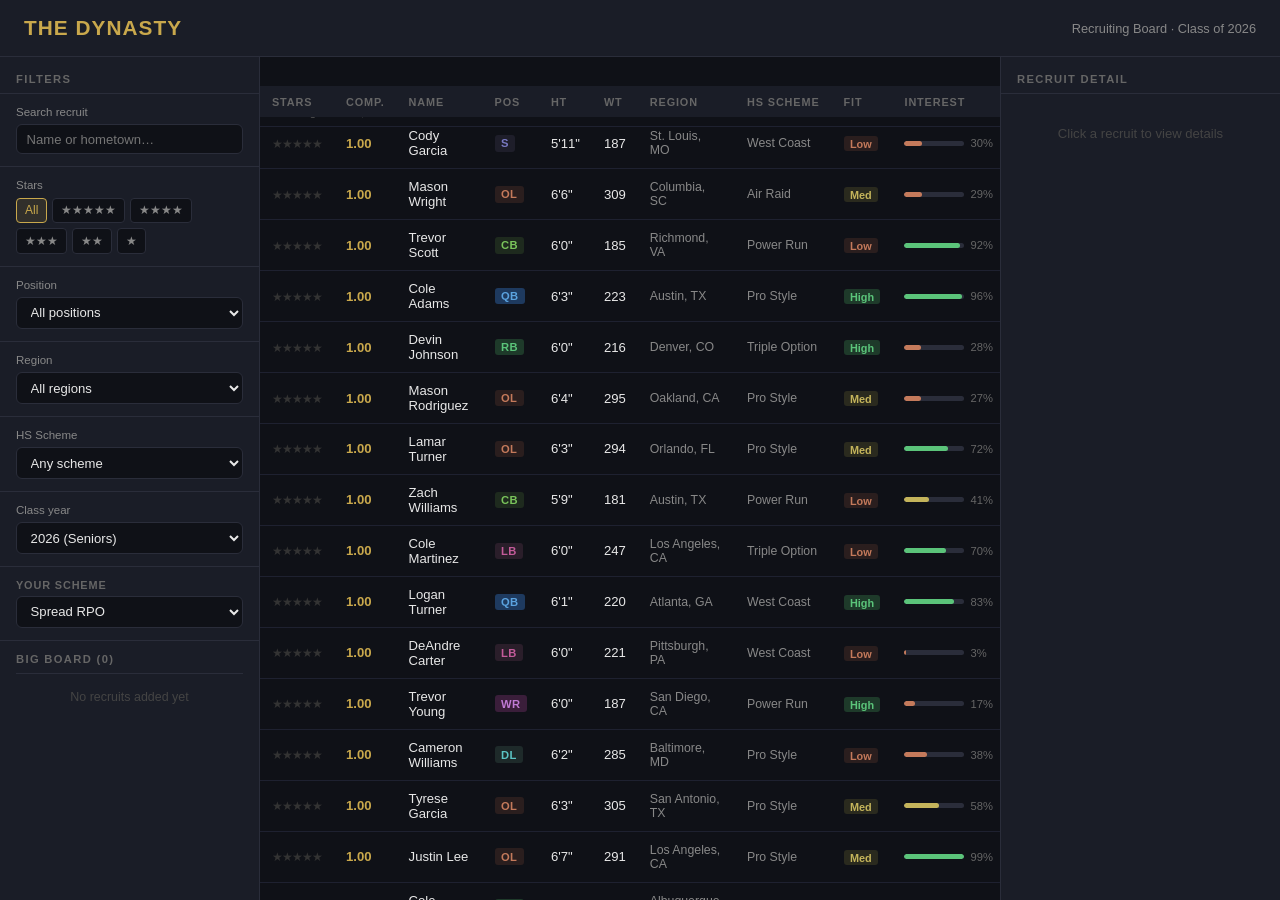
==== index.html @ 183350ba "Create index.html" ====
<!DOCTYPE html>
<html lang="en">
<head>
<meta charset="UTF-8">
<meta name="viewport" content="width=device-width, initial-scale=1.0">
<title>The Dynasty – Recruiting Board</title>
<style>
  * { box-sizing: border-box; margin: 0; padding: 0; }

  body {
    font-family: -apple-system, BlinkMacSystemFont, 'Segoe UI', sans-serif;
    background: #0f1117;
    color: #e8e8e8;
    min-height: 100vh;
  }

  header {
    background: #1a1d27;
    border-bottom: 1px solid #2a2d3a;
    padding: 1rem 1.5rem;
    display: flex;
    align-items: center;
    justify-content: space-between;
  }

  header h1 {
    font-size: 1.3rem;
    font-weight: 700;
    letter-spacing: 0.05em;
    color: #c9a84c;
  }

  header span {
    font-size: 0.8rem;
    color: #888;
  }

  .layout {
    display: grid;
    grid-template-columns: 260px 1fr 280px;
    gap: 0;
    height: calc(100vh - 57px);
  }

  .panel {
    background: #1a1d27;
    border-right: 1px solid #2a2d3a;
    overflow-y: auto;
  }

  .panel-title {
    font-size: 0.7rem;
    font-weight: 700;
    letter-spacing: 0.12em;
    text-transform: uppercase;
    color: #666;
    padding: 1rem 1rem 0.5rem;
    border-bottom: 1px solid #2a2d3a;
  }

  .filter-section {
    padding: 0.75rem 1rem;
    border-bottom: 1px solid #2a2d3a;
  }

  .filter-label {
    font-size: 0.72rem;
    color: #888;
    margin-bottom: 0.4rem;
    font-weight: 500;
  }

  select, input[type="text"] {
    width: 100%;
    background: #0f1117;
    border: 1px solid #2a2d3a;
    border-radius: 6px;
    color: #e8e8e8;
    padding: 0.4rem 0.6rem;
    font-size: 0.82rem;
    outline: none;
  }

  select:focus, input[type="text"]:focus {
    border-color: #c9a84c;
  }

  .star-filter {
    display: flex;
    gap: 0.3rem;
    flex-wrap: wrap;
  }

  .star-btn {
    background: #0f1117;
    border: 1px solid #2a2d3a;
    border-radius: 4px;
    color: #888;
    padding: 0.3rem 0.5rem;
    font-size: 0.75rem;
    cursor: pointer;
    transition: all 0.15s;
  }

  .star-btn.active {
    background: #c9a84c22;
    border-color: #c9a84c;
    color: #c9a84c;
  }

  .main {
    overflow-y: auto;
    background: #0f1117;
  }

  .recruit-table {
    width: 100%;
    border-collapse: collapse;
    font-size: 0.82rem;
  }

  .recruit-table thead th {
    background: #1a1d27;
    color: #666;
    font-size: 0.68rem;
    font-weight: 700;
    letter-spacing: 0.08em;
    text-transform: uppercase;
    padding: 0.6rem 0.75rem;
    text-align: left;
    border-bottom: 1px solid #2a2d3a;
    position: sticky;
    top: 0;
    z-index: 1;
    cursor: pointer;
    user-select: none;
    white-space: nowrap;
  }

  .recruit-table thead th:hover { color: #c9a84c; }

  .recruit-table tbody tr {
    border-bottom: 1px solid #1e2130;
    cursor: pointer;
    transition: background 0.1s;
  }

  .recruit-table tbody tr:hover { background: #1a1d2788; }
  .recruit-table tbody tr.selected { background: #c9a84c11; }

  .recruit-table td {
    padding: 0.55rem 0.75rem;
    vertical-align: middle;
  }

  .stars {
    color: #c9a84c;
    font-size: 0.75rem;
    letter-spacing: -1px;
  }

  .pos-badge {
    display: inline-block;
    padding: 0.15rem 0.4rem;
    border-radius: 3px;
    font-size: 0.7rem;
    font-weight: 700;
    letter-spacing: 0.04em;
  }

  .pos-QB { background: #1e3a5f; color: #5ba3e0; }
  .pos-RB { background: #1e3a2a; color: #5bc47a; }
  .pos-WR { background: #3a1e3a; color: #c07ad4; }
  .pos-TE { background: #2a2a1e; color: #c4b45b; }
  .pos-OL { background: #2a1e1e; color: #c47a5b; }
  .pos-DL { background: #1e2a2a; color: #5bc4c4; }
  .pos-LB { background: #2a1e2a; color: #c45b9a; }
  .pos-CB { background: #1e2a1e; color: #7ac45b; }
  .pos-S  { background: #1e1e2a; color: #7a7ac4; }
  .pos-K  { background: #2a2a2a; color: #aaa; }
  .pos-P  { background: #2a2a2a; color: #aaa; }

  .interest-bar {
    width: 60px;
    height: 5px;
    background: #2a2d3a;
    border-radius: 3px;
    overflow: hidden;
    display: inline-block;
    vertical-align: middle;
  }

  .interest-fill {
    height: 100%;
    border-radius: 3px;
    transition: width 0.3s;
  }

  .fit-chip {
    font-size: 0.68rem;
    padding: 0.1rem 0.4rem;
    border-radius: 3px;
    font-weight: 600;
  }

  .fit-high { background: #1e3a2a; color: #5bc47a; }
  .fit-med  { background: #2a2a1e; color: #c4b45b; }
  .fit-low  { background: #2a1e1e; color: #c47a5b; }

  .add-btn {
    background: none;
    border: 1px solid #2a2d3a;
    border-radius: 4px;
    color: #666;
    padding: 0.2rem 0.5rem;
    font-size: 0.72rem;
    cursor: pointer;
    transition: all 0.15s;
  }

  .add-btn:hover { border-color: #c9a84c; color: #c9a84c; }
  .add-btn.added { border-color: #5bc47a; color: #5bc47a; }

  .right-panel {
    background: #1a1d27;
    border-left: 1px solid #2a2d3a;
    overflow-y: auto;
  }

  .detail-empty {
    padding: 2rem 1rem;
    color: #444;
    font-size: 0.82rem;
    text-align: center;
  }

  .detail-header {
    padding: 1rem;
    border-bottom: 1px solid #2a2d3a;
  }

  .detail-name {
    font-size: 1rem;
    font-weight: 700;
    color: #e8e8e8;
    margin-bottom: 0.25rem;
  }

  .detail-sub {
    font-size: 0.78rem;
    color: #888;
  }

  .detail-section {
    padding: 0.75rem 1rem;
    border-bottom: 1px solid #2a2d3a;
  }

  .detail-section-title {
    font-size: 0.65rem;
    font-weight: 700;
    letter-spacing: 0.1em;
    text-transform: uppercase;
    color: #555;
    margin-bottom: 0.6rem;
  }

  .detail-row {
    display: flex;
    justify-content: space-between;
    align-items: center;
    padding: 0.25rem 0;
    font-size: 0.8rem;
  }

  .detail-row-label { color: #888; }
  .detail-row-val { color: #e8e8e8; font-weight: 500; }

  .service-row {
    display: flex;
    align-items: center;
    justify-content: space-between;
    padding: 0.3rem 0;
    font-size: 0.8rem;
  }

  .service-name { color: #888; font-size: 0.75rem; }

  .composite-score {
    font-size: 1.4rem;
    font-weight: 700;
    color: #c9a84c;
    margin-top: 0.25rem;
  }

  .bigboard-section {
    padding: 0.75rem 1rem;
  }

  .bigboard-item {
    display: flex;
    align-items: center;
    gap: 0.5rem;
    padding: 0.4rem 0;
    border-bottom: 1px solid #1e2130;
    font-size: 0.78rem;
  }

  .bigboard-rank {
    color: #555;
    font-size: 0.7rem;
    width: 16px;
    text-align: right;
    flex-shrink: 0;
  }

  .bigboard-name { color: #e8e8e8; flex: 1; }

  .remove-btn {
    background: none;
    border: none;
    color: #444;
    cursor: pointer;
    font-size: 0.9rem;
    line-height: 1;
    padding: 0 0.2rem;
    transition: color 0.1s;
  }

  .remove-btn:hover { color: #c45b5b; }

  .results-count {
    padding: 0.5rem 0.75rem;
    font-size: 0.72rem;
    color: #555;
    border-bottom: 1px solid #1e2130;
    background: #0f1117;
    position: sticky;
    top: 41px;
    z-index: 1;
  }

  .scheme-display {
    padding: 0.75rem 1rem;
    border-bottom: 1px solid #2a2d3a;
  }

  .scheme-select-label {
    font-size: 0.68rem;
    color: #666;
    margin-bottom: 0.3rem;
    font-weight: 600;
    letter-spacing: 0.08em;
    text-transform: uppercase;
  }

  .trait-tag {
    display: inline-block;
    background: #0f1117;
    border: 1px solid #2a2d3a;
    border-radius: 3px;
    font-size: 0.68rem;
    padding: 0.15rem 0.4rem;
    color: #888;
    margin: 0.15rem 0.15rem 0 0;
  }

  .trait-tag.positive { border-color: #1e4a2a; color: #5bc47a; }
  .trait-tag.negative { border-color: #4a1e1e; color: #c45b5b; }

  .empty-board {
    padding: 1rem;
    font-size: 0.78rem;
    color: #444;
    text-align: center;
  }

  ::-webkit-scrollbar { width: 4px; }
  ::-webkit-scrollbar-track { background: transparent; }
  ::-webkit-scrollbar-thumb { background: #2a2d3a; border-radius: 2px; }
</style>
</head>
<body>

<header>
  <h1>THE DYNASTY</h1>
  <span id="header-info">Recruiting Board · Class of 2026</span>
</header>

<div class="layout">

  <!-- LEFT PANEL: Filters -->
  <div class="panel">
    <div class="panel-title">Filters</div>

    <div class="filter-section">
      <div class="filter-label">Search recruit</div>
      <input type="text" id="search-input" placeholder="Name or hometown…">
    </div>

    <div class="filter-section">
      <div class="filter-label">Stars</div>
      <div class="star-filter" id="star-filter">
        <button class="star-btn active" data-star="0">All</button>
        <button class="star-btn" data-star="5">★★★★★</button>
        <button class="star-btn" data-star="4">★★★★</button>
        <button class="star-btn" data-star="3">★★★</button>
        <button class="star-btn" data-star="2">★★</button>
        <button class="star-btn" data-star="1">★</button>
      </div>
    </div>

    <div class="filter-section">
      <div class="filter-label">Position</div>
      <select id="pos-filter">
        <option value="">All positions</option>
        <option>QB</option><option>RB</option><option>WR</option>
        <option>TE</option><option>OL</option><option>DL</option>
        <option>LB</option><option>CB</option><option>S</option>
        <option>K</option><option>P</option>
      </select>
    </div>

    <div class="filter-section">
      <div class="filter-label">Region</div>
      <select id="region-filter">
        <option value="">All regions</option>
        <option>Southeast</option><option>Texas</option>
        <option>California</option><option>Midwest</option>
        <option>Northeast</option><option>Florida</option>
        <option>Mid-Atlantic</option><option>Mountain West</option>
      </select>
    </div>

    <div class="filter-section">
      <div class="filter-label">HS Scheme</div>
      <select id="scheme-filter">
        <option value="">Any scheme</option>
        <option>Air Raid</option><option>Spread RPO</option>
        <option>Pro Style</option><option>Power Run</option>
        <option>Triple Option</option><option>West Coast</option>
      </select>
    </div>

    <div class="filter-section">
      <div class="filter-label">Class year</div>
      <select id="year-filter">
        <option value="2026">2026 (Seniors)</option>
        <option value="2027">2027 (Juniors)</option>
      </select>
    </div>

    <div class="scheme-display">
      <div class="scheme-select-label">Your scheme</div>
      <select id="my-scheme">
        <option>Spread RPO</option>
        <option>Air Raid</option>
        <option>Pro Style</option>
        <option>Power Run</option>
        <option>Triple Option</option>
        <option>West Coast</option>
        <option>Run-and-Shoot</option>
      </select>
    </div>

    <div class="bigboard-section">
      <div class="panel-title" style="padding: 0 0 0.5rem;">Big Board (<span id="bb-count">0</span>)</div>
      <div id="bigboard-list"><div class="empty-board">No recruits added yet</div></div>
    </div>
  </div>

  <!-- MAIN: Recruit table -->
  <div class="main">
    <div class="results-count" id="results-count">Loading recruits…</div>
    <table class="recruit-table">
      <thead>
        <tr>
          <th data-sort="stars">Stars</th>
          <th data-sort="composite">Comp.</th>
          <th data-sort="name">Name</th>
          <th data-sort="pos">Pos</th>
          <th data-sort="height">Ht</th>
          <th data-sort="weight">Wt</th>
          <th data-sort="region">Region</th>
          <th data-sort="hsScheme">HS Scheme</th>
          <th data-sort="fit">Fit</th>
          <th data-sort="interest">Interest</th>
          <th></th>
        </tr>
      </thead>
      <tbody id="recruit-tbody"></tbody>
    </table>
  </div>

  <!-- RIGHT PANEL: Detail + Big Board -->
  <div class="right-panel">
    <div class="panel-title">Recruit Detail</div>
    <div id="detail-panel"><div class="detail-empty">Click a recruit to view details</div></div>
  </div>

</div>

<script>
const POSITIONS = ['QB','RB','WR','WR','WR','TE','OL','OL','OL','DL','DL','LB','LB','CB','CB','S','K','P'];
const REGIONS = ['Southeast','Texas','California','Midwest','Northeast','Florida','Mid-Atlantic','Mountain West'];
const HS_SCHEMES = ['Air Raid','Spread RPO','Pro Style','Power Run','Triple Option','West Coast'];
const SERVICES = ['GridironNow','ProspectHub','EliteGrid'];
const EXTRA_SPORTS = ['Basketball','Baseball','Track','Wrestling','Soccer','None','None','None'];
const TRAITS = [
  {t:'High Motor',p:true},{t:'Explosive',p:true},{t:'Natural Leader',p:true},
  {t:'Tech Savvy',p:true},{t:'Film Junkie',p:true},{t:'Dual Sport',p:true},
  {t:'Injury History',p:false},{t:'Academic Risk',p:false},{t:'Slow Starter',p:false},{t:'Homesick',p:false}
];
const OFFSCHEMES = ['Spread RPO','Air Raid','Pro Style','Power Run','Triple Option','West Coast','Run-and-Shoot'];
const FIRST_NAMES = ['Malik','Darius','Jordan','Marcus','Tyrese','Cameron','Isaiah','Elijah','Jaylen','Andre',
  'Devin','Caleb','Trevor','Mason','Hunter','Bryce','Cole','Logan','Tyler','Nathan','Zach','Justin',
  'Damien','Xavier','Kendall','Jalen','Quinton','Lamar','Terrell','DeAndre','Cody','Blake','Collin','Peyton'];
const LAST_NAMES = ['Williams','Johnson','Davis','Brown','Wilson','Moore','Taylor','Thomas','Jackson','White',
  'Harris','Martin','Thompson','Garcia','Martinez','Robinson','Clark','Rodriguez','Lewis','Lee',
  'Walker','Hall','Allen','Young','King','Wright','Scott','Green','Baker','Adams','Nelson','Carter',
  'Mitchell','Perez','Roberts','Turner','Phillips','Campbell','Parker','Evans'];
const CITIES = {
  Southeast:['Atlanta, GA','Birmingham, AL','Charlotte, NC','Nashville, TN','Columbia, SC'],
  Texas:['Houston, TX','Dallas, TX','San Antonio, TX','Austin, TX','Beaumont, TX'],
  California:['Los Angeles, CA','Fresno, CA','San Diego, CA','Oakland, CA','Riverside, CA'],
  Midwest:['Columbus, OH','Indianapolis, IN','Detroit, MI','Chicago, IL','St. Louis, MO'],
  Northeast:['Philadelphia, PA','Baltimore, MD','Boston, MA','Newark, NJ','Pittsburgh, PA'],
  Florida:['Miami, FL','Tampa, FL','Orlando, FL','Jacksonville, FL','Fort Lauderdale, FL'],
  'Mid-Atlantic':['Richmond, VA','Raleigh, NC','Norfolk, VA','Greensboro, NC','Washington, DC'],
  'Mountain West':['Las Vegas, NV','Phoenix, AZ','Denver, CO','Salt Lake City, UT','Albuquerque, NM']
};

function rng(seed) {
  let s = seed;
  return function() {
    s = (s * 1664525 + 1013904223) & 0xffffffff;
    return (s >>> 0) / 0xffffffff;
  };
}

function pickR(arr, r) { return arr[Math.floor(r() * arr.length)]; }

function heightStr(inches) {
  return Math.floor(inches/12) + "'" + (inches%12) + '"';
}

function generateRecruits(count, classYear) {
  const r = rng(classYear * 999 + 42);
  const recruits = [];
  const starDist = [0,0,0,1,1,1,1,1,1,1,1,1,2,2,2,2,2,2,2,2,2,2,2,2,2,2,2,3,3,3,3,3,3,3,3,3,3,3,3,3,3,3,3,3,3,3,3,3,3,4,4,4,4,4,4,4,4,5,5,5];

  for (let i = 0; i < count; i++) {
    const fn = pickR(FIRST_NAMES, r);
    const ln = pickR(LAST_NAMES, r);
    const pos = pickR(POSITIONS, r);
    const region = pickR(REGIONS, r);
    const city = pickR(CITIES[region], r);
    const hsScheme = pickR(HS_SCHEMES, r);
    const stars = starDist[Math.floor(r() * starDist.length)];
    const extraSport = pickR(EXTRA_SPORTS, r);

    const baseHeight = {QB:74,RB:70,WR:72,TE:76,OL:77,DL:75,LB:73,CB:70,S:71,K:69,P:70}[pos] || 72;
    const height = baseHeight + Math.round((r()-0.5)*4);
    const baseWeight = {QB:220,RB:210,WR:190,TE:245,OL:305,DL:285,LB:235,CB:185,S:200,K:185,P:195}[pos] || 215;
    const weight = baseWeight + Math.round((r()-0.5)*30);

    const svc = SERVICES.map(s => {
      const base = stars + (r()-0.5)*1.5;
      return { name: s, stars: Math.max(1, Math.min(5, Math.round(base))) };
    });
    const composite = (svc.reduce((a,b)=>a+b.stars,0)/svc.length);

    const traitPool = [...TRAITS].sort(()=>r()-0.5).slice(0, Math.floor(r()*3)+1);

    const parentAlma = r() > 0.85 ? pickR(['Alabama','Georgia','Ohio State','Texas','LSU','Oklahoma','Notre Dame','Michigan','Florida','Clemson'], r) : null;
    const nilPriority = r() > 0.6;
    const homePriority = r() > 0.7;
    const interest = Math.round(r() * 100);

    recruits.push({
      id: i,
      name: fn + ' ' + ln,
      pos, region, city, hsScheme, stars,
      height, weight, svc, composite,
      traits: traitPool,
      extraSport,
      parentAlma,
      nilPriority,
      homePriority,
      interest,
      classYear,
      onBigBoard: false
    });
  }
  return recruits;
}

const SCHEME_FIT = {
  'Spread RPO':  {QB:0.9,WR:0.9,RB:0.8,OL:0.6,TE:0.6,DL:0.5,LB:0.5,CB:0.5,S:0.5,K:0.5,P:0.5},
  'Air Raid':    {QB:0.95,WR:0.95,TE:0.7,RB:0.5,OL:0.55,DL:0.5,LB:0.5,CB:0.5,S:0.5,K:0.5,P:0.5},
  'Pro Style':   {QB:0.8,OL:0.85,RB:0.8,TE:0.85,WR:0.7,DL:0.7,LB:0.75,CB:0.65,S:0.65,K:0.6,P:0.6},
  'Power Run':   {OL:0.95,RB:0.95,TE:0.8,QB:0.6,WR:0.55,DL:0.8,LB:0.85,CB:0.55,S:0.6,K:0.5,P:0.5},
  'Triple Option':{QB:0.7,RB:0.95,OL:0.85,WR:0.4,TE:0.5,DL:0.6,LB:0.7,CB:0.5,S:0.55,K:0.5,P:0.5},
  'West Coast':  {QB:0.85,WR:0.85,RB:0.75,TE:0.8,OL:0.75,DL:0.6,LB:0.65,CB:0.6,S:0.65,K:0.55,P:0.55},
  'Run-and-Shoot':{QB:0.9,WR:0.95,RB:0.6,TE:0.5,OL:0.55,DL:0.5,LB:0.5,CB:0.5,S:0.5,K:0.5,P:0.5}
};

function getFit(pos, myScheme) {
  const val = (SCHEME_FIT[myScheme] || {})[pos] || 0.5;
  if (val >= 0.8) return {label:'High',cls:'fit-high'};
  if (val >= 0.6) return {label:'Med',cls:'fit-med'};
  return {label:'Low',cls:'fit-low'};
}

function interestColor(v) {
  if (v >= 70) return '#5bc47a';
  if (v >= 40) return '#c4b45b';
  return '#c47a5b';
}

function starsHtml(n) {
  return '<span class="stars">' + '★'.repeat(n) + '<span style="color:#333;">' + '★'.repeat(5-n) + '</span></span>';
}

let recruits2026 = generateRecruits(4500, 2026);
let recruits2027 = generateRecruits(4500, 2027);
let allRecruits = recruits2026;
let filtered = [];
let sortCol = 'stars';
let sortDir = -1;
let selectedId = null;
let bigBoard = [];

function getFiltered() {
  const search = document.getElementById('search-input').value.toLowerCase();
  const starF = parseInt(document.querySelector('.star-btn.active').dataset.star);
  const posF = document.getElementById('pos-filter').value;
  const regionF = document.getElementById('region-filter').value;
  const schemeF = document.getElementById('scheme-filter').value;
  const yearF = document.getElementById('year-filter').value;

  allRecruits = yearF === '2027' ? recruits2027 : recruits2026;

  return allRecruits.filter(r => {
    if (search && !r.name.toLowerCase().includes(search) && !r.city.toLowerCase().includes(search)) return false;
    if (starF > 0 && r.stars !== starF) return false;
    if (posF && r.pos !== posF) return false;
    if (regionF && r.region !== regionF) return false;
    if (schemeF && r.hsScheme !== schemeF) return false;
    return true;
  });
}

function sorted(arr) {
  return [...arr].sort((a,b) => {
    let av = a[sortCol], bv = b[sortCol];
    if (typeof av === 'string') return sortDir * av.localeCompare(bv);
    return sortDir * (bv - av);
  });
}

function renderTable() {
  filtered = sorted(getFiltered());
  const myScheme = document.getElementById('my-scheme').value;
  const tbody = document.getElementById('recruit-tbody');
  const MAX_ROWS = 200;
  const shown = filtered.slice(0, MAX_ROWS);

  document.getElementById('results-count').textContent =
    `Showing ${Math.min(MAX_ROWS, filtered.length).toLocaleString()} of ${filtered.length.toLocaleString()} recruits`;

  tbody.innerHTML = shown.map(r => {
    const fit = getFit(r.pos, myScheme);
    const onBB = bigBoard.some(b => b.id === r.id && b.classYear === r.classYear);
    return `<tr data-id="${r.id}" class="${selectedId === r.id ? 'selected' : ''}">
      <td>${starsHtml(r.stars)}</td>
      <td style="color:#c9a84c;font-weight:600;">${r.composite.toFixed(2)}</td>
      <td style="font-weight:500;">${r.name}</td>
      <td><span class="pos-badge pos-${r.pos}">${r.pos}</span></td>
      <td>${heightStr(r.height)}</td>
      <td>${r.weight}</td>
      <td style="color:#888;font-size:0.77rem;">${r.city}</td>
      <td style="color:#888;font-size:0.77rem;">${r.hsScheme}</td>
      <td><span class="fit-chip ${fit.cls}">${fit.label}</span></td>
      <td>
        <div style="display:flex;align-items:center;gap:6px;">
          <div class="interest-bar"><div class="interest-fill" style="width:${r.interest}%;background:${interestColor(r.interest)};"></div></div>
          <span style="font-size:0.7rem;color:#666;">${r.interest}%</span>
        </div>
      </td>
      <td>
        <button class="add-btn ${onBB?'added':''}" data-id="${r.id}" onclick="toggleBigBoard(${r.id}, event)">
          ${onBB ? '✓ Board' : '+ Board'}
        </button>
      </td>
    </tr>`;
  }).join('');

  tbody.querySelectorAll('tr').forEach(row => {
    row.addEventListener('click', (e) => {
      if (e.target.classList.contains('add-btn')) return;
      const id = parseInt(row.dataset.id);
      selectedId = id;
      renderDetail(id);
      renderTable();
    });
  });
}

function toggleBigBoard(id, e) {
  e.stopPropagation();
  const r = allRecruits.find(x => x.id === id);
  if (!r) return;
  const idx = bigBoard.findIndex(b => b.id === id && b.classYear === r.classYear);
  if (idx > -1) {
    bigBoard.splice(idx, 1);
  } else {
    if (bigBoard.length >= 30) { alert('Big board limited to 30 recruits.'); return; }
    bigBoard.push(r);
  }
  renderBigBoard();
  renderTable();
}

function renderBigBoard() {
  const el = document.getElementById('bigboard-list');
  document.getElementById('bb-count').textContent = bigBoard.length;
  if (!bigBoard.length) { el.innerHTML = '<div class="empty-board">No recruits added yet</div>'; return; }
  el.innerHTML = bigBoard.map((r,i) => `
    <div class="bigboard-item">
      <span class="bigboard-rank">${i+1}</span>
      <span class="pos-badge pos-${r.pos}" style="font-size:0.62rem;padding:0.1rem 0.3rem;">${r.pos}</span>
      <span class="bigboard-name">${r.name}</span>
      <span class="stars" style="font-size:0.65rem;">${'★'.repeat(r.stars)}</span>
      <button class="remove-btn" onclick="toggleBigBoard(${r.id}, event)">×</button>
    </div>`).join('');
}

function renderDetail(id) {
  const r = allRecruits.find(x => x.id === id);
  if (!r) return;
  const myScheme = document.getElementById('my-scheme').value;
  const fit = getFit(r.pos, myScheme);
  const el = document.getElementById('detail-panel');

  el.innerHTML = `
    <div class="detail-header">
      <div class="detail-name">${r.name}</div>
      <div class="detail-sub">${starsHtml(r.stars)} · Class of ${r.classYear}</div>
      <div class="composite-score">${r.composite.toFixed(2)} composite</div>
    </div>

    <div class="detail-section">
      <div class="detail-section-title">Physical Profile</div>
      <div class="detail-row"><span class="detail-row-label">Position</span><span class="pos-badge pos-${r.pos}">${r.pos}</span></div>
      <div class="detail-row"><span class="detail-row-label">Height</span><span class="detail-row-val">${heightStr(r.height)}</span></div>
      <div class="detail-row"><span class="detail-row-label">Weight</span><span class="detail-row-val">${r.weight} lbs</span></div>
      <div class="detail-row"><span class="detail-row-label">Hometown</span><span class="detail-row-val">${r.city}</span></div>
      <div class="detail-row"><span class="detail-row-label">Region</span><span class="detail-row-val">${r.region}</span></div>
      ${r.extraSport !== 'None' ? `<div class="detail-row"><span class="detail-row-label">Also plays</span><span class="detail-row-val">${r.extraSport}</span></div>` : ''}
    </div>

    <div class="detail-section">
      <div class="detail-section-title">Recruiting Services</div>
      ${r.svc.map(s => `
        <div class="service-row">
          <span class="service-name">${s.name}</span>
          <span>${starsHtml(s.stars)}</span>
        </div>`).join('')}
    </div>

    <div class="detail-section">
      <div class="detail-section-title">Background</div>
      <div class="detail-row"><span class="detail-row-label">HS Scheme</span><span class="detail-row-val">${r.hsScheme}</span></div>
      <div class="detail-row"><span class="detail-row-label">Scheme fit</span><span class="fit-chip ${fit.cls}">${fit.label} fit</span></div>
      ${r.parentAlma ? `<div class="detail-row"><span class="detail-row-label">Family ties</span><span class="detail-row-val" style="color:#c9a84c;">${r.parentAlma} alum</span></div>` : ''}
      <div class="detail-row"><span class="detail-row-label">NIL priority</span><span class="detail-row-val">${r.nilPriority ? 'Yes' : 'No'}</span></div>
      <div class="detail-row"><span class="detail-row-label">Wants to stay close</span><span class="detail-row-val">${r.homePriority ? 'Yes' : 'No'}</span></div>
    </div>

    <div class="detail-section">
      <div class="detail-section-title">Traits</div>
      <div>${r.traits.map(t => `<span class="trait-tag ${t.p?'positive':'negative'}">${t.t}</span>`).join('')}</div>
    </div>

    <div class="detail-section">
      <div class="detail-section-title">Program Interest</div>
      <div style="display:flex;align-items:center;gap:10px;margin-top:0.25rem;">
        <div class="interest-bar" style="width:120px;height:8px;">
          <div class="interest-fill" style="width:${r.interest}%;background:${interestColor(r.interest)};"></div>
        </div>
        <span style="font-size:0.85rem;font-weight:600;color:${interestColor(r.interest)};">${r.interest}%</span>
      </div>
    </div>
  `;
}

document.getElementById('star-filter').addEventListener('click', e => {
  if (!e.target.classList.contains('star-btn')) return;
  document.querySelectorAll('.star-btn').forEach(b => b.classList.remove('active'));
  e.target.classList.add('active');
  renderTable();
});

['search-input','pos-filter','region-filter','scheme-filter','year-filter'].forEach(id => {
  document.getElementById(id).addEventListener('input', renderTable);
  document.getElementById(id).addEventListener('change', renderTable);
});

document.getElementById('my-scheme').addEventListener('change', () => {
  renderTable();
  if (selectedId !== null) renderDetail(selectedId);
});

document.querySelectorAll('th[data-sort]').forEach(th => {
  th.addEventListener('click', () => {
    const col = th.dataset.sort;
    if (sortCol === col) { sortDir *= -1; } else { sortCol = col; sortDir = -1; }
    renderTable();
  });
});

renderTable();
renderBigBoard();
</script>
</body>
</html>
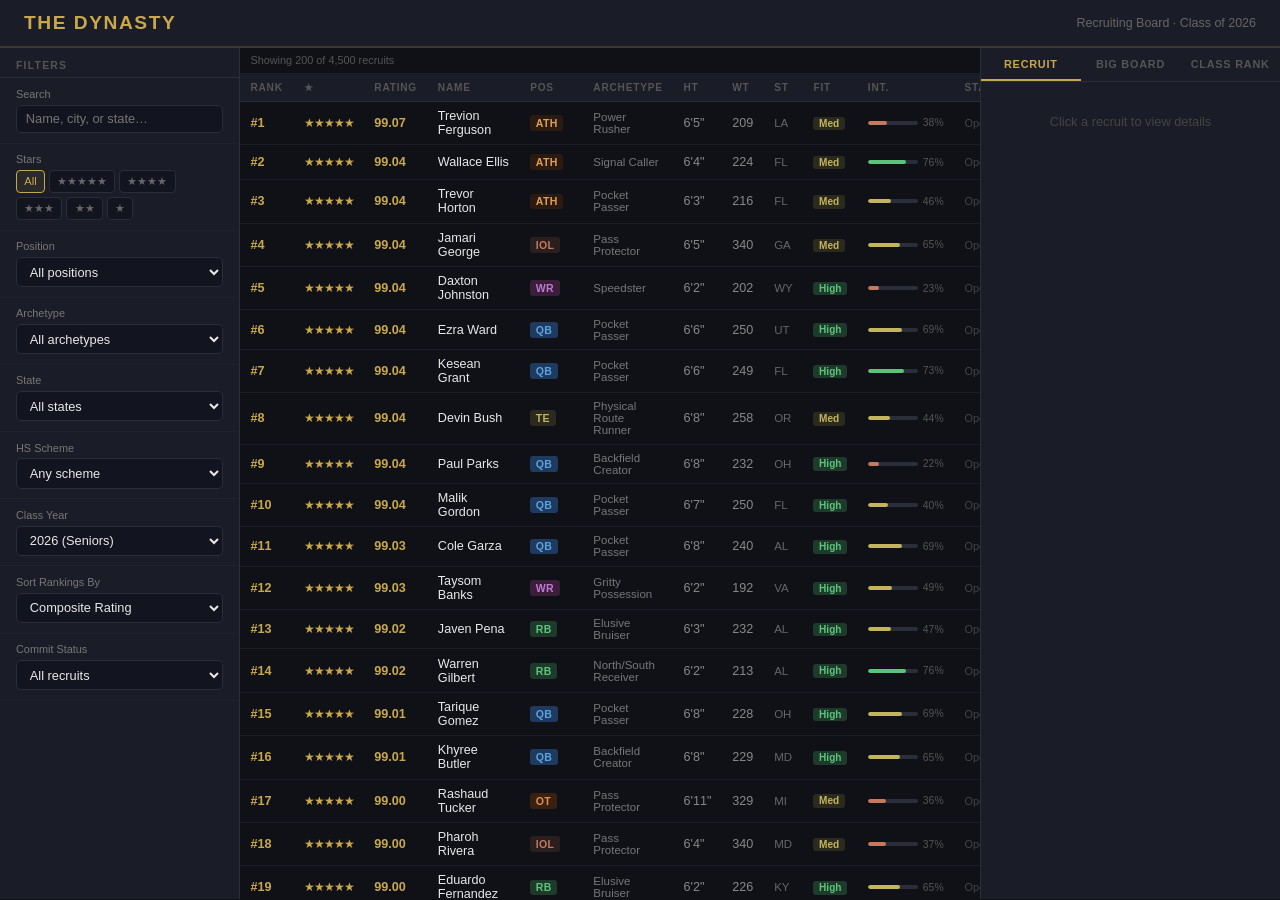
==== commit 2ccf27a2: "Update index.html" ====
--- a/index.html
+++ b/index.html
@@ -5,817 +5,1320 @@
 <meta name="viewport" content="width=device-width, initial-scale=1.0">
 <title>The Dynasty – Recruiting Board</title>
 <style>
-  * { box-sizing: border-box; margin: 0; padding: 0; }
-
-  body {
-    font-family: -apple-system, BlinkMacSystemFont, 'Segoe UI', sans-serif;
-    background: #0f1117;
-    color: #e8e8e8;
-    min-height: 100vh;
-  }
-
-  header {
-    background: #1a1d27;
-    border-bottom: 1px solid #2a2d3a;
-    padding: 1rem 1.5rem;
-    display: flex;
-    align-items: center;
-    justify-content: space-between;
-  }
-
-  header h1 {
-    font-size: 1.3rem;
-    font-weight: 700;
-    letter-spacing: 0.05em;
-    color: #c9a84c;
-  }
-
-  header span {
-    font-size: 0.8rem;
-    color: #888;
-  }
-
-  .layout {
-    display: grid;
-    grid-template-columns: 260px 1fr 280px;
-    gap: 0;
-    height: calc(100vh - 57px);
-  }
-
-  .panel {
-    background: #1a1d27;
-    border-right: 1px solid #2a2d3a;
-    overflow-y: auto;
-  }
-
-  .panel-title {
-    font-size: 0.7rem;
-    font-weight: 700;
-    letter-spacing: 0.12em;
-    text-transform: uppercase;
-    color: #666;
-    padding: 1rem 1rem 0.5rem;
-    border-bottom: 1px solid #2a2d3a;
-  }
-
-  .filter-section {
-    padding: 0.75rem 1rem;
-    border-bottom: 1px solid #2a2d3a;
-  }
-
-  .filter-label {
-    font-size: 0.72rem;
-    color: #888;
-    margin-bottom: 0.4rem;
-    font-weight: 500;
-  }
-
-  select, input[type="text"] {
-    width: 100%;
-    background: #0f1117;
-    border: 1px solid #2a2d3a;
-    border-radius: 6px;
-    color: #e8e8e8;
-    padding: 0.4rem 0.6rem;
-    font-size: 0.82rem;
-    outline: none;
-  }
-
-  select:focus, input[type="text"]:focus {
-    border-color: #c9a84c;
-  }
-
-  .star-filter {
-    display: flex;
-    gap: 0.3rem;
-    flex-wrap: wrap;
-  }
-
-  .star-btn {
-    background: #0f1117;
-    border: 1px solid #2a2d3a;
-    border-radius: 4px;
-    color: #888;
-    padding: 0.3rem 0.5rem;
-    font-size: 0.75rem;
-    cursor: pointer;
-    transition: all 0.15s;
-  }
-
-  .star-btn.active {
-    background: #c9a84c22;
-    border-color: #c9a84c;
-    color: #c9a84c;
-  }
-
-  .main {
-    overflow-y: auto;
-    background: #0f1117;
-  }
-
-  .recruit-table {
-    width: 100%;
-    border-collapse: collapse;
-    font-size: 0.82rem;
-  }
-
-  .recruit-table thead th {
-    background: #1a1d27;
-    color: #666;
-    font-size: 0.68rem;
-    font-weight: 700;
-    letter-spacing: 0.08em;
-    text-transform: uppercase;
-    padding: 0.6rem 0.75rem;
-    text-align: left;
-    border-bottom: 1px solid #2a2d3a;
-    position: sticky;
-    top: 0;
-    z-index: 1;
-    cursor: pointer;
-    user-select: none;
-    white-space: nowrap;
-  }
-
-  .recruit-table thead th:hover { color: #c9a84c; }
-
-  .recruit-table tbody tr {
-    border-bottom: 1px solid #1e2130;
-    cursor: pointer;
-    transition: background 0.1s;
-  }
-
-  .recruit-table tbody tr:hover { background: #1a1d2788; }
-  .recruit-table tbody tr.selected { background: #c9a84c11; }
-
-  .recruit-table td {
-    padding: 0.55rem 0.75rem;
-    vertical-align: middle;
-  }
-
-  .stars {
-    color: #c9a84c;
-    font-size: 0.75rem;
-    letter-spacing: -1px;
-  }
-
-  .pos-badge {
-    display: inline-block;
-    padding: 0.15rem 0.4rem;
-    border-radius: 3px;
-    font-size: 0.7rem;
-    font-weight: 700;
-    letter-spacing: 0.04em;
-  }
-
-  .pos-QB { background: #1e3a5f; color: #5ba3e0; }
-  .pos-RB { background: #1e3a2a; color: #5bc47a; }
-  .pos-WR { background: #3a1e3a; color: #c07ad4; }
-  .pos-TE { background: #2a2a1e; color: #c4b45b; }
-  .pos-OL { background: #2a1e1e; color: #c47a5b; }
-  .pos-DL { background: #1e2a2a; color: #5bc4c4; }
-  .pos-LB { background: #2a1e2a; color: #c45b9a; }
-  .pos-CB { background: #1e2a1e; color: #7ac45b; }
-  .pos-S  { background: #1e1e2a; color: #7a7ac4; }
-  .pos-K  { background: #2a2a2a; color: #aaa; }
-  .pos-P  { background: #2a2a2a; color: #aaa; }
-
-  .interest-bar {
-    width: 60px;
-    height: 5px;
-    background: #2a2d3a;
-    border-radius: 3px;
-    overflow: hidden;
-    display: inline-block;
-    vertical-align: middle;
-  }
-
-  .interest-fill {
-    height: 100%;
-    border-radius: 3px;
-    transition: width 0.3s;
-  }
-
-  .fit-chip {
-    font-size: 0.68rem;
-    padding: 0.1rem 0.4rem;
-    border-radius: 3px;
-    font-weight: 600;
-  }
-
-  .fit-high { background: #1e3a2a; color: #5bc47a; }
-  .fit-med  { background: #2a2a1e; color: #c4b45b; }
-  .fit-low  { background: #2a1e1e; color: #c47a5b; }
-
-  .add-btn {
-    background: none;
-    border: 1px solid #2a2d3a;
-    border-radius: 4px;
-    color: #666;
-    padding: 0.2rem 0.5rem;
-    font-size: 0.72rem;
-    cursor: pointer;
-    transition: all 0.15s;
-  }
-
-  .add-btn:hover { border-color: #c9a84c; color: #c9a84c; }
-  .add-btn.added { border-color: #5bc47a; color: #5bc47a; }
-
-  .right-panel {
-    background: #1a1d27;
-    border-left: 1px solid #2a2d3a;
-    overflow-y: auto;
-  }
-
-  .detail-empty {
-    padding: 2rem 1rem;
-    color: #444;
-    font-size: 0.82rem;
-    text-align: center;
-  }
-
-  .detail-header {
-    padding: 1rem;
-    border-bottom: 1px solid #2a2d3a;
-  }
-
-  .detail-name {
-    font-size: 1rem;
-    font-weight: 700;
-    color: #e8e8e8;
-    margin-bottom: 0.25rem;
-  }
-
-  .detail-sub {
-    font-size: 0.78rem;
-    color: #888;
-  }
-
-  .detail-section {
-    padding: 0.75rem 1rem;
-    border-bottom: 1px solid #2a2d3a;
-  }
-
-  .detail-section-title {
-    font-size: 0.65rem;
-    font-weight: 700;
-    letter-spacing: 0.1em;
-    text-transform: uppercase;
-    color: #555;
-    margin-bottom: 0.6rem;
-  }
-
-  .detail-row {
-    display: flex;
-    justify-content: space-between;
-    align-items: center;
-    padding: 0.25rem 0;
-    font-size: 0.8rem;
-  }
-
-  .detail-row-label { color: #888; }
-  .detail-row-val { color: #e8e8e8; font-weight: 500; }
-
-  .service-row {
-    display: flex;
-    align-items: center;
-    justify-content: space-between;
-    padding: 0.3rem 0;
-    font-size: 0.8rem;
-  }
-
-  .service-name { color: #888; font-size: 0.75rem; }
-
-  .composite-score {
-    font-size: 1.4rem;
-    font-weight: 700;
-    color: #c9a84c;
-    margin-top: 0.25rem;
-  }
-
-  .bigboard-section {
-    padding: 0.75rem 1rem;
-  }
-
-  .bigboard-item {
-    display: flex;
-    align-items: center;
-    gap: 0.5rem;
-    padding: 0.4rem 0;
-    border-bottom: 1px solid #1e2130;
-    font-size: 0.78rem;
-  }
-
-  .bigboard-rank {
-    color: #555;
-    font-size: 0.7rem;
-    width: 16px;
-    text-align: right;
-    flex-shrink: 0;
-  }
-
-  .bigboard-name { color: #e8e8e8; flex: 1; }
-
-  .remove-btn {
-    background: none;
-    border: none;
-    color: #444;
-    cursor: pointer;
-    font-size: 0.9rem;
-    line-height: 1;
-    padding: 0 0.2rem;
-    transition: color 0.1s;
-  }
-
-  .remove-btn:hover { color: #c45b5b; }
-
-  .results-count {
-    padding: 0.5rem 0.75rem;
-    font-size: 0.72rem;
-    color: #555;
-    border-bottom: 1px solid #1e2130;
-    background: #0f1117;
-    position: sticky;
-    top: 41px;
-    z-index: 1;
-  }
-
-  .scheme-display {
-    padding: 0.75rem 1rem;
-    border-bottom: 1px solid #2a2d3a;
-  }
-
-  .scheme-select-label {
-    font-size: 0.68rem;
-    color: #666;
-    margin-bottom: 0.3rem;
-    font-weight: 600;
-    letter-spacing: 0.08em;
-    text-transform: uppercase;
-  }
-
-  .trait-tag {
-    display: inline-block;
-    background: #0f1117;
-    border: 1px solid #2a2d3a;
-    border-radius: 3px;
-    font-size: 0.68rem;
-    padding: 0.15rem 0.4rem;
-    color: #888;
-    margin: 0.15rem 0.15rem 0 0;
-  }
-
-  .trait-tag.positive { border-color: #1e4a2a; color: #5bc47a; }
-  .trait-tag.negative { border-color: #4a1e1e; color: #c45b5b; }
-
-  .empty-board {
-    padding: 1rem;
-    font-size: 0.78rem;
-    color: #444;
-    text-align: center;
-  }
-
-  ::-webkit-scrollbar { width: 4px; }
-  ::-webkit-scrollbar-track { background: transparent; }
-  ::-webkit-scrollbar-thumb { background: #2a2d3a; border-radius: 2px; }
+* { box-sizing: border-box; margin: 0; padding: 0; }
+body { font-family: -apple-system, BlinkMacSystemFont, 'Segoe UI', sans-serif; background: #0f1117; color: #e8e8e8; min-height: 100vh; }
+header { background: #1a1d27; border-bottom: 2px solid #c9a84c33; padding: 0.75rem 1.5rem; display: flex; align-items: center; justify-content: space-between; }
+header h1 { font-size: 1.2rem; font-weight: 700; letter-spacing: 0.08em; color: #c9a84c; }
+header span { font-size: 0.78rem; color: #666; }
+.layout { display: grid; grid-template-columns: 240px 1fr 300px; height: calc(100vh - 49px); }
+.panel { background: #1a1d27; border-right: 1px solid #2a2d3a; overflow-y: auto; display: flex; flex-direction: column; }
+.panel-title { font-size: 0.65rem; font-weight: 700; letter-spacing: 0.12em; text-transform: uppercase; color: #555; padding: 0.75rem 1rem 0.4rem; border-bottom: 1px solid #2a2d3a; flex-shrink: 0; }
+.filter-section { padding: 0.6rem 1rem; border-bottom: 1px solid #1e2130; flex-shrink: 0; }
+.filter-label { font-size: 0.68rem; color: #777; margin-bottom: 0.3rem; font-weight: 500; }
+select, input[type="text"] { width: 100%; background: #12151f; border: 1px solid #2a2d3a; border-radius: 5px; color: #e8e8e8; padding: 0.35rem 0.55rem; font-size: 0.8rem; outline: none; }
+select:focus, input[type="text"]:focus { border-color: #c9a84c; }
+.star-filter { display: flex; gap: 0.25rem; flex-wrap: wrap; }
+.star-btn { background: #12151f; border: 1px solid #2a2d3a; border-radius: 4px; color: #666; padding: 0.25rem 0.45rem; font-size: 0.7rem; cursor: pointer; transition: all 0.12s; }
+.star-btn.active { background: #c9a84c18; border-color: #c9a84c; color: #c9a84c; }
+.main { overflow-y: auto; background: #0f1117; display: flex; flex-direction: column; }
+.recruit-table { width: 100%; border-collapse: collapse; font-size: 0.79rem; }
+.recruit-table thead th { background: #1a1d27; color: #555; font-size: 0.63rem; font-weight: 700; letter-spacing: 0.08em; text-transform: uppercase; padding: 0.5rem 0.65rem; text-align: left; border-bottom: 1px solid #2a2d3a; position: sticky; top: 0; z-index: 2; cursor: pointer; user-select: none; white-space: nowrap; }
+.recruit-table thead th:hover { color: #c9a84c; }
+.recruit-table tbody tr { border-bottom: 1px solid #1a1d27; cursor: pointer; transition: background 0.08s; }
+.recruit-table tbody tr:hover { background: #1a1d2799; }
+.recruit-table tbody tr.selected { background: #c9a84c0d; border-left: 2px solid #c9a84c; }
+.recruit-table td { padding: 0.45rem 0.65rem; vertical-align: middle; }
+.stars { color: #c9a84c; font-size: 0.72rem; letter-spacing: -1px; }
+.pos-badge { display: inline-block; padding: 0.12rem 0.35rem; border-radius: 3px; font-size: 0.66rem; font-weight: 700; letter-spacing: 0.03em; }
+.pos-QB{background:#1e3a5f;color:#5ba3e0} .pos-RB{background:#1e3a2a;color:#5bc47a}
+.pos-WR{background:#3a1e3a;color:#c07ad4} .pos-TE{background:#2a2a1e;color:#c4b45b}
+.pos-IOL{background:#2a1e1e;color:#c47a5b} .pos-OT{background:#3a2010;color:#e09050}
+.pos-EDGE{background:#1e2a2a;color:#5bc4c4} .pos-DL{background:#102a2a;color:#40b0b0}
+.pos-LB{background:#2a1e2a;color:#c45b9a} .pos-CB{background:#1e2a1e;color:#7ac45b}
+.pos-S{background:#1e1e2a;color:#7a7ac4} .pos-ATH{background:#2a1a10;color:#e0a050}
+.pos-K{background:#222;color:#aaa} .pos-P{background:#222;color:#999}
+.interest-bar { width: 50px; height: 4px; background: #2a2d3a; border-radius: 2px; overflow: hidden; display: inline-block; vertical-align: middle; }
+.interest-fill { height: 100%; border-radius: 2px; }
+.fit-chip { font-size: 0.63rem; padding: 0.08rem 0.35rem; border-radius: 3px; font-weight: 600; }
+.fit-high{background:#1e3a2a;color:#5bc47a} .fit-med{background:#2a2a1e;color:#c4b45b} .fit-low{background:#2a1e1e;color:#c47a5b}
+.add-btn { background: none; border: 1px solid #2a2d3a; border-radius: 4px; color: #555; padding: 0.18rem 0.45rem; font-size: 0.68rem; cursor: pointer; transition: all 0.12s; white-space: nowrap; }
+.add-btn:hover { border-color: #c9a84c; color: #c9a84c; }
+.add-btn.added { border-color: #5bc47a; color: #5bc47a; }
+.commit-badge { font-size: 0.62rem; padding: 0.1rem 0.35rem; border-radius: 3px; font-weight: 600; }
+.commit-soft { background:#1a2a1a; color:#5bc47a; border:1px solid #2a4a2a; }
+.commit-none { color:#444; font-size:0.68rem; }
+
+/* RIGHT PANEL */
+.right-panel { background: #1a1d27; border-left: 1px solid #2a2d3a; overflow: hidden; display: flex; flex-direction: column; }
+.rp-tabs { display: flex; border-bottom: 1px solid #2a2d3a; flex-shrink: 0; }
+.rp-tab { flex: 1; padding: 0.6rem; font-size: 0.68rem; font-weight: 700; letter-spacing: 0.07em; text-transform: uppercase; color: #555; cursor: pointer; text-align: center; border-bottom: 2px solid transparent; transition: all 0.12s; }
+.rp-tab.active { color: #c9a84c; border-bottom-color: #c9a84c; }
+.rp-content { flex: 1; overflow-y: auto; }
+.detail-empty { padding: 2rem 1rem; color: #444; font-size: 0.8rem; text-align: center; }
+.detail-header { padding: 0.85rem 1rem; border-bottom: 1px solid #2a2d3a; }
+.detail-name { font-size: 0.95rem; font-weight: 700; color: #e8e8e8; margin-bottom: 0.2rem; }
+.detail-sub { font-size: 0.75rem; color: #888; }
+.detail-section { padding: 0.65rem 1rem; border-bottom: 1px solid #1e2130; }
+.detail-section-title { font-size: 0.62rem; font-weight: 700; letter-spacing: 0.1em; text-transform: uppercase; color: #555; margin-bottom: 0.5rem; }
+.detail-row { display: flex; justify-content: space-between; align-items: center; padding: 0.2rem 0; font-size: 0.78rem; }
+.detail-row-label { color: #777; } .detail-row-val { color: #e8e8e8; font-weight: 500; }
+.service-row { display: flex; align-items: center; justify-content: space-between; padding: 0.22rem 0; font-size: 0.78rem; }
+.service-name { color: #777; font-size: 0.72rem; }
+.service-rank { color: #555; font-size: 0.7rem; }
+.rating-big { font-size: 1.6rem; font-weight: 700; color: #c9a84c; margin-top: 0.2rem; line-height: 1; }
+.motivation-tag { display: inline-block; border-radius: 3px; font-size: 0.65rem; padding: 0.12rem 0.4rem; margin: 0.1rem 0.1rem 0 0; background: #1a2030; border: 1px solid #2a3a50; color: #7a9ac4; }
+.motivation-tag.db { background: #2a1010; border-color: #5a2020; color: #c47a7a; }
+.hidden-note { font-size: 0.7rem; color: #444; font-style: italic; padding: 0.4rem 0; }
+.nat-rank { font-weight: 700; color: #c9a84c; }
+
+/* BIG BOARD */
+.bb-header { padding: 0.65rem 1rem; border-bottom: 1px solid #2a2d3a; display: flex; align-items: center; justify-content: space-between; flex-shrink: 0; }
+.bb-score-block { text-align: right; }
+.bb-score { font-size: 1.1rem; font-weight: 700; color: #c9a84c; line-height: 1; }
+.bb-rank { font-size: 0.68rem; color: #666; margin-top: 0.1rem; }
+.bb-label { font-size: 0.62rem; color: #555; font-weight: 700; letter-spacing: 0.08em; text-transform: uppercase; }
+.bb-list { flex: 1; overflow-y: auto; padding: 0.5rem 0; }
+.bb-item { display: flex; align-items: center; gap: 0.4rem; padding: 0.35rem 1rem; border-bottom: 1px solid #1a1d27; font-size: 0.75rem; cursor: pointer; transition: background 0.08s; }
+.bb-item:hover { background: #1e2130; }
+.bb-num { color: #444; font-size: 0.65rem; width: 14px; text-align: right; flex-shrink: 0; }
+.bb-name { color: #e8e8e8; flex: 1; }
+.bb-rating { color: #c9a84c; font-size: 0.7rem; font-weight: 600; }
+.remove-btn { background: none; border: none; color: #333; cursor: pointer; font-size: 0.85rem; padding: 0 0.15rem; transition: color 0.1s; }
+.remove-btn:hover { color: #c45b5b; }
+.empty-board { padding: 1.5rem 1rem; font-size: 0.78rem; color: #444; text-align: center; }
+
+/* CLASS RANKINGS */
+.cr-tabs { display: flex; border-bottom: 1px solid #2a2d3a; flex-shrink: 0; }
+.cr-tab { flex: 1; padding: 0.5rem; font-size: 0.65rem; font-weight: 700; text-transform: uppercase; letter-spacing: 0.06em; color: #555; cursor: pointer; text-align: center; border-bottom: 2px solid transparent; }
+.cr-tab.active { color: #c9a84c; border-bottom-color: #c9a84c; }
+.cr-filters { padding: 0.5rem 1rem; border-bottom: 1px solid #2a2d3a; display: flex; gap: 0.5rem; flex-shrink: 0; }
+.cr-filters select { font-size: 0.72rem; padding: 0.25rem 0.4rem; }
+.cr-list { overflow-y: auto; flex: 1; }
+.cr-row { display: flex; align-items: center; gap: 0.5rem; padding: 0.45rem 1rem; border-bottom: 1px solid #1a1d27; font-size: 0.75rem; }
+.cr-row:hover { background: #1e2130; }
+.cr-row.my-school { background: #c9a84c08; border-left: 2px solid #c9a84c; }
+.cr-rank { color: #555; font-size: 0.68rem; width: 24px; text-align: right; flex-shrink: 0; }
+.cr-school { color: #e8e8e8; flex: 1; font-size: 0.78rem; }
+.cr-conf { color: #555; font-size: 0.65rem; }
+.cr-score { color: #c9a84c; font-weight: 700; font-size: 0.8rem; }
+.cr-count { color: #555; font-size: 0.65rem; }
+
+.results-bar { padding: 0.4rem 0.65rem; font-size: 0.68rem; color: #555; border-bottom: 1px solid #1a1d27; background: #0f1117; flex-shrink: 0; }
+
+::-webkit-scrollbar { width: 3px; } ::-webkit-scrollbar-track { background: transparent; } ::-webkit-scrollbar-thumb { background: #2a2d3a; border-radius: 2px; }
 </style>
 </head>
 <body>
-
 <header>
   <h1>THE DYNASTY</h1>
   <span id="header-info">Recruiting Board · Class of 2026</span>
 </header>
-
 <div class="layout">
 
-  <!-- LEFT PANEL: Filters -->
-  <div class="panel">
-    <div class="panel-title">Filters</div>
-
-    <div class="filter-section">
-      <div class="filter-label">Search recruit</div>
-      <input type="text" id="search-input" placeholder="Name or hometown…">
+<!-- LEFT: Filters -->
+<div class="panel">
+  <div class="panel-title">Filters</div>
+  <div class="filter-section">
+    <div class="filter-label">Search</div>
+    <input type="text" id="search-input" placeholder="Name, city, or state…">
+  </div>
+  <div class="filter-section">
+    <div class="filter-label">Stars</div>
+    <div class="star-filter" id="star-filter">
+      <button class="star-btn active" data-star="0">All</button>
+      <button class="star-btn" data-star="5">★★★★★</button>
+      <button class="star-btn" data-star="4">★★★★</button>
+      <button class="star-btn" data-star="3">★★★</button>
+      <button class="star-btn" data-star="2">★★</button>
+      <button class="star-btn" data-star="1">★</button>
     </div>
-
-    <div class="filter-section">
-      <div class="filter-label">Stars</div>
-      <div class="star-filter" id="star-filter">
-        <button class="star-btn active" data-star="0">All</button>
-        <button class="star-btn" data-star="5">★★★★★</button>
-        <button class="star-btn" data-star="4">★★★★</button>
-        <button class="star-btn" data-star="3">★★★</button>
-        <button class="star-btn" data-star="2">★★</button>
-        <button class="star-btn" data-star="1">★</button>
+  </div>
+  <div class="filter-section">
+    <div class="filter-label">Position</div>
+    <select id="pos-filter">
+      <option value="">All positions</option>
+      <option>QB</option><option>RB</option><option>WR</option><option>TE</option>
+      <option>IOL</option><option>OT</option><option>EDGE</option><option>DL</option>
+      <option>LB</option><option>CB</option><option>S</option><option>ATH</option>
+      <option>K</option><option>P</option>
+    </select>
+  </div>
+  <div class="filter-section">
+    <div class="filter-label">Archetype</div>
+    <select id="arch-filter"><option value="">All archetypes</option></select>
+  </div>
+  <div class="filter-section">
+    <div class="filter-label">State</div>
+    <select id="state-filter"><option value="">All states</option></select>
+  </div>
+  <div class="filter-section">
+    <div class="filter-label">HS Scheme</div>
+    <select id="scheme-filter">
+      <option value="">Any scheme</option>
+      <option>Air Raid</option><option>Spread RPO</option><option>Pro Style</option>
+      <option>Power Run</option><option>Triple Option</option><option>West Coast</option>
+    </select>
+  </div>
+  <div class="filter-section">
+    <div class="filter-label">Class Year</div>
+    <select id="year-filter">
+      <option value="2026">2026 (Seniors)</option>
+      <option value="2027">2027 (Juniors)</option>
+    </select>
+  </div>
+  <div class="filter-section">
+    <div class="filter-label">Sort Rankings By</div>
+    <select id="rank-service">
+      <option value="rating">Composite Rating</option>
+      <option value="0">GridironNow</option>
+      <option value="1">ProspectHub</option>
+      <option value="2">EliteGrid</option>
+    </select>
+  </div>
+  <div class="filter-section">
+    <div class="filter-label">Commit Status</div>
+    <select id="commit-filter">
+      <option value="">All recruits</option>
+      <option value="open">Open</option>
+      <option value="soft">Soft Committed</option>
+      <option value="hard">Hard Committed</option>
+    </select>
+  </div>
+</div>
+
+<!-- MAIN: Recruit table -->
+<div class="main">
+  <div class="results-bar" id="results-count">Loading recruits…</div>
+  <table class="recruit-table">
+    <thead>
+      <tr>
+        <th data-sort="natRank">Rank</th>
+        <th data-sort="stars">★</th>
+        <th data-sort="rating">Rating</th>
+        <th data-sort="name">Name</th>
+        <th data-sort="pos">Pos</th>
+        <th data-sort="archetype">Archetype</th>
+        <th data-sort="height">Ht</th>
+        <th data-sort="weight">Wt</th>
+        <th data-sort="state">St</th>
+        <th data-sort="fit">Fit</th>
+        <th data-sort="interest">Int.</th>
+        <th data-sort="commitStatus">Status</th>
+        <th></th>
+      </tr>
+    </thead>
+    <tbody id="recruit-tbody"></tbody>
+  </table>
+</div>
+
+<!-- RIGHT: Tabbed panel -->
+<div class="right-panel">
+  <div class="rp-tabs">
+    <div class="rp-tab active" data-tab="detail" onclick="switchTab('detail')">Recruit</div>
+    <div class="rp-tab" data-tab="bigboard" onclick="switchTab('bigboard')">Big Board</div>
+    <div class="rp-tab" data-tab="rankings" onclick="switchTab('rankings')">Class Rank</div>
+  </div>
+  <div class="rp-content" id="tab-detail">
+    <div class="detail-empty">Click a recruit to view details</div>
+  </div>
+  <div class="rp-content" id="tab-bigboard" style="display:none;flex-direction:column;height:100%;">
+    <div class="bb-header">
+      <div>
+        <div class="bb-label">My Big Board</div>
+        <div style="font-size:0.7rem;color:#555;margin-top:0.2rem;"><span id="bb-count">0</span> recruits · excl. K/P</div>
+      </div>
+      <div class="bb-score-block">
+        <div class="bb-score" id="bb-score">—</div>
+        <div class="bb-rank" id="bb-rank-display">No class score yet</div>
       </div>
     </div>
-
-    <div class="filter-section">
-      <div class="filter-label">Position</div>
-      <select id="pos-filter">
-        <option value="">All positions</option>
-        <option>QB</option><option>RB</option><option>WR</option>
-        <option>TE</option><option>OL</option><option>DL</option>
-        <option>LB</option><option>CB</option><option>S</option>
-        <option>K</option><option>P</option>
+    <div class="bb-list" id="bigboard-list">
+      <div class="empty-board">Add recruits to build your board</div>
+    </div>
+  </div>
+  <div class="rp-content" id="tab-rankings" style="display:none;flex-direction:column;height:100%;">
+    <div class="cr-tabs">
+      <div class="cr-tab active" data-cr="hs" onclick="switchCrTab('hs')">HS Class</div>
+      <div class="cr-tab" data-cr="portal" onclick="switchCrTab('portal')">Transfer</div>
+    </div>
+    <div class="cr-filters">
+      <select id="cr-conf-filter" onchange="renderClassRankings()">
+        <option value="">All Conferences</option>
+        <option>SEC</option><option>Big Ten</option><option>Big 12</option>
+        <option>ACC</option><option>AAC</option><option>Sun Belt</option>
+        <option>C-USA</option><option>MAC</option><option>MWC</option><option>Ind</option>
       </select>
     </div>
-
-    <div class="filter-section">
-      <div class="filter-label">Region</div>
-      <select id="region-filter">
-        <option value="">All regions</option>
-        <option>Southeast</option><option>Texas</option>
-        <option>California</option><option>Midwest</option>
-        <option>Northeast</option><option>Florida</option>
-        <option>Mid-Atlantic</option><option>Mountain West</option>
-      </select>
-    </div>
-
-    <div class="filter-section">
-      <div class="filter-label">HS Scheme</div>
-      <select id="scheme-filter">
-        <option value="">Any scheme</option>
-        <option>Air Raid</option><option>Spread RPO</option>
-        <option>Pro Style</option><option>Power Run</option>
-        <option>Triple Option</option><option>West Coast</option>
-      </select>
-    </div>
-
-    <div class="filter-section">
-      <div class="filter-label">Class year</div>
-      <select id="year-filter">
-        <option value="2026">2026 (Seniors)</option>
-        <option value="2027">2027 (Juniors)</option>
-      </select>
-    </div>
-
-    <div class="scheme-display">
-      <div class="scheme-select-label">Your scheme</div>
-      <select id="my-scheme">
-        <option>Spread RPO</option>
-        <option>Air Raid</option>
-        <option>Pro Style</option>
-        <option>Power Run</option>
-        <option>Triple Option</option>
-        <option>West Coast</option>
-        <option>Run-and-Shoot</option>
-      </select>
-    </div>
-
-    <div class="bigboard-section">
-      <div class="panel-title" style="padding: 0 0 0.5rem;">Big Board (<span id="bb-count">0</span>)</div>
-      <div id="bigboard-list"><div class="empty-board">No recruits added yet</div></div>
-    </div>
+    <div class="cr-list" id="cr-list"></div>
   </div>
-
-  <!-- MAIN: Recruit table -->
-  <div class="main">
-    <div class="results-count" id="results-count">Loading recruits…</div>
-    <table class="recruit-table">
-      <thead>
-        <tr>
-          <th data-sort="stars">Stars</th>
-          <th data-sort="composite">Comp.</th>
-          <th data-sort="name">Name</th>
-          <th data-sort="pos">Pos</th>
-          <th data-sort="height">Ht</th>
-          <th data-sort="weight">Wt</th>
-          <th data-sort="region">Region</th>
-          <th data-sort="hsScheme">HS Scheme</th>
-          <th data-sort="fit">Fit</th>
-          <th data-sort="interest">Interest</th>
-          <th></th>
-        </tr>
-      </thead>
-      <tbody id="recruit-tbody"></tbody>
-    </table>
-  </div>
-
-  <!-- RIGHT PANEL: Detail + Big Board -->
-  <div class="right-panel">
-    <div class="panel-title">Recruit Detail</div>
-    <div id="detail-panel"><div class="detail-empty">Click a recruit to view details</div></div>
-  </div>
-
 </div>
 
+</div>
+
 <script>
-const POSITIONS = ['QB','RB','WR','WR','WR','TE','OL','OL','OL','DL','DL','LB','LB','CB','CB','S','K','P'];
-const REGIONS = ['Southeast','Texas','California','Midwest','Northeast','Florida','Mid-Atlantic','Mountain West'];
+// ═══════════════════════════════════════════════════════════════
+// CONSTANTS
+// ═══════════════════════════════════════════════════════════════
+
+const SERVICES = ['GridironNow','ProspectHub','EliteGrid'];
+
+const SVC_BIAS = {
+  GridironNow: {QB:0.92,RB:0.85,WR:0.88,TE:0.82,IOL:0.78,OT:0.80,EDGE:0.85,DL:0.75,LB:0.83,CB:0.87,S:0.84,ATH:0.70,K:0.90,P:0.90},
+  ProspectHub: {QB:0.80,RB:0.88,WR:0.82,TE:0.85,IOL:0.92,OT:0.90,EDGE:0.88,DL:0.92,LB:0.80,CB:0.78,S:0.80,ATH:0.75,K:0.85,P:0.85},
+  EliteGrid:   {QB:0.88,RB:0.80,WR:0.90,TE:0.78,IOL:0.82,OT:0.84,EDGE:0.80,DL:0.82,LB:0.88,CB:0.92,S:0.90,ATH:0.80,K:0.80,P:0.80}
+};
+
+const POS_STAR_CAP = {QB:5,RB:5,WR:5,TE:5,IOL:5,OT:5,EDGE:5,DL:5,LB:5,CB:5,S:5,ATH:5,K:3,P:3};
+
+const POS_ARCHETYPES = {
+  QB:   [['Pocket Passer',35],['Dual Threat',30],['Backfield Creator',25],['Pure Runner',10]],
+  RB:   [['Backfield Threat',25],['Elusive Bruiser',25],['East/West Playmaker',20],['Contact Seeker',15],['North/South Receiver',10],['North/South Blocker',5]],
+  WR:   [['Route Artist',22],['Speedster',20],['Physical Route Runner',18],['Elusive Route Runner',18],['Contested Specialist',12],['Gritty Possession',7],['Gadget',3]],
+  TE:   [['Vertical Threat',30],['Physical Route Runner',28],['Pure Possession',22],['Gritty Possession',13],['Pure Blocker',7]],
+  IOL:  [['Pass Protector',30],['Well Rounded',28],['Raw Strength',25],['Agile',17]],
+  OT:   [['Pass Protector',35],['Well Rounded',30],['Raw Strength',20],['Agile',15]],
+  EDGE: [['Speed Rusher',32],['Power Rusher',28],['Edge Setter',25],['Pure Power',15]],
+  DL:   [['Power Rusher',30],['Gap Specialist',30],['Pure Power',25],['Speed Rusher',15]],
+  LB:   [['Signal Caller',38],['Thumper',35],['Lurker',27]],
+  CB:   [['Bump and Run',30],['Field',28],['Zone',22],['Boundary',20]],
+  S:    [['Coverage Specialist',38],['Hybrid',35],['Box Specialist',27]],
+  ATH:  [],
+  K:    [['Accurate',55],['Power',45]],
+  P:    [['Accurate',55],['Power',45]],
+};
+
+const POS_POOL_BASE = [
+  ...Array(14).fill('WR'), ...Array(12).fill('CB'), ...Array(11).fill('OT'),
+  ...Array(10).fill('IOL'), ...Array(10).fill('EDGE'), ...Array(10).fill('DL'),
+  ...Array(9).fill('LB'), ...Array(8).fill('S'), ...Array(7).fill('RB'),
+  ...Array(8).fill('QB'),  // boosted from 5 — QBs appear more in top rankings historically
+  ...Array(5).fill('TE'),  // slight bump
+  ...Array(8).fill('ATH'),
+  ...Array(3).fill('K'), ...Array(3).fill('P'),
+];
+
+const PHYS = {
+  QB:   {minH:71,maxH:79,minW:195,maxW:240,sHB:0.6,sWB:3},
+  RB:   {minH:67,maxH:74,minW:185,maxW:225,sHB:0.2,sWB:2},
+  WR:   {minH:68,maxH:76,minW:165,maxW:205,sHB:0.4,sWB:1},
+  TE:   {minH:74,maxH:80,minW:230,maxW:260,sHB:0.5,sWB:3},
+  IOL:  {minH:72,maxH:77,minW:285,maxW:330,sHB:0.2,sWB:4},
+  OT:   {minH:75,maxH:82,minW:280,maxW:335,sHB:0.6,sWB:4},
+  EDGE: {minH:73,maxH:79,minW:235,maxW:270,sHB:0.5,sWB:2},
+  DL:   {minH:72,maxH:77,minW:280,maxW:330,sHB:0.2,sWB:4},
+  LB:   {minH:71,maxH:76,minW:220,maxW:250,sHB:0.3,sWB:2},
+  CB:   {minH:68,maxH:74,minW:170,maxW:195,sHB:0.3,sWB:1},
+  S:    {minH:69,maxH:75,minW:190,maxW:215,sHB:0.3,sWB:2},
+  ATH:  {minH:70,maxH:77,minW:185,maxW:220,sHB:0.4,sWB:2},
+  K:    {minH:68,maxH:74,minW:175,maxW:205,sHB:0.1,sWB:1},
+  P:    {minH:69,maxH:75,minW:180,maxW:210,sHB:0.1,sWB:1},
+};
+
+const STATE_WEIGHTS = {
+  FL:120,TX:115,GA:90,CA:85,AL:70,OH:65,LA:60,SC:55,NC:55,TN:50,MS:48,
+  VA:45,MD:42,PA:40,NJ:38,MI:35,MO:32,AR:30,OK:30,KY:28,IN:27,IL:26,
+  AZ:25,NV:22,CO:20,WA:18,OR:16,UT:15,MN:14,WI:13,CT:12,MA:11,NY:10,
+  IA:10,KS:9,NE:8,WV:8,DE:7,NH:6,ME:5,ID:5,MT:4,WY:3,ND:3,SD:3,VT:2,
+  AK:2,HI:2,RI:2,NM:8,DC:6
+};
+
+const STATE_CITIES = {
+  FL:['Miami','Tampa','Orlando','Jacksonville','Fort Lauderdale','Gainesville','Tallahassee','St. Petersburg','Bradenton'],
+  TX:['Houston','Dallas','San Antonio','Austin','Fort Worth','Beaumont','Waco','Tyler','Lubbock'],
+  GA:['Atlanta','Savannah','Augusta','Columbus','Macon','Warner Robins','Valdosta','Athens'],
+  CA:['Los Angeles','Fresno','San Diego','Oakland','Riverside','Long Beach','Sacramento','Bakersfield'],
+  AL:['Birmingham','Huntsville','Montgomery','Mobile','Tuscaloosa','Auburn','Dothan','Hoover'],
+  OH:['Columbus','Cleveland','Cincinnati','Akron','Toledo','Dayton','Canton','Youngstown'],
+  LA:['New Orleans','Baton Rouge','Shreveport','Lafayette','Lake Charles','Monroe'],
+  SC:['Columbia','Charleston','Greenville','Rock Hill','Spartanburg','Florence'],
+  NC:['Charlotte','Raleigh','Greensboro','Durham','Winston-Salem','Fayetteville'],
+  TN:['Nashville','Memphis','Knoxville','Chattanooga','Clarksville','Murfreesboro'],
+  MS:['Jackson','Gulfport','Hattiesburg','Biloxi','Meridian','Tupelo'],
+  VA:['Virginia Beach','Norfolk','Richmond','Chesapeake','Newport News','Alexandria'],
+  MD:['Baltimore','Columbia','Germantown','Silver Spring','Waldorf','Rockville'],
+  PA:['Philadelphia','Pittsburgh','Allentown','Erie','Reading','Scranton'],
+  NJ:['Newark','Jersey City','Paterson','Elizabeth','Edison','Toms River'],
+  MI:['Detroit','Grand Rapids','Warren','Sterling Heights','Lansing','Ann Arbor'],
+  MO:['Kansas City','St. Louis','Springfield','Columbia','Independence'],
+  AR:['Little Rock','Fort Smith','Fayetteville','Springdale','Jonesboro'],
+  OK:['Oklahoma City','Tulsa','Norman','Broken Arrow','Lawton','Edmond'],
+  KY:['Louisville','Lexington','Bowling Green','Owensboro','Covington'],
+  IN:['Indianapolis','Fort Wayne','Evansville','South Bend','Carmel'],
+  IL:['Chicago','Aurora','Joliet','Naperville','Rockford','Springfield'],
+  AZ:['Phoenix','Tucson','Mesa','Chandler','Scottsdale','Glendale'],
+  NV:['Las Vegas','Henderson','Reno','North Las Vegas','Sparks'],
+  CO:['Denver','Colorado Springs','Aurora','Fort Collins','Lakewood'],
+  WA:['Seattle','Spokane','Tacoma','Vancouver','Bellevue'],
+  OR:['Portland','Salem','Eugene','Gresham','Hillsboro'],
+  UT:['Salt Lake City','West Valley City','Provo','West Jordan','Orem'],
+};
+const DEF_CITIES = ['Springfield','Riverside','Franklin','Clinton','Georgetown','Madison'];
+
 const HS_SCHEMES = ['Air Raid','Spread RPO','Pro Style','Power Run','Triple Option','West Coast'];
-const SERVICES = ['GridironNow','ProspectHub','EliteGrid'];
-const EXTRA_SPORTS = ['Basketball','Baseball','Track','Wrestling','Soccer','None','None','None'];
-const TRAITS = [
-  {t:'High Motor',p:true},{t:'Explosive',p:true},{t:'Natural Leader',p:true},
-  {t:'Tech Savvy',p:true},{t:'Film Junkie',p:true},{t:'Dual Sport',p:true},
-  {t:'Injury History',p:false},{t:'Academic Risk',p:false},{t:'Slow Starter',p:false},{t:'Homesick',p:false}
+
+const ATH_PREF = [
+  {prim:'QB',sec:'S',loyalty:0.8},{prim:'QB',sec:'CB',loyalty:0.7},
+  {prim:'RB',sec:'LB',loyalty:0.3},{prim:'WR',sec:'CB',loyalty:0.4},
+  {prim:'WR',sec:'S',loyalty:0.3},{prim:'TE',sec:'LB',loyalty:0.2},
+  {prim:'LB',sec:'TE',loyalty:0.2},{prim:'S',sec:'LB',loyalty:0.2},
+  {prim:'CB',sec:'WR',loyalty:0.3},{prim:'EDGE',sec:'LB',loyalty:0.2},
 ];
-const OFFSCHEMES = ['Spread RPO','Air Raid','Pro Style','Power Run','Triple Option','West Coast','Run-and-Shoot'];
-const FIRST_NAMES = ['Malik','Darius','Jordan','Marcus','Tyrese','Cameron','Isaiah','Elijah','Jaylen','Andre',
-  'Devin','Caleb','Trevor','Mason','Hunter','Bryce','Cole','Logan','Tyler','Nathan','Zach','Justin',
-  'Damien','Xavier','Kendall','Jalen','Quinton','Lamar','Terrell','DeAndre','Cody','Blake','Collin','Peyton'];
-const LAST_NAMES = ['Williams','Johnson','Davis','Brown','Wilson','Moore','Taylor','Thomas','Jackson','White',
+
+const POS_TRAITS = {
+  QB:   ['Strong Arm','Accurate Passer','Mobile','Pocket Presence','Film Junkie','Clutch','Turnover Prone','Happy Feet','Leader','Academic Risk'],
+  RB:   ['Explosive','Breakaway Speed','Power Runner','Pass Catcher','Fumble Prone','Elusive','Injury Prone','Injury Resistant','High Motor'],
+  WR:   ['Contested Catch','Route Runner','Burner','Big Play Threat','Drops','RAC Ability','Blocker','Injury Prone','Injury Resistant','Film Junkie'],
+  TE:   ['Receiving TE','Blocking TE','Red Zone Threat','Route Runner','Pass Blocker','High Motor','Injury Prone','Injury Resistant'],
+  IOL:  ['Technician','Power Blocker','Pass Pro Specialist','Puller','Low Motor','High Motor','Injury Prone','Injury Resistant'],
+  OT:   ['Pass Pro Specialist','Run Blocker','Long Arms','Technician','Footwork Issues','High Motor','Injury Prone','Injury Resistant'],
+  EDGE: ['Pass Rush Specialist','Power Rusher','Speed Rusher','Run Stopper','High Motor','Injury Prone','Injury Resistant','Film Junkie'],
+  DL:   ['Run Stopper','Pass Rush Specialist','High Motor','Penetrator','Injury Prone','Injury Resistant','Two-Gap Specialist'],
+  LB:   ['Run Stopper','Pass Coverage','Blitzer','High Motor','Leader','Injury Prone','Injury Resistant','Film Junkie','Instincts'],
+  CB:   ['Ball Hawk','Man Coverage','Zone Coverage','Press Corner','Injury Prone','Injury Resistant','Burner','Film Junkie'],
+  S:    ['Ball Hawk','Run Support','Pass Coverage','Leader','High Motor','Injury Prone','Injury Resistant','Film Junkie'],
+  ATH:  ['Explosive','Versatile','Natural Athlete','High Motor','Film Junkie','Leader','Injury Prone','Injury Resistant'],
+  K:    ['Strong Leg','Accurate','Clutch','Injury Prone'],
+  P:    ['High Hang Time','Strong Leg','Directional','Injury Prone'],
+};
+
+const EXCLUSIVE_PAIRS = [
+  ['Injury Prone','Injury Resistant'],['High Motor','Low Motor'],
+  ['Pass Pro Specialist','Footwork Issues'],['Man Coverage','Zone Coverage'],
+  ['Receiving TE','Blocking TE'],
+];
+
+const ALL_MOTIVATIONS = [
+  'Academic Prestige','Athletic Facilities','Brand Exposure','Campus Lifestyle',
+  'Championship Contender','Coach Stability','Coach Prestige','Conference Prestige',
+  'NIL Opportunity','Playing Style','Pro Potential','Proximity to Home',
+  'Program Tradition','Stadium Atmosphere','Position Promise','Playing Time',
+  'Family Legacy','Pipeline Loyalty'
+];
+
+const DB_DIST = {
+  5:[0.10,0.25,0.50,0.15], 4:[0.20,0.45,0.25,0.10],
+  3:[0.35,0.50,0.15,0.00], 2:[0.60,0.40,0.00,0.00], 1:[0.85,0.15,0.00,0.00]
+};
+
+const SCHOOLS_LIST = ['Alabama','Georgia','Ohio State','Texas','LSU','Oklahoma',
+  'Notre Dame','Michigan','Florida','Clemson','Penn State','Tennessee','Auburn',
+  'Miami','Oregon','USC','Nebraska','Oklahoma State','Wisconsin','Iowa'];
+
+const EXTRA_SPORTS_BY_POS = {
+  QB:['Basketball','Baseball','Track','None','None'],
+  RB:['Basketball','Track','Baseball','Soccer','None'],
+  WR:['Basketball','Track','Soccer','Baseball','None','None'],
+  TE:['Basketball','Baseball','None','None'],
+  IOL:['Wrestling','None','None','None'],
+  OT:['Wrestling','Basketball','None','None'],
+  EDGE:['Basketball','Wrestling','Track','None','None'],
+  DL:['Wrestling','None','None','None','None'],
+  LB:['Wrestling','Basketball','Baseball','None','None'],
+  CB:['Basketball','Track','Soccer','Baseball','None','None'],
+  S:['Basketball','Track','Soccer','Baseball','None','None'],
+  ATH:['Basketball','Track','Baseball','Soccer','None'],
+  K:['Soccer','None','None'],
+  P:['Soccer','Baseball','None','None'],
+};
+
+const FIRST_NAMES = [
+  'Malik','Darius','Jordan','Marcus','Tyrese','Cameron','Isaiah','Elijah','Jaylen','Andre',
+  'Devin','Caleb','Trevor','Mason','Hunter','Bryce','Cole','Logan','Tyler','Nathan',
+  'Zach','Justin','Damien','Xavier','Kendall','Jalen','Quinton','Lamar','Terrell','DeAndre',
+  'Cody','Blake','Collin','Peyton','Javon','Marquez','Trevion','Keondre','Zion','Micah',
+  'Seth','Evan','Dylan','Brady','Cooper','Chase','Landon','Preston','Jackson','Weston',
+  'Nico','Emory','Quentin','Roderick','Antwan','Keon','Deon','Jamari','Tristen','Savion',
+  'Devontae','Trayvon','Kendric','Deshawn','Marquise','Tavion','Kameron','Elias','Nasir',
+  'Tobias','Rashad','Dominic','Kyler','Tanner','Griffin','Garrett','Nolan','Owen','Miles',
+  'Jayden','Aiden','Caden','Brayden','Hayden','Cayden','Zander','Xander','River','Ryder',
+  'Easton','Weston','Colton','Dalton','Ashton','Clayton','Braxton','Paxton','Daxton','Jaxton',
+  'Trevon','Kevon','Devon','Jevon','Levon','Damon','Ramon','Darion','Marion','Fabian',
+  'Sebastian','Christian','Cristian','Adrian','Adriel','Ezekiel','Ezra','Elias','Eli','Emmanuel',
+  'Emanuel','Emilio','Ernesto','Eduardo','Esteban','Felipe','Francisco','Fernando','Freddie','Felix',
+  'Germaine','Gerald','Gerardo','Gilberto','Giovanni','Glenn','Gordon','Graham','Grant','Gregory',
+  'Hakeem','Harold','Harrison','Harvey','Hassan','Hector','Henry','Herbert','Herman','Holden',
+  'Ibrahim','Ignacio','Isiah','Israel','Ivan','Ivory','Jabari','Jaboree','Jacari','Jadarius',
+  'Jahmari','Jahmir','Jaivion','Jakari','Jakobe','Jaleel','Jalen','Jamaal','Jamal','Jamarcus',
+  'Jameel','Jameel','Jamir','Jamison','Jamius','Jamon','Jamond','Jamoni','Jareed','Jarvis',
+  'Jashon','Jasiah','Jasper','Javaris','Javell','Javen','Javeon','Javian','Javien','Javieon',
+  'Kentavious','Kentrell','Kenyatta','Kerby','Kerryon','Kesean','Keshawn','Kevin','Keyshawn',
+  'Khalid','Khalil','Khyree','Kiedron','Kieran','Kobe','Koby','Kofi','Kolby','Kolton',
+  'Lawrence','Leland','Lennon','Leo','Leon','Leonard','Levi','Lewis','Liam','Lincoln',
+  'Memphis','Micaiah','Michael','Mikhail','Milan','Miles','Myles','Montavious','Monte','Montez',
+  'Nehemiah','Neil','Niko','Nolan','Norman','Norris','Nyheim','Omari','Oren','Orlando',
+  'Patrick','Paul','Percy','Perry','Pete','Pharoh','Phillip','Pierce','Porter','Princeton',
+  'Raequan','Raheem','Rahsaan','Rakim','Ramik','Ramon','Randall','Rashaan','Rashaud','Rasheed',
+  'Samuel','Samson','Saquon','Semaj','Senquez','Shadrach','Shamar','Shamari','Shane','Shannon',
+  'Tarique','Tariq','Taulia','Tavian','Tavien','Tavion','Tay','Taysom','Tayshaun','Tedarrell',
+  'Ulysses','Vance','Vanderbilt','Vidal','Vincent','Virgil','Wade','Wallace','Walter','Warren',
+  'Wendell','Wesley','Wilbur','Wiley','Wilkins','Will','William','Willie','Winston','Woodrow',
+];
+
+const LAST_NAMES = [
+  'Williams','Johnson','Davis','Brown','Wilson','Moore','Taylor','Thomas','Jackson','White',
   'Harris','Martin','Thompson','Garcia','Martinez','Robinson','Clark','Rodriguez','Lewis','Lee',
-  'Walker','Hall','Allen','Young','King','Wright','Scott','Green','Baker','Adams','Nelson','Carter',
-  'Mitchell','Perez','Roberts','Turner','Phillips','Campbell','Parker','Evans'];
-const CITIES = {
-  Southeast:['Atlanta, GA','Birmingham, AL','Charlotte, NC','Nashville, TN','Columbia, SC'],
-  Texas:['Houston, TX','Dallas, TX','San Antonio, TX','Austin, TX','Beaumont, TX'],
-  California:['Los Angeles, CA','Fresno, CA','San Diego, CA','Oakland, CA','Riverside, CA'],
-  Midwest:['Columbus, OH','Indianapolis, IN','Detroit, MI','Chicago, IL','St. Louis, MO'],
-  Northeast:['Philadelphia, PA','Baltimore, MD','Boston, MA','Newark, NJ','Pittsburgh, PA'],
-  Florida:['Miami, FL','Tampa, FL','Orlando, FL','Jacksonville, FL','Fort Lauderdale, FL'],
-  'Mid-Atlantic':['Richmond, VA','Raleigh, NC','Norfolk, VA','Greensboro, NC','Washington, DC'],
-  'Mountain West':['Las Vegas, NV','Phoenix, AZ','Denver, CO','Salt Lake City, UT','Albuquerque, NM']
+  'Walker','Hall','Allen','Young','King','Wright','Scott','Green','Baker','Adams',
+  'Nelson','Carter','Mitchell','Perez','Roberts','Turner','Phillips','Campbell','Parker','Evans',
+  'Edwards','Collins','Stewart','Sanchez','Morris','Rogers','Reed','Cook','Morgan','Bell',
+  'Murphy','Bailey','Rivera','Cooper','Richardson','Cox','Howard','Ward','Torres','Peterson',
+  'Gray','Ramirez','James','Watson','Brooks','Kelly','Sanders','Price','Bennett','Wood',
+  'Barnes','Ross','Henderson','Coleman','Jenkins','Perry','Powell','Long','Patterson','Hughes',
+  'Flores','Washington','Butler','Simmons','Foster','Gonzales','Bryant','Alexander','Russell','Griffin',
+  'Diaz','Hayes','Myers','Ford','Hamilton','Graham','Sullivan','Wallace','Woods','Cole',
+  'West','Jordan','Owens','Reynolds','Fisher','Ellis','Harrison','Gibson','Mcdonald','Cruz',
+  'Marshall','Ortega','Gomez','Murray','Freeman','Wells','Webb','Simpson','Stevens','Tucker',
+  'Porter','Hunter','Hicks','Crawford','Henry','Boyd','Mason','Morales','Kennedy','Warren',
+  'Dixon','Ramos','Reyes','Burns','Gordon','Shaw','Holmes','Rice','Robertson','Hunt',
+  'Black','Daniels','Palmer','Mills','Nichols','Grant','Knight','Ferguson','Rose','Stone',
+  'Hawkins','Dunn','Perkins','Hudson','Spencer','Gardner','Stephens','Payne','Pierce','Berry',
+  'Matthews','Arnold','Wagner','Willis','Ray','Watkins','Olson','Carroll','Duncan','Snyder',
+  'Hart','Cunningham','Bradley','Lane','Andrews','Ruiz','Harper','Fox','Riley','Armstrong',
+  'Carpenter','Weaver','Greene','Lawrence','Elliott','Chavez','Sims','Austin','Peters','Kelley',
+  'Franklin','Lawson','Fields','Gutierrez','Ryan','Schmidt','Carr','Vasquez','Castillo','Wheeler',
+  'Chapman','Oliver','Montgomery','Richards','Williamson','Johnston','Banks','Meyer','Bishop','Mccoy',
+  'Howell','Alvarez','Morrison','Hansen','Fernandez','Garza','Harvey','Little','Burton','Stanley',
+  'Nguyen','George','Jacobs','Reid','Kim','Fuller','Lynch','Dean','Gilbert','Garrett',
+  'Romero','Welch','Larson','Frazier','Burke','Hanson','Day','Mendoza','Moreno','Bowman',
+  'Medina','Fowler','Brewer','Hoffman','Carlson','Silva','Pearson','Holland','Douglas','Fleming',
+  'Jensen','Vargas','Byrd','Davidson','Hopkins','May','Terry','Herrera','Wade','Soto',
+  'Walters','Curtis','Neal','Caldwell','Lowe','Jennings','Barnett','Graves','Jimenez','Horton',
+  'Shelton','Barrett','Obrien','Castro','Sutton','Gregory','Mckinney','Lucas','Miles','Craig',
+  'Rodgers','Chambers','Holt','Lambert','Fletcher','Watts','Bates','Hale','Rhodes','Pena',
+  'Beck','Newman','Haynes','Mcdaniel','Mendez','Bush','Vaughn','Parks','Dawson','Santiago',
+];
+
+
+// 135 FBS Schools
+const FBS_SCHOOLS = [
+  {name:'Alabama',conf:'SEC',tier:5},{name:'Georgia',conf:'SEC',tier:5},{name:'Ohio State',conf:'Big Ten',tier:5},
+  {name:'Texas',conf:'SEC',tier:5},{name:'Michigan',conf:'Big Ten',tier:5},{name:'LSU',conf:'SEC',tier:5},
+  {name:'Notre Dame',conf:'Ind',tier:5},{name:'Clemson',conf:'ACC',tier:5},{name:'Oklahoma',conf:'SEC',tier:5},
+  {name:'Penn State',conf:'Big Ten',tier:5},{name:'Florida',conf:'SEC',tier:4},{name:'Tennessee',conf:'SEC',tier:4},
+  {name:'Auburn',conf:'SEC',tier:4},{name:'Oregon',conf:'Big Ten',tier:4},{name:'USC',conf:'Big Ten',tier:4},
+  {name:'Miami',conf:'ACC',tier:4},{name:'Texas A&M',conf:'SEC',tier:4},{name:'Oklahoma State',conf:'Big 12',tier:4},
+  {name:'Wisconsin',conf:'Big Ten',tier:4},{name:'Iowa',conf:'Big Ten',tier:4},{name:'Utah',conf:'Big 12',tier:4},
+  {name:'Washington',conf:'Big Ten',tier:4},{name:'Mississippi',conf:'SEC',tier:4},{name:'Arkansas',conf:'SEC',tier:4},
+  {name:'Missouri',conf:'SEC',tier:4},{name:'TCU',conf:'Big 12',tier:4},{name:'Baylor',conf:'Big 12',tier:4},
+  {name:'Kansas State',conf:'Big 12',tier:4},{name:'Iowa State',conf:'Big 12',tier:3},{name:'Florida State',conf:'ACC',tier:4},
+  {name:'Virginia Tech',conf:'ACC',tier:3},{name:'Pittsburgh',conf:'ACC',tier:3},{name:'NC State',conf:'ACC',tier:3},
+  {name:'Wake Forest',conf:'ACC',tier:3},{name:'Duke',conf:'ACC',tier:3},{name:'Louisville',conf:'ACC',tier:3},
+  {name:'Syracuse',conf:'ACC',tier:3},{name:'Boston College',conf:'ACC',tier:3},{name:'Georgia Tech',conf:'ACC',tier:3},
+  {name:'North Carolina',conf:'ACC',tier:3},{name:'Virginia',conf:'ACC',tier:3},{name:'Stanford',conf:'ACC',tier:3},
+  {name:'California',conf:'ACC',tier:3},{name:'SMU',conf:'ACC',tier:3},{name:'Nebraska',conf:'Big Ten',tier:4},
+  {name:'Minnesota',conf:'Big Ten',tier:3},{name:'Michigan State',conf:'Big Ten',tier:3},{name:'Purdue',conf:'Big Ten',tier:3},
+  {name:'Indiana',conf:'Big Ten',tier:3},{name:'Northwestern',conf:'Big Ten',tier:3},{name:'Illinois',conf:'Big Ten',tier:3},
+  {name:'Rutgers',conf:'Big Ten',tier:3},{name:'Maryland',conf:'Big Ten',tier:3},{name:'UCLA',conf:'Big Ten',tier:3},
+  {name:'Texas Tech',conf:'Big 12',tier:3},{name:'West Virginia',conf:'Big 12',tier:3},{name:'Kansas',conf:'Big 12',tier:3},
+  {name:'Houston',conf:'Big 12',tier:3},{name:'Cincinnati',conf:'Big 12',tier:3},{name:'UCF',conf:'Big 12',tier:3},
+  {name:'BYU',conf:'Big 12',tier:3},{name:'Colorado',conf:'Big 12',tier:3},{name:'Arizona State',conf:'Big 12',tier:3},
+  {name:'Arizona',conf:'Big 12',tier:3},{name:'Mississippi State',conf:'SEC',tier:3},{name:'Vanderbilt',conf:'SEC',tier:2},
+  {name:'Kentucky',conf:'SEC',tier:3},{name:'South Carolina',conf:'SEC',tier:3},{name:'Tulane',conf:'AAC',tier:3},
+  {name:'Memphis',conf:'AAC',tier:3},{name:'Navy',conf:'AAC',tier:2},{name:'SMU',conf:'AAC',tier:3},
+  {name:'Temple',conf:'AAC',tier:2},{name:'East Carolina',conf:'AAC',tier:2},{name:'South Florida',conf:'AAC',tier:2},
+  {name:'Tulsa',conf:'AAC',tier:2},{name:'UTSA',conf:'AAC',tier:2},{name:'Rice',conf:'AAC',tier:2},
+  {name:'App State',conf:'Sun Belt',tier:2},{name:'Louisiana',conf:'Sun Belt',tier:2},{name:'Troy',conf:'Sun Belt',tier:2},
+  {name:'South Alabama',conf:'Sun Belt',tier:2},{name:'Arkansas State',conf:'Sun Belt',tier:2},
+  {name:'Georgia Southern',conf:'Sun Belt',tier:2},{name:'Georgia State',conf:'Sun Belt',tier:2},
+  {name:'Marshall',conf:'Sun Belt',tier:2},{name:'Southern Miss',conf:'Sun Belt',tier:2},
+  {name:'Old Dominion',conf:'Sun Belt',tier:2},{name:'Texas State',conf:'Sun Belt',tier:2},
+  {name:'James Madison',conf:'Sun Belt',tier:2},{name:'Louisiana Monroe',conf:'Sun Belt',tier:1},
+  {name:'UTEP',conf:'C-USA',tier:2},{name:'Western Kentucky',conf:'C-USA',tier:2},
+  {name:'Florida Atlantic',conf:'C-USA',tier:2},{name:'Florida International',conf:'C-USA',tier:2},
+  {name:'Charlotte',conf:'C-USA',tier:2},{name:'Middle Tennessee',conf:'C-USA',tier:2},
+  {name:'UAB',conf:'C-USA',tier:2},{name:'North Texas',conf:'C-USA',tier:2},
+  {name:'Liberty',conf:'C-USA',tier:2},{name:'Jacksonville State',conf:'C-USA',tier:1},
+  {name:'Sam Houston',conf:'C-USA',tier:1},{name:'Miami (OH)',conf:'MAC',tier:2},
+  {name:'Ohio',conf:'MAC',tier:2},{name:'Toledo',conf:'MAC',tier:2},{name:'Ball State',conf:'MAC',tier:1},
+  {name:'Central Michigan',conf:'MAC',tier:2},{name:'Eastern Michigan',conf:'MAC',tier:1},
+  {name:'Western Michigan',conf:'MAC',tier:2},{name:'Buffalo',conf:'MAC',tier:1},
+  {name:'Akron',conf:'MAC',tier:1},{name:'Kent State',conf:'MAC',tier:1},
+  {name:'Northern Illinois',conf:'MAC',tier:2},{name:'Bowling Green',conf:'MAC',tier:1},
+  {name:'Boise State',conf:'MWC',tier:3},{name:'Fresno State',conf:'MWC',tier:2},
+  {name:'San Diego State',conf:'MWC',tier:2},{name:'UNLV',conf:'MWC',tier:2},
+  {name:'Nevada',conf:'MWC',tier:2},{name:'Hawaii',conf:'MWC',tier:1},
+  {name:'Colorado State',conf:'MWC',tier:2},{name:'Wyoming',conf:'MWC',tier:2},
+  {name:'Air Force',conf:'MWC',tier:2},{name:'New Mexico',conf:'MWC',tier:1},
+  {name:'Utah State',conf:'MWC',tier:2},{name:'San Jose State',conf:'MWC',tier:1},
+  {name:'Army',conf:'Ind',tier:2},{name:'Kennesaw State',conf:'C-USA',tier:1},
+  {name:'Western Kentucky',conf:'C-USA',tier:2},{name:'New Mexico State',conf:'Ind',tier:1},
+];
+
+// ═══════════════════════════════════════════════════════════════
+// RNG
+// ═══════════════════════════════════════════════════════════════
+function makeRng(seed) {
+  let s = seed >>> 0;
+  return () => { s = Math.imul(1664525,s)+1013904223>>>0; return s/4294967296; };
+}
+function pickW(arr,r) { return arr[Math.floor(r()*arr.length)]; }
+function weightedPick(items, weights, r) {
+  const total = weights.reduce((a,b)=>a+b,0);
+  let rnd = r()*total;
+  for (let i=0;i<items.length;i++) { rnd-=weights[i]; if(rnd<=0) return items[i]; }
+  return items[items.length-1];
+}
+function weightedState(r) {
+  const states=Object.keys(STATE_WEIGHTS), weights=Object.values(STATE_WEIGHTS);
+  const total=weights.reduce((a,b)=>a+b,0);
+  let rnd=r()*total;
+  for (let i=0;i<states.length;i++) { rnd-=weights[i]; if(rnd<=0) return states[i]; }
+  return states[states.length-1];
+}
+function heightStr(in_) { return Math.floor(in_/12)+"'"+(in_%12)+'"'; }
+
+// ═══════════════════════════════════════════════════════════════
+// STAR POOL
+// ═══════════════════════════════════════════════════════════════
+function buildStarPool(count) {
+  const pool=[];
+  const counts={5:32,4:350,3:1400};
+  const twoCount=Math.floor(count*0.40);
+  const oneCount=Math.max(0,count-32-350-1400-twoCount);
+  [5,5,5,4,4,4,3,3,2,1].forEach(()=>{});
+  for(let i=0;i<32;i++) pool.push(5);
+  for(let i=0;i<350;i++) pool.push(4);
+  for(let i=0;i<1400;i++) pool.push(3);
+  for(let i=0;i<twoCount;i++) pool.push(2);
+  for(let i=0;i<oneCount;i++) pool.push(1);
+  return pool;
+}
+
+// ═══════════════════════════════════════════════════════════════
+// PHYSICAL
+// ═══════════════════════════════════════════════════════════════
+function genPhysical(pos,stars,r) {
+  const p=PHYS[pos]||PHYS.ATH;
+  const sf=(stars-1)/4;
+  const hRaw=p.minH+Math.round((sf*0.4+r()*0.6)*(p.maxH-p.minH)+stars*p.sHB);
+  const wRaw=p.minW+Math.round((sf*0.4+r()*0.6)*(p.maxW-p.minW)+stars*p.sWB);
+  return {
+    height:Math.min(p.maxH+1,Math.max(p.minH,hRaw)),
+    weight:Math.min(p.maxW+10,Math.max(p.minW-10,wRaw))
+  };
+}
+
+// ═══════════════════════════════════════════════════════════════
+// ARCHETYPE
+// ═══════════════════════════════════════════════════════════════
+function pickArchetype(pos,stars,r) {
+  const pool=POS_ARCHETYPES[pos];
+  if(!pool||pool.length===0) return 'Athlete';
+  const sf=(stars-1)/4;
+  const adj=pool.map(([name,w],idx)=>{
+    const bonus=idx===0?sf*20:idx===1?sf*10:0;
+    const penalty=idx>=pool.length-1?sf*15:0;
+    return [name,Math.max(1,w+bonus-penalty)];
+  });
+  return weightedPick(adj.map(a=>a[0]),adj.map(a=>a[1]),r);
+}
+
+// ═══════════════════════════════════════════════════════════════
+// TRAITS
+// ═══════════════════════════════════════════════════════════════
+function genTraits(pos,r) {
+  const pool=[...(POS_TRAITS[pos]||POS_TRAITS.ATH)];
+  const count=Math.floor(r()*3)+1;
+  const chosen=[];
+  pool.sort(()=>r()-0.5);
+  for(const c of pool) {
+    if(chosen.length>=count) break;
+    let conflict=false;
+    for(const pair of EXCLUSIVE_PAIRS) {
+      if(pair.includes(c)&&chosen.some(x=>pair.includes(x)&&x!==c)){conflict=true;break;}
+    }
+    if(!conflict) chosen.push(c);
+  }
+  return chosen;
+}
+
+// ═══════════════════════════════════════════════════════════════
+// MOTIVATIONS
+// ═══════════════════════════════════════════════════════════════
+function genMotivations(stars,r) {
+  const shuffled=[...ALL_MOTIVATIONS].sort(()=>r()-0.5).slice(0,3);
+  const dist=DB_DIST[stars]||DB_DIST[1];
+  const rnd=r();
+  let dbCount=0,cum=0;
+  for(let i=0;i<dist.length;i++){cum+=dist[i];if(rnd<cum){dbCount=i;break;}}
+  return shuffled.map((m,i)=>({name:m,isDealbreaker:i<dbCount}));
+}
+
+// ═══════════════════════════════════════════════════════════════
+// OVR & GEM/BUST SYSTEM
+// Arrival OVR: what the player is on day 1 of campus
+// Dev ceiling: max OVR achievable with ideal coaching/development
+// Gem/bust: hidden modifier revealed on official visit only
+// Rankings are based on true OVR BEFORE gem/bust — services see
+// the player's talent, not his hidden ceiling modifier
+// ═══════════════════════════════════════════════════════════════
+
+// Base OVR ranges by star [min, max]
+const OVR_BASE = {
+  5:[77,81], 4:[71,77], 3:[65,73], 2:[58,65], 1:[50,59]
 };
 
-function rng(seed) {
-  let s = seed;
-  return function() {
-    s = (s * 1664525 + 1013904223) & 0xffffffff;
-    return (s >>> 0) / 0xffffffff;
-  };
-}
-
-function pickR(arr, r) { return arr[Math.floor(r() * arr.length)]; }
-
-function heightStr(inches) {
-  return Math.floor(inches/12) + "'" + (inches%12) + '"';
-}
-
-function generateRecruits(count, classYear) {
-  const r = rng(classYear * 999 + 42);
-  const recruits = [];
-  const starDist = [0,0,0,1,1,1,1,1,1,1,1,1,2,2,2,2,2,2,2,2,2,2,2,2,2,2,2,3,3,3,3,3,3,3,3,3,3,3,3,3,3,3,3,3,3,3,3,3,3,4,4,4,4,4,4,4,4,5,5,5];
-
-  for (let i = 0; i < count; i++) {
-    const fn = pickR(FIRST_NAMES, r);
-    const ln = pickR(LAST_NAMES, r);
-    const pos = pickR(POSITIONS, r);
-    const region = pickR(REGIONS, r);
-    const city = pickR(CITIES[region], r);
-    const hsScheme = pickR(HS_SCHEMES, r);
-    const stars = starDist[Math.floor(r() * starDist.length)];
-    const extraSport = pickR(EXTRA_SPORTS, r);
-
-    const baseHeight = {QB:74,RB:70,WR:72,TE:76,OL:77,DL:75,LB:73,CB:70,S:71,K:69,P:70}[pos] || 72;
-    const height = baseHeight + Math.round((r()-0.5)*4);
-    const baseWeight = {QB:220,RB:210,WR:190,TE:245,OL:305,DL:285,LB:235,CB:185,S:200,K:185,P:195}[pos] || 215;
-    const weight = baseWeight + Math.round((r()-0.5)*30);
-
-    const svc = SERVICES.map(s => {
-      const base = stars + (r()-0.5)*1.5;
-      return { name: s, stars: Math.max(1, Math.min(5, Math.round(base))) };
+// Dev ceiling ranges by star [min, max]
+const OVR_CEIL = {
+  5:[88,96], 4:[80,89], 3:[72,82], 2:[65,74], 1:[58,68]
+};
+
+// Gem modifiers [arrivalBoost_min, arrivalBoost_max, ceilBoost_min, ceilBoost_max]
+// Heavier at lower star levels — finding hidden talent
+const GEM_MOD = {
+  5:[2,4,5,8],  4:[3,5,6,10],  3:[4,7,8,12],  2:[5,9,10,14],  1:[6,10,12,16]
+};
+
+// Bust modifiers [arrivalDrop_min, arrivalDrop_max, ceilDrop_min, ceilDrop_max]
+// Dramatic at all levels — especially 5-star
+const BUST_MOD = {
+  5:[6,10,12,18],  4:[5,8,10,15],  3:[4,7,8,12],  2:[3,5,6,9],  1:[2,4,4,7]
+};
+
+// Gem/bust rates by star
+const GB_RATES = {
+  5:{bust:0.08,gem:0.00}, // 5-stars rarely gems (already elite), bust 8%
+  4:{bust:0.10,gem:0.08},
+  3:{bust:0.14,gem:0.15},
+  2:{bust:0.18,gem:0.20},
+  1:{bust:0.12,gem:0.25},
+};
+
+function randRange(lo,hi,r){ return lo+Math.floor(r()*(hi-lo+1)); }
+
+function genOVR(stars,r) {
+  const rates=GB_RATES[stars]||GB_RATES[1];
+  const rnd=r();
+
+  // Determine gem/bust status
+  let type='none';
+  if(rnd<rates.bust) type='bust';
+  else if(rnd>1-rates.gem) type='gem';
+
+  // Base arrival OVR
+  const [aLo,aHi]=OVR_BASE[stars]||[50,59];
+  const baseArrival=randRange(aLo,aHi,r);
+
+  // Base dev ceiling
+  const [cLo,cHi]=OVR_CEIL[stars]||[58,68];
+  const baseCeiling=randRange(cLo,cHi,r);
+
+  let arrivalOVR=baseArrival;
+  let devCeiling=baseCeiling;
+
+  if(type==='gem'){
+    const [abLo,abHi,cbLo,cbHi]=GEM_MOD[stars]||GEM_MOD[1];
+    arrivalOVR=Math.min(99,baseArrival+randRange(abLo,abHi,r));
+    devCeiling=Math.min(99,baseCeiling+randRange(cbLo,cbHi,r));
+  } else if(type==='bust'){
+    const [adLo,adHi,cdLo,cdHi]=BUST_MOD[stars]||BUST_MOD[1];
+    arrivalOVR=Math.max(30,baseArrival-randRange(adLo,adHi,r));
+    devCeiling=Math.max(40,baseCeiling-randRange(cdLo,cdHi,r));
+  }
+
+  // Ensure ceiling is always above arrival
+  devCeiling=Math.max(devCeiling,arrivalOVR+3);
+
+  return { type, arrivalOVR, devCeiling };
+}
+
+// ═══════════════════════════════════════════════════════════════
+// RATING — Rivals-style 70-100 scale, 4 decimal precision
+// ═══════════════════════════════════════════════════════════════
+function calcRating(svc,stars) {
+  // Weighted average rawScore — service 0 weighted slightly more (like 247 composite)
+  const weights=[1.1,1.0,0.9];
+  const weightedSum=svc.reduce((a,s,i)=>a+s.rawScore*weights[i],0);
+  const weightTotal=weights.reduce((a,b)=>a+b,0);
+  const avgRaw=weightedSum/weightTotal;
+  const ranges={5:[98.0,100.0],4:[90.0,97.99],3:[80.0,89.99],2:[75.0,79.99],1:[70.0,74.99]};
+  const [lo,hi]=ranges[stars]||[70.0,74.99];
+  const normalized=(avgRaw-(stars-0.5))/1.0;
+  const rating=lo+Math.max(0,Math.min(1,normalized))*(hi-lo);
+  // Store to 4 decimal places internally — display rounds to 2
+  // This ensures Caleb Thomas (2,1,2) ranks above Jordan Thomas (1,5,3)
+  return Math.round(rating*10000)/10000;
+}
+
+// ═══════════════════════════════════════════════════════════════
+// RANKINGS
+// ═══════════════════════════════════════════════════════════════
+function assignRankings(recruits) {
+  // Sort by weighted composite rawScore — pure talent signal
+  // QB representation handled by pool size and star boost in generation
+  const bySignal=[...recruits].sort((a,b)=>{
+    const sigA=a.svc.reduce((s,sv,i)=>s+sv.rawScore*[1.1,1.0,0.9][i],0)/3;
+    const sigB=b.svc.reduce((s,sv,i)=>s+sv.rawScore*[1.1,1.0,0.9][i],0)/3;
+    return sigB-sigA;
+  });
+  const posCounts={},stateCounts={};
+  bySignal.forEach((r,idx)=>{
+    r.natRank=idx+1;
+    r.natRankDisplay=idx<1500?(idx+1):null;
+    posCounts[r.pos]=(posCounts[r.pos]||0)+1; r.posRank=posCounts[r.pos];
+    stateCounts[r.state]=(stateCounts[r.state]||0)+1; r.stateRank=stateCounts[r.state];
+  });
+
+  // Service rankings — each service sorts by their own rawScore independently
+  SERVICES.forEach((svc,si)=>{
+    const bySvc=[...recruits].sort((a,b)=>b.svc[si].rawScore-a.svc[si].rawScore);
+    bySvc.forEach((r,idx)=>{
+      r.svc[si].natRank=idx+1;
+      r.svc[si].natRankDisplay=idx<1500?(idx+1):null;
     });
-    const composite = (svc.reduce((a,b)=>a+b.stars,0)/svc.length);
-
-    const traitPool = [...TRAITS].sort(()=>r()-0.5).slice(0, Math.floor(r()*3)+1);
-
-    const parentAlma = r() > 0.85 ? pickR(['Alabama','Georgia','Ohio State','Texas','LSU','Oklahoma','Notre Dame','Michigan','Florida','Clemson'], r) : null;
-    const nilPriority = r() > 0.6;
-    const homePriority = r() > 0.7;
-    const interest = Math.round(r() * 100);
+  });
+}
+
+// ═══════════════════════════════════════════════════════════════
+// CLASS SCORE (Gaussian-weighted, excludes K/P, drops bottom 3)
+// ═══════════════════════════════════════════════════════════════
+function calcClassScore(recruitList) {
+  const eligible=recruitList
+    .filter(r=>r.pos!=='K'&&r.pos!=='P')
+    .sort((a,b)=>b.rating-a.rating);
+  if(eligible.length<=3) return 0;
+  const scored=eligible.slice(0,eligible.length-3);
+  let score=0,weight=1.0;
+  scored.forEach(r=>{ score+=r.rating*weight; weight*=0.97; });
+  return Math.round(score*100)/100;
+}
+
+// ═══════════════════════════════════════════════════════════════
+// MAIN RECRUIT GENERATION
+// ═══════════════════════════════════════════════════════════════
+function generateRecruits(count,classYear) {
+  const r=makeRng(classYear*7919+31337);
+  const starPool=buildStarPool(count);
+  for(let i=starPool.length-1;i>0;i--){
+    const j=Math.floor(r()*(i+1));
+    [starPool[i],starPool[j]]=[starPool[j],starPool[i]];
+  }
+  const recruits=[];
+  const usedNames=new Set();
+  for(let i=0;i<count;i++){
+    const pos=pickW(POS_POOL_BASE,r);
+    let stars=Math.min(starPool[i]||1,POS_STAR_CAP[pos]);
+
+    // QB and ATH skew higher in real rankings — services value them more
+    // Occasionally bump a 3-star QB to 4-star, or 4-star to 5-star
+    if(pos==='QB'&&stars===3&&r()<0.18) stars=4;
+    if(pos==='QB'&&stars===4&&r()<0.08) stars=5;
+    if(pos==='ATH'&&stars===3&&r()<0.12) stars=4;
+    stars=Math.min(stars,POS_STAR_CAP[pos]);
+    const state=weightedState(r);
+    const city=pickW(STATE_CITIES[state]||DEF_CITIES,r);
+    const phys=genPhysical(pos,stars,r);
+    const hsScheme=pickW(HS_SCHEMES,r);
+    const extraSport=pickW(EXTRA_SPORTS_BY_POS[pos]||['None'],r);
+
+    // Generate a shared consensus signal for this recruit
+    // High-star recruits have stronger consensus — services mostly agree on elite talent
+    // The consensus signal is the "true" quality, each service adds independent noise on top
+    const consensusSignal = stars + (r() - 0.5) * 0.08; // very tight shared base
+
+    const svc=SERVICES.map((svcName,si)=>{
+      const bias=SVC_BIAS[svcName][pos];
+      const accuracyNoise=(1-bias)*0.4;
+      // Independent noise per service — tuned to produce target rank spreads:
+      // 5-star: ±5 spots | high 4-star: ±10-15 | low 4-star: ±15-25
+      // high 3-star: ±30-60 | mid/low 3-star+: wide open
+      const starVariance = stars===5 ? 0.010 :
+                           stars===4 ? 0.025 :
+                           stars===3 ? 0.055 :
+                           stars===2 ? 0.55  : 0.70;
+      const indNoise = accuracyNoise + starVariance;
+      const indSignal = (r() - 0.5) * indNoise * 2;
+      // Consensus weight — 5-stars are 85% consensus, 4-stars 65%, 3-stars 40%, lower 10%
+      const consensusWeight = stars===5 ? 0.85 :
+                              stars===4 ? 0.65 :
+                              stars===3 ? 0.40 : 0.10;
+      const rawScore = consensusSignal * consensusWeight + (stars + indSignal) * (1 - consensusWeight);
+      const svcStars=Math.max(1,Math.min(POS_STAR_CAP[pos],Math.round(rawScore)));
+      return{name:svcName,stars:svcStars,rawScore:Math.max(0.5,Math.min(5.5,rawScore)),natRank:9999,natRankDisplay:null};
+    });
+
+    const rating=calcRating(svc,stars);
+
+    // OVR — generated AFTER service ratings so rankings reflect true talent
+    // Gem/bust modifies the player but NOT their recruit ranking
+    const ovrData=genOVR(stars,r);
+
+    let athPref=null,athLoyalty=0;
+    if(pos==='ATH'){const ap=pickW(ATH_PREF,r);athPref=ap;athLoyalty=ap.loyalty+(r()-0.5)*0.2;}
+
+    const archetypePos=pos==='ATH'&&athPref?athPref.prim:pos;
+    const archetype=pickArchetype(archetypePos,stars,r);
+    const hasParentAlma=r()>0.87;
+    const parentAlma=hasParentAlma?pickW(SCHOOLS_LIST,r):null;
+    const motivations=genMotivations(stars,r);
+    if(pos==='ATH'&&athLoyalty>0.6) motivations[0]={name:'Position Promise',isDealbreaker:stars>=4};
+    const traits=genTraits(pos,r);
+
+    // Generate unique name — retry until unused combination found
+    let fullName;
+    let attempts=0;
+    do {
+      const fn=pickW(FIRST_NAMES,r);
+      const ln=pickW(LAST_NAMES,r);
+      fullName=fn+' '+ln;
+      attempts++;
+    } while(usedNames.has(fullName)&&attempts<20);
+    usedNames.add(fullName);
 
     recruits.push({
-      id: i,
-      name: fn + ' ' + ln,
-      pos, region, city, hsScheme, stars,
-      height, weight, svc, composite,
-      traits: traitPool,
-      extraSport,
-      parentAlma,
-      nilPriority,
-      homePriority,
-      interest,
-      classYear,
-      onBigBoard: false
+      id:i,
+      name:fullName,
+      pos,state,city,hsScheme,stars,
+      height:phys.height,weight:phys.weight,
+      extraSport,archetype,svc,rating,
+      natRank:9999,natRankDisplay:null,posRank:0,stateRank:0,
+      // OVR — all hidden until official visit
+      ovrType:ovrData.type,         // 'none' | 'gem' | 'bust'
+      arrivalOVR:ovrData.arrivalOVR, // hidden
+      devCeiling:ovrData.devCeiling, // hidden
+      athPref,athLoyalty,parentAlma,motivations,traits,
+      interest:Math.round(20+r()*60),
+      classYear,scouted:false,
+      commitStatus:'open',
+      commitSchool:null,
     });
   }
+  assignRankings(recruits);
   return recruits;
 }
 
-const SCHEME_FIT = {
-  'Spread RPO':  {QB:0.9,WR:0.9,RB:0.8,OL:0.6,TE:0.6,DL:0.5,LB:0.5,CB:0.5,S:0.5,K:0.5,P:0.5},
-  'Air Raid':    {QB:0.95,WR:0.95,TE:0.7,RB:0.5,OL:0.55,DL:0.5,LB:0.5,CB:0.5,S:0.5,K:0.5,P:0.5},
-  'Pro Style':   {QB:0.8,OL:0.85,RB:0.8,TE:0.85,WR:0.7,DL:0.7,LB:0.75,CB:0.65,S:0.65,K:0.6,P:0.6},
-  'Power Run':   {OL:0.95,RB:0.95,TE:0.8,QB:0.6,WR:0.55,DL:0.8,LB:0.85,CB:0.55,S:0.6,K:0.5,P:0.5},
-  'Triple Option':{QB:0.7,RB:0.95,OL:0.85,WR:0.4,TE:0.5,DL:0.6,LB:0.7,CB:0.5,S:0.55,K:0.5,P:0.5},
-  'West Coast':  {QB:0.85,WR:0.85,RB:0.75,TE:0.8,OL:0.75,DL:0.6,LB:0.65,CB:0.6,S:0.65,K:0.55,P:0.55},
-  'Run-and-Shoot':{QB:0.9,WR:0.95,RB:0.6,TE:0.5,OL:0.55,DL:0.5,LB:0.5,CB:0.5,S:0.5,K:0.5,P:0.5}
+// ═══════════════════════════════════════════════════════════════
+// SCHOOL CLASS GENERATION (for class rankings)
+// Each school gets a simulated class based on their tier
+// ═══════════════════════════════════════════════════════════════
+function generateSchoolClasses(classYear) {
+  const classes={};
+  FBS_SCHOOLS.forEach((school,si)=>{
+    const r=makeRng(classYear*1337+si*97+42);
+    const classSize=18+Math.floor(r()*10); // 18-27 players
+    const recruits=[];
+    // Tier determines rating range
+    const tierRanges={5:[88,100],4:[82,96],3:[78,90],2:[74,85],1:[70,80]};
+    const [lo,hi]=tierRanges[school.tier]||[70,80];
+    for(let i=0;i<classSize;i++){
+      const pos=pickW(POS_POOL_BASE,r);
+      if(pos==='K'||pos==='P') continue; // exclude from score
+      const baseRating=lo+(r()*(hi-lo));
+      // Add some variance
+      const rating=Math.max(70,Math.min(100,baseRating+(r()-0.5)*8));
+      const stars=rating>=98?5:rating>=90?4:rating>=80?3:rating>=75?2:1;
+      recruits.push({pos,rating:Math.round(rating*100)/100,stars});
+    }
+    classes[school.name]={school,recruits,score:calcClassScore(recruits)};
+  });
+  return classes;
+}
+
+// ═══════════════════════════════════════════════════════════════
+// SCHEME FIT
+// ═══════════════════════════════════════════════════════════════
+const SCHEME_FIT={
+  'Spread RPO':{QB:0.9,RB:0.8,WR:0.9,TE:0.6,IOL:0.6,OT:0.6,EDGE:0.5,DL:0.5,LB:0.5,CB:0.5,S:0.5,ATH:0.7,K:0.5,P:0.5},
+  'Air Raid':{QB:0.95,RB:0.5,WR:0.95,TE:0.7,IOL:0.55,OT:0.55,EDGE:0.5,DL:0.5,LB:0.5,CB:0.5,S:0.5,ATH:0.65,K:0.5,P:0.5},
+  'Pro Style':{QB:0.8,RB:0.8,WR:0.7,TE:0.85,IOL:0.85,OT:0.85,EDGE:0.7,DL:0.75,LB:0.75,CB:0.65,S:0.65,ATH:0.6,K:0.6,P:0.6},
+  'Power Run':{QB:0.6,RB:0.95,WR:0.55,TE:0.8,IOL:0.95,OT:0.95,EDGE:0.7,DL:0.85,LB:0.85,CB:0.55,S:0.6,ATH:0.55,K:0.5,P:0.5},
+  'Triple Option':{QB:0.7,RB:0.95,WR:0.4,TE:0.5,IOL:0.85,OT:0.85,EDGE:0.6,DL:0.65,LB:0.7,CB:0.5,S:0.55,ATH:0.75,K:0.5,P:0.5},
+  'West Coast':{QB:0.85,RB:0.75,WR:0.85,TE:0.8,IOL:0.75,OT:0.75,EDGE:0.6,DL:0.65,LB:0.65,CB:0.6,S:0.65,ATH:0.65,K:0.55,P:0.55},
+  'Run-and-Shoot':{QB:0.9,RB:0.6,WR:0.95,TE:0.5,IOL:0.55,OT:0.55,EDGE:0.5,DL:0.5,LB:0.5,CB:0.5,S:0.5,ATH:0.7,K:0.5,P:0.5},
 };
-
-function getFit(pos, myScheme) {
-  const val = (SCHEME_FIT[myScheme] || {})[pos] || 0.5;
-  if (val >= 0.8) return {label:'High',cls:'fit-high'};
-  if (val >= 0.6) return {label:'Med',cls:'fit-med'};
-  return {label:'Low',cls:'fit-low'};
-}
-
-function interestColor(v) {
-  if (v >= 70) return '#5bc47a';
-  if (v >= 40) return '#c4b45b';
-  return '#c47a5b';
-}
-
-function starsHtml(n) {
-  return '<span class="stars">' + '★'.repeat(n) + '<span style="color:#333;">' + '★'.repeat(5-n) + '</span></span>';
-}
-
-let recruits2026 = generateRecruits(4500, 2026);
-let recruits2027 = generateRecruits(4500, 2027);
-let allRecruits = recruits2026;
-let filtered = [];
-let sortCol = 'stars';
-let sortDir = -1;
-let selectedId = null;
-let bigBoard = [];
-
+function getFit(pos,scheme){
+  const v=(SCHEME_FIT[scheme]||{})[pos]||0.5;
+  if(v>=0.8) return{label:'High',cls:'fit-high'};
+  if(v>=0.6) return{label:'Med',cls:'fit-med'};
+  return{label:'Low',cls:'fit-low'};
+}
+function interestColor(v){if(v>=70)return'#5bc47a';if(v>=40)return'#c4b45b';return'#c47a5b';}
+function starsHtml(n){return'<span class="stars">'+'★'.repeat(n)+'<span style="color:#2a2d3a;">'+'★'.repeat(5-n)+'</span></span>';}
+
+// ═══════════════════════════════════════════════════════════════
+// INIT
+// ═══════════════════════════════════════════════════════════════
+let recruits2026=generateRecruits(4500,2026);
+let recruits2027=generateRecruits(4500,2027);
+let allRecruits=recruits2026;
+let schoolClasses2026=generateSchoolClasses(2026);
+let schoolClasses2027=generateSchoolClasses(2027);
+let filtered=[];
+let sortCol='natRank',sortDir=1;
+let selectedId=null;
+let bigBoard=[];
+let activeTab='detail';
+let activeCrTab='hs';
+
+// Populate state filter
+(function(){
+  const states=[...new Set([...recruits2026,...recruits2027].map(r=>r.state))].sort();
+  const sel=document.getElementById('state-filter');
+  states.forEach(s=>{const o=document.createElement('option');o.value=s;o.textContent=s;sel.appendChild(o);});
+})();
+
+// Populate archetype filter
+(function(){
+  const all=Object.values(POS_ARCHETYPES).flat().map(a=>Array.isArray(a)?a[0]:a);
+  const unique=[...new Set(all)].sort();
+  const sel=document.getElementById('arch-filter');
+  unique.forEach(a=>{const o=document.createElement('option');o.value=a;o.textContent=a;sel.appendChild(o);});
+})();
+
+// ═══════════════════════════════════════════════════════════════
+// TAB SWITCHING
+// ═══════════════════════════════════════════════════════════════
+function switchTab(tab) {
+  activeTab=tab;
+  document.querySelectorAll('.rp-tab').forEach(t=>t.classList.toggle('active',t.dataset.tab===tab));
+  document.getElementById('tab-detail').style.display=tab==='detail'?'block':'none';
+  document.getElementById('tab-bigboard').style.display=tab==='bigboard'?'flex':'none';
+  document.getElementById('tab-rankings').style.display=tab==='rankings'?'flex':'none';
+  if(tab==='rankings') renderClassRankings();
+  if(tab==='bigboard') renderBigBoard();
+}
+
+function switchCrTab(tab) {
+  activeCrTab=tab;
+  document.querySelectorAll('.cr-tab').forEach(t=>t.classList.toggle('active',t.dataset.cr===tab));
+  renderClassRankings();
+}
+
+// ═══════════════════════════════════════════════════════════════
+// FILTERING & SORTING
+// ═══════════════════════════════════════════════════════════════
 function getFiltered() {
-  const search = document.getElementById('search-input').value.toLowerCase();
-  const starF = parseInt(document.querySelector('.star-btn.active').dataset.star);
-  const posF = document.getElementById('pos-filter').value;
-  const regionF = document.getElementById('region-filter').value;
-  const schemeF = document.getElementById('scheme-filter').value;
-  const yearF = document.getElementById('year-filter').value;
-
-  allRecruits = yearF === '2027' ? recruits2027 : recruits2026;
-
-  return allRecruits.filter(r => {
-    if (search && !r.name.toLowerCase().includes(search) && !r.city.toLowerCase().includes(search)) return false;
-    if (starF > 0 && r.stars !== starF) return false;
-    if (posF && r.pos !== posF) return false;
-    if (regionF && r.region !== regionF) return false;
-    if (schemeF && r.hsScheme !== schemeF) return false;
+  const search=document.getElementById('search-input').value.toLowerCase();
+  const starF=parseInt(document.querySelector('.star-btn.active').dataset.star);
+  const posF=document.getElementById('pos-filter').value;
+  const stateF=document.getElementById('state-filter').value;
+  const schemeF=document.getElementById('scheme-filter').value;
+  const yearF=document.getElementById('year-filter').value;
+  const archF=document.getElementById('arch-filter').value;
+  const commitF=document.getElementById('commit-filter').value;
+  allRecruits=yearF==='2027'?recruits2027:recruits2026;
+  return allRecruits.filter(r=>{
+    if(search&&!r.name.toLowerCase().includes(search)&&!r.city.toLowerCase().includes(search)&&!r.state.toLowerCase().includes(search)) return false;
+    if(starF>0&&r.stars!==starF) return false;
+    if(posF&&r.pos!==posF) return false;
+    if(stateF&&r.state!==stateF) return false;
+    if(schemeF&&r.hsScheme!==schemeF) return false;
+    if(archF&&r.archetype!==archF) return false;
+    if(commitF&&r.commitStatus!==commitF) return false;
     return true;
   });
 }
 
 function sorted(arr) {
-  return [...arr].sort((a,b) => {
-    let av = a[sortCol], bv = b[sortCol];
-    if (typeof av === 'string') return sortDir * av.localeCompare(bv);
-    return sortDir * (bv - av);
+  return [...arr].sort((a,b)=>{
+    if(sortCol==='natRank') {
+      // Check which service is selected and sort by that service's rank
+      const svcSel=document.getElementById('rank-service').value;
+      if(svcSel==='rating') return sortDir*(a.natRank-b.natRank);
+      const si=parseInt(svcSel);
+      return sortDir*(a.svc[si].natRank-b.svc[si].natRank);
+    }
+    if(sortCol==='rating') return sortDir*(b.rating-a.rating);
+    if(sortCol==='commitStatus') return sortDir*a.commitStatus.localeCompare(b.commitStatus);
+    let av=a[sortCol],bv=b[sortCol];
+    if(av==null) av=9999; if(bv==null) bv=9999;
+    if(typeof av==='string') return sortDir*av.localeCompare(bv);
+    return sortDir*(bv-av);
   });
 }
 
+// ═══════════════════════════════════════════════════════════════
+// RENDER TABLE
+// ═══════════════════════════════════════════════════════════════
 function renderTable() {
-  filtered = sorted(getFiltered());
-  const myScheme = document.getElementById('my-scheme').value;
-  const tbody = document.getElementById('recruit-tbody');
-  const MAX_ROWS = 200;
-  const shown = filtered.slice(0, MAX_ROWS);
-
-  document.getElementById('results-count').textContent =
-    `Showing ${Math.min(MAX_ROWS, filtered.length).toLocaleString()} of ${filtered.length.toLocaleString()} recruits`;
-
-  tbody.innerHTML = shown.map(r => {
-    const fit = getFit(r.pos, myScheme);
-    const onBB = bigBoard.some(b => b.id === r.id && b.classYear === r.classYear);
-    return `<tr data-id="${r.id}" class="${selectedId === r.id ? 'selected' : ''}">
+  filtered=sorted(getFiltered());
+  const myScheme='Spread RPO'; // placeholder until school selection screen sets this
+  const tbody=document.getElementById('recruit-tbody');
+  const MAX=200;
+  const shown=filtered.slice(0,MAX);
+  document.getElementById('results-count').textContent=
+    `Showing ${Math.min(MAX,filtered.length).toLocaleString()} of ${filtered.length.toLocaleString()} recruits`;
+
+  tbody.innerHTML=shown.map(r=>{
+    const fit=getFit(r.pos,myScheme);
+    const onBB=bigBoard.some(b=>b.id===r.id&&b.classYear===r.classYear);
+    const rankD=r.natRankDisplay?`<span class="nat-rank">#${r.natRankDisplay}</span>`:'<span style="color:#333;">NR</span>';
+    const commitD=r.commitStatus==='soft'?'<span class="commit-badge commit-soft">Soft</span>':
+                  r.commitStatus==='hard'?'<span class="commit-badge commit-soft" style="background:#1a3a2a;color:#5bc47a;border-color:#2a5a3a;">Hard</span>':
+                  '<span class="commit-none">Open</span>';
+    return`<tr data-id="${r.id}" class="${selectedId===r.id?'selected':''}">
+      <td>${rankD}</td>
       <td>${starsHtml(r.stars)}</td>
-      <td style="color:#c9a84c;font-weight:600;">${r.composite.toFixed(2)}</td>
+      <td style="color:#c9a84c;font-weight:700;">${r.rating.toFixed(2)}</td>
       <td style="font-weight:500;">${r.name}</td>
       <td><span class="pos-badge pos-${r.pos}">${r.pos}</span></td>
-      <td>${heightStr(r.height)}</td>
-      <td>${r.weight}</td>
-      <td style="color:#888;font-size:0.77rem;">${r.city}</td>
-      <td style="color:#888;font-size:0.77rem;">${r.hsScheme}</td>
+      <td style="color:#777;font-size:0.72rem;">${r.archetype}</td>
+      <td style="white-space:nowrap;color:#888;">${heightStr(r.height)}</td>
+      <td style="color:#888;">${r.weight}</td>
+      <td style="color:#666;font-size:0.72rem;">${r.state}</td>
       <td><span class="fit-chip ${fit.cls}">${fit.label}</span></td>
       <td>
-        <div style="display:flex;align-items:center;gap:6px;">
+        <div style="display:flex;align-items:center;gap:5px;">
           <div class="interest-bar"><div class="interest-fill" style="width:${r.interest}%;background:${interestColor(r.interest)};"></div></div>
-          <span style="font-size:0.7rem;color:#666;">${r.interest}%</span>
+          <span style="font-size:0.65rem;color:#555;">${r.interest}%</span>
         </div>
       </td>
+      <td>${commitD}</td>
       <td>
-        <button class="add-btn ${onBB?'added':''}" data-id="${r.id}" onclick="toggleBigBoard(${r.id}, event)">
-          ${onBB ? '✓ Board' : '+ Board'}
+        <button class="add-btn ${onBB?'added':''}" onclick="toggleBigBoard(${r.id},event)">
+          ${onBB?'✓':'+ Board'}
         </button>
       </td>
     </tr>`;
   }).join('');
 
-  tbody.querySelectorAll('tr').forEach(row => {
-    row.addEventListener('click', (e) => {
-      if (e.target.classList.contains('add-btn')) return;
-      const id = parseInt(row.dataset.id);
-      selectedId = id;
-      renderDetail(id);
-      renderTable();
+  tbody.querySelectorAll('tr').forEach(row=>{
+    row.addEventListener('click',e=>{
+      if(e.target.classList.contains('add-btn')) return;
+      selectedId=parseInt(row.dataset.id);
+      renderDetail(selectedId);
+      switchTab('detail');
     });
   });
 }
 
-function toggleBigBoard(id, e) {
+// ═══════════════════════════════════════════════════════════════
+// BIG BOARD
+// ═══════════════════════════════════════════════════════════════
+function toggleBigBoard(id,e) {
   e.stopPropagation();
-  const r = allRecruits.find(x => x.id === id);
-  if (!r) return;
-  const idx = bigBoard.findIndex(b => b.id === id && b.classYear === r.classYear);
-  if (idx > -1) {
-    bigBoard.splice(idx, 1);
-  } else {
-    if (bigBoard.length >= 30) { alert('Big board limited to 30 recruits.'); return; }
-    bigBoard.push(r);
-  }
+  const r=allRecruits.find(x=>x.id===id);
+  if(!r) return;
+  const idx=bigBoard.findIndex(b=>b.id===id&&b.classYear===r.classYear);
+  if(idx>-1){bigBoard.splice(idx,1);}
+  else{if(bigBoard.length>=35){alert('Big board limited to 35 recruits.');return;}bigBoard.push(r);}
   renderBigBoard();
   renderTable();
+  if(activeTab==='rankings') renderClassRankings();
 }
 
 function renderBigBoard() {
-  const el = document.getElementById('bigboard-list');
-  document.getElementById('bb-count').textContent = bigBoard.length;
-  if (!bigBoard.length) { el.innerHTML = '<div class="empty-board">No recruits added yet</div>'; return; }
-  el.innerHTML = bigBoard.map((r,i) => `
-    <div class="bigboard-item">
-      <span class="bigboard-rank">${i+1}</span>
-      <span class="pos-badge pos-${r.pos}" style="font-size:0.62rem;padding:0.1rem 0.3rem;">${r.pos}</span>
-      <span class="bigboard-name">${r.name}</span>
-      <span class="stars" style="font-size:0.65rem;">${'★'.repeat(r.stars)}</span>
-      <button class="remove-btn" onclick="toggleBigBoard(${r.id}, event)">×</button>
+  const el=document.getElementById('bigboard-list');
+  document.getElementById('bb-count').textContent=bigBoard.length;
+  const myScore=calcClassScore(bigBoard);
+  const scoreEl=document.getElementById('bb-score');
+  const rankEl=document.getElementById('bb-rank-display');
+
+  if(bigBoard.length===0){
+    el.innerHTML='<div class="empty-board">Add recruits to build your board</div>';
+    scoreEl.textContent='—';rankEl.textContent='No class score yet';
+    return;
+  }
+
+  scoreEl.textContent=myScore.toFixed(2);
+
+  // Find my rank among all schools
+  const yearF=document.getElementById('year-filter').value;
+  const classes=yearF==='2027'?schoolClasses2027:schoolClasses2026;
+  const scores=Object.values(classes).map(c=>c.score).concat([myScore]).sort((a,b)=>b-a);
+  const myRank=scores.indexOf(myScore)+1;
+  rankEl.textContent=`#${myRank} nationally`;
+
+  el.innerHTML=bigBoard
+    .sort((a,b)=>b.rating-a.rating)
+    .map((r,i)=>`
+    <div class="bb-item" onclick="renderDetail(${r.id});switchTab('detail');">
+      <span class="bb-num">${i+1}</span>
+      <span class="pos-badge pos-${r.pos}" style="font-size:0.6rem;padding:0.08rem 0.3rem;">${r.pos}</span>
+      <span class="bb-name">${r.name}</span>
+      <span class="bb-rating">${r.rating.toFixed(2)}</span>
+      <span class="stars" style="font-size:0.62rem;">${'★'.repeat(r.stars)}</span>
+      <button class="remove-btn" onclick="event.stopPropagation();toggleBigBoard(${r.id},event)">×</button>
     </div>`).join('');
 }
 
+// ═══════════════════════════════════════════════════════════════
+// CLASS RANKINGS
+// ═══════════════════════════════════════════════════════════════
+function renderClassRankings() {
+  const el=document.getElementById('cr-list');
+  const confF=document.getElementById('cr-conf-filter').value;
+  const yearF=document.getElementById('year-filter').value;
+  const classes=yearF==='2027'?schoolClasses2027:schoolClasses2026;
+
+  // Build my score
+  const myScore=calcClassScore(bigBoard);
+
+  // Build ranked list
+  let rows=Object.values(classes).map(c=>({
+    name:c.school.name,
+    conf:c.school.conf,
+    tier:c.school.tier,
+    score:c.score,
+    count:c.recruits.length,
+    isMe:false,
+  }));
+
+  // Insert player's class as "My Class"
+  rows.push({name:'My Class',conf:'—',tier:0,score:myScore,count:bigBoard.filter(r=>r.pos!=='K'&&r.pos!=='P').length,isMe:true});
+
+  // Filter by conf
+  if(confF) rows=rows.filter(r=>r.conf===confF||r.isMe);
+
+  // Sort by score
+  rows.sort((a,b)=>b.score-a.score);
+
+  el.innerHTML=rows.map((row,i)=>`
+    <div class="cr-row ${row.isMe?'my-school':''}">
+      <span class="cr-rank">${i+1}</span>
+      <div style="flex:1;">
+        <div class="cr-school">${row.name}${row.isMe?' ⭐':''}</div>
+        <div class="cr-conf">${row.conf}</div>
+      </div>
+      <div style="text-align:right;">
+        <div class="cr-score">${row.score>0?row.score.toFixed(2):'—'}</div>
+        <div class="cr-count">${row.count} recruits</div>
+      </div>
+    </div>`).join('');
+}
+
+// ═══════════════════════════════════════════════════════════════
+// DETAIL PANEL
+// ═══════════════════════════════════════════════════════════════
 function renderDetail(id) {
-  const r = allRecruits.find(x => x.id === id);
-  if (!r) return;
-  const myScheme = document.getElementById('my-scheme').value;
-  const fit = getFit(r.pos, myScheme);
-  const el = document.getElementById('detail-panel');
-
-  el.innerHTML = `
+  const r=allRecruits.find(x=>x.id===id);
+  if(!r) return;
+  const myScheme='Spread RPO'; // placeholder until school selection screen sets this
+  const fit=getFit(r.pos,myScheme);
+  const el=document.getElementById('tab-detail');
+
+  const rankLine=r.natRankDisplay
+    ?`#${r.natRankDisplay} National · #${r.posRank} ${r.pos} · #${r.stateRank} in ${r.state}`
+    :`NR National · #${r.posRank} ${r.pos} · #${r.stateRank} in ${r.state}`;
+
+  const svcHtml=r.svc.map(s=>`
+    <div class="service-row">
+      <span class="service-name">${s.name}</span>
+      <span>${starsHtml(s.stars)}</span>
+      <span class="service-rank">${s.natRankDisplay?'#'+s.natRankDisplay:'NR'}</span>
+    </div>`).join('');
+
+  const athHtml=r.pos==='ATH'?`
+    <div class="detail-row"><span class="detail-row-label">Prefers to play</span><span class="detail-row-val" style="color:#e0a050;">${r.athPref?r.athPref.prim:'—'}</span></div>
+    <div class="detail-row"><span class="detail-row-label">Could also play</span><span class="detail-row-val">${r.athPref?r.athPref.sec:'—'}</span></div>
+    <div class="detail-row"><span class="detail-row-label">Position loyalty</span><span class="detail-row-val">${r.athLoyalty>0.6?'High':r.athLoyalty>0.35?'Medium':'Low'}</span></div>`:'';
+
+  const commitColors={open:'#555',soft:'#5bc47a',hard:'#c9a84c'};
+  const commitLabel={open:'Open',soft:'Soft Committed',hard:'Hard Committed'};
+
+  el.innerHTML=`
     <div class="detail-header">
       <div class="detail-name">${r.name}</div>
-      <div class="detail-sub">${starsHtml(r.stars)} · Class of ${r.classYear}</div>
-      <div class="composite-score">${r.composite.toFixed(2)} composite</div>
+      <div class="detail-sub">${starsHtml(r.stars)} · ${r.archetype} · Class of ${r.classYear}</div>
+      <div class="rating-big">${r.rating.toFixed(2)}</div>
+      <div style="font-size:0.68rem;color:#555;margin-top:0.2rem;">${rankLine}</div>
     </div>
-
     <div class="detail-section">
       <div class="detail-section-title">Physical Profile</div>
       <div class="detail-row"><span class="detail-row-label">Position</span><span class="pos-badge pos-${r.pos}">${r.pos}</span></div>
       <div class="detail-row"><span class="detail-row-label">Height</span><span class="detail-row-val">${heightStr(r.height)}</span></div>
       <div class="detail-row"><span class="detail-row-label">Weight</span><span class="detail-row-val">${r.weight} lbs</span></div>
-      <div class="detail-row"><span class="detail-row-label">Hometown</span><span class="detail-row-val">${r.city}</span></div>
-      <div class="detail-row"><span class="detail-row-label">Region</span><span class="detail-row-val">${r.region}</span></div>
-      ${r.extraSport !== 'None' ? `<div class="detail-row"><span class="detail-row-label">Also plays</span><span class="detail-row-val">${r.extraSport}</span></div>` : ''}
+      <div class="detail-row"><span class="detail-row-label">Hometown</span><span class="detail-row-val">${r.city}, ${r.state}</span></div>
+      <div class="detail-row"><span class="detail-row-label">HS Scheme</span><span class="detail-row-val">${r.hsScheme}</span></div>
+      <div class="detail-row"><span class="detail-row-label">Scheme Fit</span><span class="fit-chip ${fit.cls}">${fit.label}</span></div>
+      ${r.extraSport!=='None'?`<div class="detail-row"><span class="detail-row-label">Also plays</span><span class="detail-row-val">${r.extraSport}</span></div>`:''}
+      ${athHtml}
     </div>
-
     <div class="detail-section">
-      <div class="detail-section-title">Recruiting Services</div>
-      ${r.svc.map(s => `
-        <div class="service-row">
-          <span class="service-name">${s.name}</span>
-          <span>${starsHtml(s.stars)}</span>
-        </div>`).join('')}
+      <div class="detail-section-title">Service Rankings</div>
+      ${svcHtml}
     </div>
-
     <div class="detail-section">
-      <div class="detail-section-title">Background</div>
-      <div class="detail-row"><span class="detail-row-label">HS Scheme</span><span class="detail-row-val">${r.hsScheme}</span></div>
-      <div class="detail-row"><span class="detail-row-label">Scheme fit</span><span class="fit-chip ${fit.cls}">${fit.label} fit</span></div>
-      ${r.parentAlma ? `<div class="detail-row"><span class="detail-row-label">Family ties</span><span class="detail-row-val" style="color:#c9a84c;">${r.parentAlma} alum</span></div>` : ''}
-      <div class="detail-row"><span class="detail-row-label">NIL priority</span><span class="detail-row-val">${r.nilPriority ? 'Yes' : 'No'}</span></div>
-      <div class="detail-row"><span class="detail-row-label">Wants to stay close</span><span class="detail-row-val">${r.homePriority ? 'Yes' : 'No'}</span></div>
+      <div class="detail-section-title">Recruit Status</div>
+      <div class="detail-row"><span class="detail-row-label">Status</span><span class="detail-row-val" style="color:${commitColors[r.commitStatus]};">${commitLabel[r.commitStatus]}</span></div>
+      ${r.commitSchool?`<div class="detail-row"><span class="detail-row-label">Committed to</span><span class="detail-row-val">${r.commitSchool}</span></div>`:''}
+      <div style="display:flex;gap:0.4rem;margin-top:0.5rem;flex-wrap:wrap;">
+        <button onclick="setCommit(${r.id},'soft')" style="background:${r.commitStatus==='soft'?'#1e3a2a':'#12151f'};border:1px solid #2a4a2a;color:#5bc47a;padding:0.2rem 0.5rem;border-radius:4px;font-size:0.68rem;cursor:pointer;">Soft Commit</button>
+        <button onclick="setCommit(${r.id},'hard')" style="background:${r.commitStatus==='hard'?'#1e3a2a':'#12151f'};border:1px solid #3a5a2a;color:#7bc47a;padding:0.2rem 0.5rem;border-radius:4px;font-size:0.68rem;cursor:pointer;">Hard Commit</button>
+        <button onclick="setCommit(${r.id},'open')" style="background:#12151f;border:1px solid #2a2d3a;color:#555;padding:0.2rem 0.5rem;border-radius:4px;font-size:0.68rem;cursor:pointer;">Clear</button>
+        ${!r.scouted?`<button onclick="scoutRecruit(${r.id})" style="background:#12151f;border:1px solid #2a3a5a;color:#5ba3e0;padding:0.2rem 0.5rem;border-radius:4px;font-size:0.68rem;cursor:pointer;">🔍 Official Visit</button>`:'<span style="font-size:0.65rem;color:#555;padding:0.2rem 0;">✓ Scouted</span>'}
+      </div>
     </div>
-
     <div class="detail-section">
-      <div class="detail-section-title">Traits</div>
-      <div>${r.traits.map(t => `<span class="trait-tag ${t.p?'positive':'negative'}">${t.t}</span>`).join('')}</div>
+      <div class="detail-section-title">Known Background</div>
+      ${r.parentAlma?`<div class="detail-row"><span class="detail-row-label">Family ties</span><span class="detail-row-val" style="color:#c9a84c;">${r.parentAlma} alum</span></div>`:'<div style="font-size:0.72rem;color:#444;padding:0.2rem 0;">No known family ties</div>'}
     </div>
-
+    <div class="detail-section">
+      <div class="detail-section-title">Motivations <span style="color:#444;font-size:0.58rem;font-weight:400;"> · ⚠ = dealbreaker</span></div>
+      <div>${r.motivations.map(m=>`<span class="motivation-tag ${m.isDealbreaker?'db':''}">${m.name}${m.isDealbreaker?' ⚠':''}</span>`).join('')}</div>
+    </div>
+    <div class="detail-section">
+      <div class="detail-section-title">Traits & Potential</div>
+      ${r.scouted ? `
+        <div class="detail-row">
+          <span class="detail-row-label">Arrival OVR</span>
+          <span class="detail-row-val" style="color:#c9a84c;font-weight:700;">${r.arrivalOVR}</span>
+        </div>
+        <div class="detail-row">
+          <span class="detail-row-label">Dev Ceiling</span>
+          <span class="detail-row-val" style="color:${r.devCeiling>=90?'#5bc47a':r.devCeiling>=80?'#c9a84c':'#c47a5b'};font-weight:700;">${r.devCeiling}</span>
+        </div>
+        <div class="detail-row">
+          <span class="detail-row-label">Projection</span>
+          <span class="detail-row-val" style="color:${r.ovrType==='gem'?'#5bc47a':r.ovrType==='bust'?'#c45b5b':'#888'};">
+            ${r.ovrType==='gem'?'💎 Hidden Gem':r.ovrType==='bust'?'⚠️ Bust Risk':'Normal Development'}
+          </span>
+        </div>
+        <div style="margin-top:0.5rem;">${r.traits.map(t=>`<span style="display:inline-block;background:#12151f;border:1px solid #2a2d3a;border-radius:3px;font-size:0.65rem;padding:0.12rem 0.4rem;color:#888;margin:0.1rem 0.1rem 0 0;">${t}</span>`).join('')}</div>
+      ` : `<div class="hidden-note">🔒 Schedule an official visit to reveal OVR, ceiling, projection, and traits</div>`}
+    </div>
     <div class="detail-section">
       <div class="detail-section-title">Program Interest</div>
-      <div style="display:flex;align-items:center;gap:10px;margin-top:0.25rem;">
-        <div class="interest-bar" style="width:120px;height:8px;">
-          <div class="interest-fill" style="width:${r.interest}%;background:${interestColor(r.interest)};"></div>
-        </div>
-        <span style="font-size:0.85rem;font-weight:600;color:${interestColor(r.interest)};">${r.interest}%</span>
+      <div style="display:flex;align-items:center;gap:10px;margin-top:0.2rem;">
+        <div class="interest-bar" style="width:110px;height:7px;"><div class="interest-fill" style="width:${r.interest}%;background:${interestColor(r.interest)};"></div></div>
+        <span style="font-size:0.82rem;font-weight:700;color:${interestColor(r.interest)};">${r.interest}%</span>
       </div>
-    </div>
-  `;
-}
-
-document.getElementById('star-filter').addEventListener('click', e => {
-  if (!e.target.classList.contains('star-btn')) return;
-  document.querySelectorAll('.star-btn').forEach(b => b.classList.remove('active'));
+      <div style="font-size:0.65rem;color:#444;margin-top:0.3rem;">Base interest · will update with school matching</div>
+    </div>`;
+}
+
+function scoutRecruit(id) {
+  const r=allRecruits.find(x=>x.id===id);
+  if(!r) return;
+  r.scouted=true;
+  renderDetail(id);
+  renderTable();
+}
+
+function setCommit(id,status) {
+  const r=allRecruits.find(x=>x.id===id);
+  if(!r) return;
+  r.commitStatus=status;
+  r.commitSchool=status!=='open'?'My School':null;
+  renderDetail(id);
+  renderTable();
+  if(activeTab==='bigboard') renderBigBoard();
+  if(activeTab==='rankings') renderClassRankings();
+}
+
+// ═══════════════════════════════════════════════════════════════
+// EVENT LISTENERS
+// ═══════════════════════════════════════════════════════════════
+document.getElementById('star-filter').addEventListener('click',e=>{
+  if(!e.target.classList.contains('star-btn')) return;
+  document.querySelectorAll('.star-btn').forEach(b=>b.classList.remove('active'));
   e.target.classList.add('active');
   renderTable();
 });
 
-['search-input','pos-filter','region-filter','scheme-filter','year-filter'].forEach(id => {
-  document.getElementById(id).addEventListener('input', renderTable);
-  document.getElementById(id).addEventListener('change', renderTable);
+['search-input','pos-filter','state-filter','scheme-filter','year-filter','arch-filter','commit-filter'].forEach(id=>{
+  document.getElementById(id).addEventListener('input',renderTable);
+  document.getElementById(id).addEventListener('change',renderTable);
 });
 
-document.getElementById('my-scheme').addEventListener('change', () => {
+document.getElementById('rank-service').addEventListener('change',()=>{
+  sortCol='natRank'; sortDir=1;
   renderTable();
-  if (selectedId !== null) renderDetail(selectedId);
 });
 
-document.querySelectorAll('th[data-sort]').forEach(th => {
-  th.addEventListener('click', () => {
-    const col = th.dataset.sort;
-    if (sortCol === col) { sortDir *= -1; } else { sortCol = col; sortDir = -1; }
+document.querySelectorAll('th[data-sort]').forEach(th=>{
+  th.addEventListener('click',()=>{
+    const col=th.dataset.sort;
+    if(sortCol===col){sortDir*=-1;}else{sortCol=col;sortDir=col==='natRank'?1:-1;}
     renderTable();
   });
 });
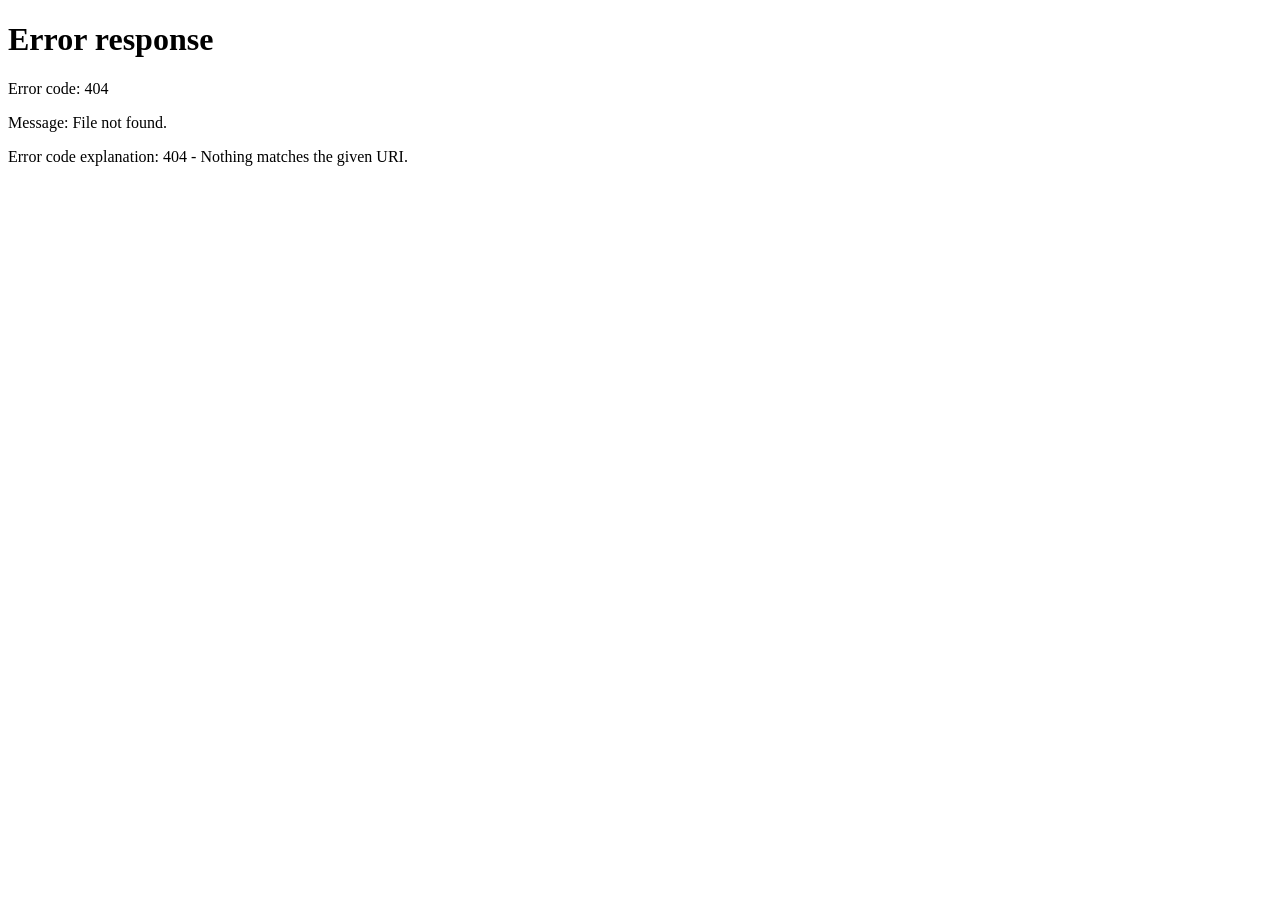
==== commit af070e4f: "Update index.html" ====
--- a/index.html
+++ b/index.html
@@ -1,1330 +1,11 @@
 <!DOCTYPE html>
-<html lang="en">
+<html>
 <head>
 <meta charset="UTF-8">
-<meta name="viewport" content="width=device-width, initial-scale=1.0">
-<title>The Dynasty – Recruiting Board</title>
-<style>
-* { box-sizing: border-box; margin: 0; padding: 0; }
-body { font-family: -apple-system, BlinkMacSystemFont, 'Segoe UI', sans-serif; background: #0f1117; color: #e8e8e8; min-height: 100vh; }
-header { background: #1a1d27; border-bottom: 2px solid #c9a84c33; padding: 0.75rem 1.5rem; display: flex; align-items: center; justify-content: space-between; }
-header h1 { font-size: 1.2rem; font-weight: 700; letter-spacing: 0.08em; color: #c9a84c; }
-header span { font-size: 0.78rem; color: #666; }
-.layout { display: grid; grid-template-columns: 240px 1fr 300px; height: calc(100vh - 49px); }
-.panel { background: #1a1d27; border-right: 1px solid #2a2d3a; overflow-y: auto; display: flex; flex-direction: column; }
-.panel-title { font-size: 0.65rem; font-weight: 700; letter-spacing: 0.12em; text-transform: uppercase; color: #555; padding: 0.75rem 1rem 0.4rem; border-bottom: 1px solid #2a2d3a; flex-shrink: 0; }
-.filter-section { padding: 0.6rem 1rem; border-bottom: 1px solid #1e2130; flex-shrink: 0; }
-.filter-label { font-size: 0.68rem; color: #777; margin-bottom: 0.3rem; font-weight: 500; }
-select, input[type="text"] { width: 100%; background: #12151f; border: 1px solid #2a2d3a; border-radius: 5px; color: #e8e8e8; padding: 0.35rem 0.55rem; font-size: 0.8rem; outline: none; }
-select:focus, input[type="text"]:focus { border-color: #c9a84c; }
-.star-filter { display: flex; gap: 0.25rem; flex-wrap: wrap; }
-.star-btn { background: #12151f; border: 1px solid #2a2d3a; border-radius: 4px; color: #666; padding: 0.25rem 0.45rem; font-size: 0.7rem; cursor: pointer; transition: all 0.12s; }
-.star-btn.active { background: #c9a84c18; border-color: #c9a84c; color: #c9a84c; }
-.main { overflow-y: auto; background: #0f1117; display: flex; flex-direction: column; }
-.recruit-table { width: 100%; border-collapse: collapse; font-size: 0.79rem; }
-.recruit-table thead th { background: #1a1d27; color: #555; font-size: 0.63rem; font-weight: 700; letter-spacing: 0.08em; text-transform: uppercase; padding: 0.5rem 0.65rem; text-align: left; border-bottom: 1px solid #2a2d3a; position: sticky; top: 0; z-index: 2; cursor: pointer; user-select: none; white-space: nowrap; }
-.recruit-table thead th:hover { color: #c9a84c; }
-.recruit-table tbody tr { border-bottom: 1px solid #1a1d27; cursor: pointer; transition: background 0.08s; }
-.recruit-table tbody tr:hover { background: #1a1d2799; }
-.recruit-table tbody tr.selected { background: #c9a84c0d; border-left: 2px solid #c9a84c; }
-.recruit-table td { padding: 0.45rem 0.65rem; vertical-align: middle; }
-.stars { color: #c9a84c; font-size: 0.72rem; letter-spacing: -1px; }
-.pos-badge { display: inline-block; padding: 0.12rem 0.35rem; border-radius: 3px; font-size: 0.66rem; font-weight: 700; letter-spacing: 0.03em; }
-.pos-QB{background:#1e3a5f;color:#5ba3e0} .pos-RB{background:#1e3a2a;color:#5bc47a}
-.pos-WR{background:#3a1e3a;color:#c07ad4} .pos-TE{background:#2a2a1e;color:#c4b45b}
-.pos-IOL{background:#2a1e1e;color:#c47a5b} .pos-OT{background:#3a2010;color:#e09050}
-.pos-EDGE{background:#1e2a2a;color:#5bc4c4} .pos-DL{background:#102a2a;color:#40b0b0}
-.pos-LB{background:#2a1e2a;color:#c45b9a} .pos-CB{background:#1e2a1e;color:#7ac45b}
-.pos-S{background:#1e1e2a;color:#7a7ac4} .pos-ATH{background:#2a1a10;color:#e0a050}
-.pos-K{background:#222;color:#aaa} .pos-P{background:#222;color:#999}
-.interest-bar { width: 50px; height: 4px; background: #2a2d3a; border-radius: 2px; overflow: hidden; display: inline-block; vertical-align: middle; }
-.interest-fill { height: 100%; border-radius: 2px; }
-.fit-chip { font-size: 0.63rem; padding: 0.08rem 0.35rem; border-radius: 3px; font-weight: 600; }
-.fit-high{background:#1e3a2a;color:#5bc47a} .fit-med{background:#2a2a1e;color:#c4b45b} .fit-low{background:#2a1e1e;color:#c47a5b}
-.add-btn { background: none; border: 1px solid #2a2d3a; border-radius: 4px; color: #555; padding: 0.18rem 0.45rem; font-size: 0.68rem; cursor: pointer; transition: all 0.12s; white-space: nowrap; }
-.add-btn:hover { border-color: #c9a84c; color: #c9a84c; }
-.add-btn.added { border-color: #5bc47a; color: #5bc47a; }
-.commit-badge { font-size: 0.62rem; padding: 0.1rem 0.35rem; border-radius: 3px; font-weight: 600; }
-.commit-soft { background:#1a2a1a; color:#5bc47a; border:1px solid #2a4a2a; }
-.commit-none { color:#444; font-size:0.68rem; }
-
-/* RIGHT PANEL */
-.right-panel { background: #1a1d27; border-left: 1px solid #2a2d3a; overflow: hidden; display: flex; flex-direction: column; }
-.rp-tabs { display: flex; border-bottom: 1px solid #2a2d3a; flex-shrink: 0; }
-.rp-tab { flex: 1; padding: 0.6rem; font-size: 0.68rem; font-weight: 700; letter-spacing: 0.07em; text-transform: uppercase; color: #555; cursor: pointer; text-align: center; border-bottom: 2px solid transparent; transition: all 0.12s; }
-.rp-tab.active { color: #c9a84c; border-bottom-color: #c9a84c; }
-.rp-content { flex: 1; overflow-y: auto; }
-.detail-empty { padding: 2rem 1rem; color: #444; font-size: 0.8rem; text-align: center; }
-.detail-header { padding: 0.85rem 1rem; border-bottom: 1px solid #2a2d3a; }
-.detail-name { font-size: 0.95rem; font-weight: 700; color: #e8e8e8; margin-bottom: 0.2rem; }
-.detail-sub { font-size: 0.75rem; color: #888; }
-.detail-section { padding: 0.65rem 1rem; border-bottom: 1px solid #1e2130; }
-.detail-section-title { font-size: 0.62rem; font-weight: 700; letter-spacing: 0.1em; text-transform: uppercase; color: #555; margin-bottom: 0.5rem; }
-.detail-row { display: flex; justify-content: space-between; align-items: center; padding: 0.2rem 0; font-size: 0.78rem; }
-.detail-row-label { color: #777; } .detail-row-val { color: #e8e8e8; font-weight: 500; }
-.service-row { display: flex; align-items: center; justify-content: space-between; padding: 0.22rem 0; font-size: 0.78rem; }
-.service-name { color: #777; font-size: 0.72rem; }
-.service-rank { color: #555; font-size: 0.7rem; }
-.rating-big { font-size: 1.6rem; font-weight: 700; color: #c9a84c; margin-top: 0.2rem; line-height: 1; }
-.motivation-tag { display: inline-block; border-radius: 3px; font-size: 0.65rem; padding: 0.12rem 0.4rem; margin: 0.1rem 0.1rem 0 0; background: #1a2030; border: 1px solid #2a3a50; color: #7a9ac4; }
-.motivation-tag.db { background: #2a1010; border-color: #5a2020; color: #c47a7a; }
-.hidden-note { font-size: 0.7rem; color: #444; font-style: italic; padding: 0.4rem 0; }
-.nat-rank { font-weight: 700; color: #c9a84c; }
-
-/* BIG BOARD */
-.bb-header { padding: 0.65rem 1rem; border-bottom: 1px solid #2a2d3a; display: flex; align-items: center; justify-content: space-between; flex-shrink: 0; }
-.bb-score-block { text-align: right; }
-.bb-score { font-size: 1.1rem; font-weight: 700; color: #c9a84c; line-height: 1; }
-.bb-rank { font-size: 0.68rem; color: #666; margin-top: 0.1rem; }
-.bb-label { font-size: 0.62rem; color: #555; font-weight: 700; letter-spacing: 0.08em; text-transform: uppercase; }
-.bb-list { flex: 1; overflow-y: auto; padding: 0.5rem 0; }
-.bb-item { display: flex; align-items: center; gap: 0.4rem; padding: 0.35rem 1rem; border-bottom: 1px solid #1a1d27; font-size: 0.75rem; cursor: pointer; transition: background 0.08s; }
-.bb-item:hover { background: #1e2130; }
-.bb-num { color: #444; font-size: 0.65rem; width: 14px; text-align: right; flex-shrink: 0; }
-.bb-name { color: #e8e8e8; flex: 1; }
-.bb-rating { color: #c9a84c; font-size: 0.7rem; font-weight: 600; }
-.remove-btn { background: none; border: none; color: #333; cursor: pointer; font-size: 0.85rem; padding: 0 0.15rem; transition: color 0.1s; }
-.remove-btn:hover { color: #c45b5b; }
-.empty-board { padding: 1.5rem 1rem; font-size: 0.78rem; color: #444; text-align: center; }
-
-/* CLASS RANKINGS */
-.cr-tabs { display: flex; border-bottom: 1px solid #2a2d3a; flex-shrink: 0; }
-.cr-tab { flex: 1; padding: 0.5rem; font-size: 0.65rem; font-weight: 700; text-transform: uppercase; letter-spacing: 0.06em; color: #555; cursor: pointer; text-align: center; border-bottom: 2px solid transparent; }
-.cr-tab.active { color: #c9a84c; border-bottom-color: #c9a84c; }
-.cr-filters { padding: 0.5rem 1rem; border-bottom: 1px solid #2a2d3a; display: flex; gap: 0.5rem; flex-shrink: 0; }
-.cr-filters select { font-size: 0.72rem; padding: 0.25rem 0.4rem; }
-.cr-list { overflow-y: auto; flex: 1; }
-.cr-row { display: flex; align-items: center; gap: 0.5rem; padding: 0.45rem 1rem; border-bottom: 1px solid #1a1d27; font-size: 0.75rem; }
-.cr-row:hover { background: #1e2130; }
-.cr-row.my-school { background: #c9a84c08; border-left: 2px solid #c9a84c; }
-.cr-rank { color: #555; font-size: 0.68rem; width: 24px; text-align: right; flex-shrink: 0; }
-.cr-school { color: #e8e8e8; flex: 1; font-size: 0.78rem; }
-.cr-conf { color: #555; font-size: 0.65rem; }
-.cr-score { color: #c9a84c; font-weight: 700; font-size: 0.8rem; }
-.cr-count { color: #555; font-size: 0.65rem; }
-
-.results-bar { padding: 0.4rem 0.65rem; font-size: 0.68rem; color: #555; border-bottom: 1px solid #1a1d27; background: #0f1117; flex-shrink: 0; }
-
-::-webkit-scrollbar { width: 3px; } ::-webkit-scrollbar-track { background: transparent; } ::-webkit-scrollbar-thumb { background: #2a2d3a; border-radius: 2px; }
-</style>
+<meta http-equiv="refresh" content="0;url=setup.html">
+<title>The Dynasty</title>
 </head>
 <body>
-<header>
-  <h1>THE DYNASTY</h1>
-  <span id="header-info">Recruiting Board · Class of 2026</span>
-</header>
-<div class="layout">
-
-<!-- LEFT: Filters -->
-<div class="panel">
-  <div class="panel-title">Filters</div>
-  <div class="filter-section">
-    <div class="filter-label">Search</div>
-    <input type="text" id="search-input" placeholder="Name, city, or state…">
-  </div>
-  <div class="filter-section">
-    <div class="filter-label">Stars</div>
-    <div class="star-filter" id="star-filter">
-      <button class="star-btn active" data-star="0">All</button>
-      <button class="star-btn" data-star="5">★★★★★</button>
-      <button class="star-btn" data-star="4">★★★★</button>
-      <button class="star-btn" data-star="3">★★★</button>
-      <button class="star-btn" data-star="2">★★</button>
-      <button class="star-btn" data-star="1">★</button>
-    </div>
-  </div>
-  <div class="filter-section">
-    <div class="filter-label">Position</div>
-    <select id="pos-filter">
-      <option value="">All positions</option>
-      <option>QB</option><option>RB</option><option>WR</option><option>TE</option>
-      <option>IOL</option><option>OT</option><option>EDGE</option><option>DL</option>
-      <option>LB</option><option>CB</option><option>S</option><option>ATH</option>
-      <option>K</option><option>P</option>
-    </select>
-  </div>
-  <div class="filter-section">
-    <div class="filter-label">Archetype</div>
-    <select id="arch-filter"><option value="">All archetypes</option></select>
-  </div>
-  <div class="filter-section">
-    <div class="filter-label">State</div>
-    <select id="state-filter"><option value="">All states</option></select>
-  </div>
-  <div class="filter-section">
-    <div class="filter-label">HS Scheme</div>
-    <select id="scheme-filter">
-      <option value="">Any scheme</option>
-      <option>Air Raid</option><option>Spread RPO</option><option>Pro Style</option>
-      <option>Power Run</option><option>Triple Option</option><option>West Coast</option>
-    </select>
-  </div>
-  <div class="filter-section">
-    <div class="filter-label">Class Year</div>
-    <select id="year-filter">
-      <option value="2026">2026 (Seniors)</option>
-      <option value="2027">2027 (Juniors)</option>
-    </select>
-  </div>
-  <div class="filter-section">
-    <div class="filter-label">Sort Rankings By</div>
-    <select id="rank-service">
-      <option value="rating">Composite Rating</option>
-      <option value="0">GridironNow</option>
-      <option value="1">ProspectHub</option>
-      <option value="2">EliteGrid</option>
-    </select>
-  </div>
-  <div class="filter-section">
-    <div class="filter-label">Commit Status</div>
-    <select id="commit-filter">
-      <option value="">All recruits</option>
-      <option value="open">Open</option>
-      <option value="soft">Soft Committed</option>
-      <option value="hard">Hard Committed</option>
-    </select>
-  </div>
-</div>
-
-<!-- MAIN: Recruit table -->
-<div class="main">
-  <div class="results-bar" id="results-count">Loading recruits…</div>
-  <table class="recruit-table">
-    <thead>
-      <tr>
-        <th data-sort="natRank">Rank</th>
-        <th data-sort="stars">★</th>
-        <th data-sort="rating">Rating</th>
-        <th data-sort="name">Name</th>
-        <th data-sort="pos">Pos</th>
-        <th data-sort="archetype">Archetype</th>
-        <th data-sort="height">Ht</th>
-        <th data-sort="weight">Wt</th>
-        <th data-sort="state">St</th>
-        <th data-sort="fit">Fit</th>
-        <th data-sort="interest">Int.</th>
-        <th data-sort="commitStatus">Status</th>
-        <th></th>
-      </tr>
-    </thead>
-    <tbody id="recruit-tbody"></tbody>
-  </table>
-</div>
-
-<!-- RIGHT: Tabbed panel -->
-<div class="right-panel">
-  <div class="rp-tabs">
-    <div class="rp-tab active" data-tab="detail" onclick="switchTab('detail')">Recruit</div>
-    <div class="rp-tab" data-tab="bigboard" onclick="switchTab('bigboard')">Big Board</div>
-    <div class="rp-tab" data-tab="rankings" onclick="switchTab('rankings')">Class Rank</div>
-  </div>
-  <div class="rp-content" id="tab-detail">
-    <div class="detail-empty">Click a recruit to view details</div>
-  </div>
-  <div class="rp-content" id="tab-bigboard" style="display:none;flex-direction:column;height:100%;">
-    <div class="bb-header">
-      <div>
-        <div class="bb-label">My Big Board</div>
-        <div style="font-size:0.7rem;color:#555;margin-top:0.2rem;"><span id="bb-count">0</span> recruits · excl. K/P</div>
-      </div>
-      <div class="bb-score-block">
-        <div class="bb-score" id="bb-score">—</div>
-        <div class="bb-rank" id="bb-rank-display">No class score yet</div>
-      </div>
-    </div>
-    <div class="bb-list" id="bigboard-list">
-      <div class="empty-board">Add recruits to build your board</div>
-    </div>
-  </div>
-  <div class="rp-content" id="tab-rankings" style="display:none;flex-direction:column;height:100%;">
-    <div class="cr-tabs">
-      <div class="cr-tab active" data-cr="hs" onclick="switchCrTab('hs')">HS Class</div>
-      <div class="cr-tab" data-cr="portal" onclick="switchCrTab('portal')">Transfer</div>
-    </div>
-    <div class="cr-filters">
-      <select id="cr-conf-filter" onchange="renderClassRankings()">
-        <option value="">All Conferences</option>
-        <option>SEC</option><option>Big Ten</option><option>Big 12</option>
-        <option>ACC</option><option>AAC</option><option>Sun Belt</option>
-        <option>C-USA</option><option>MAC</option><option>MWC</option><option>Ind</option>
-      </select>
-    </div>
-    <div class="cr-list" id="cr-list"></div>
-  </div>
-</div>
-
-</div>
-
-<script>
-// ═══════════════════════════════════════════════════════════════
-// CONSTANTS
-// ═══════════════════════════════════════════════════════════════
-
-const SERVICES = ['GridironNow','ProspectHub','EliteGrid'];
-
-const SVC_BIAS = {
-  GridironNow: {QB:0.92,RB:0.85,WR:0.88,TE:0.82,IOL:0.78,OT:0.80,EDGE:0.85,DL:0.75,LB:0.83,CB:0.87,S:0.84,ATH:0.70,K:0.90,P:0.90},
-  ProspectHub: {QB:0.80,RB:0.88,WR:0.82,TE:0.85,IOL:0.92,OT:0.90,EDGE:0.88,DL:0.92,LB:0.80,CB:0.78,S:0.80,ATH:0.75,K:0.85,P:0.85},
-  EliteGrid:   {QB:0.88,RB:0.80,WR:0.90,TE:0.78,IOL:0.82,OT:0.84,EDGE:0.80,DL:0.82,LB:0.88,CB:0.92,S:0.90,ATH:0.80,K:0.80,P:0.80}
-};
-
-const POS_STAR_CAP = {QB:5,RB:5,WR:5,TE:5,IOL:5,OT:5,EDGE:5,DL:5,LB:5,CB:5,S:5,ATH:5,K:3,P:3};
-
-const POS_ARCHETYPES = {
-  QB:   [['Pocket Passer',35],['Dual Threat',30],['Backfield Creator',25],['Pure Runner',10]],
-  RB:   [['Backfield Threat',25],['Elusive Bruiser',25],['East/West Playmaker',20],['Contact Seeker',15],['North/South Receiver',10],['North/South Blocker',5]],
-  WR:   [['Route Artist',22],['Speedster',20],['Physical Route Runner',18],['Elusive Route Runner',18],['Contested Specialist',12],['Gritty Possession',7],['Gadget',3]],
-  TE:   [['Vertical Threat',30],['Physical Route Runner',28],['Pure Possession',22],['Gritty Possession',13],['Pure Blocker',7]],
-  IOL:  [['Pass Protector',30],['Well Rounded',28],['Raw Strength',25],['Agile',17]],
-  OT:   [['Pass Protector',35],['Well Rounded',30],['Raw Strength',20],['Agile',15]],
-  EDGE: [['Speed Rusher',32],['Power Rusher',28],['Edge Setter',25],['Pure Power',15]],
-  DL:   [['Power Rusher',30],['Gap Specialist',30],['Pure Power',25],['Speed Rusher',15]],
-  LB:   [['Signal Caller',38],['Thumper',35],['Lurker',27]],
-  CB:   [['Bump and Run',30],['Field',28],['Zone',22],['Boundary',20]],
-  S:    [['Coverage Specialist',38],['Hybrid',35],['Box Specialist',27]],
-  ATH:  [],
-  K:    [['Accurate',55],['Power',45]],
-  P:    [['Accurate',55],['Power',45]],
-};
-
-const POS_POOL_BASE = [
-  ...Array(14).fill('WR'), ...Array(12).fill('CB'), ...Array(11).fill('OT'),
-  ...Array(10).fill('IOL'), ...Array(10).fill('EDGE'), ...Array(10).fill('DL'),
-  ...Array(9).fill('LB'), ...Array(8).fill('S'), ...Array(7).fill('RB'),
-  ...Array(8).fill('QB'),  // boosted from 5 — QBs appear more in top rankings historically
-  ...Array(5).fill('TE'),  // slight bump
-  ...Array(8).fill('ATH'),
-  ...Array(3).fill('K'), ...Array(3).fill('P'),
-];
-
-const PHYS = {
-  QB:   {minH:71,maxH:79,minW:195,maxW:240,sHB:0.6,sWB:3},
-  RB:   {minH:67,maxH:74,minW:185,maxW:225,sHB:0.2,sWB:2},
-  WR:   {minH:68,maxH:76,minW:165,maxW:205,sHB:0.4,sWB:1},
-  TE:   {minH:74,maxH:80,minW:230,maxW:260,sHB:0.5,sWB:3},
-  IOL:  {minH:72,maxH:77,minW:285,maxW:330,sHB:0.2,sWB:4},
-  OT:   {minH:75,maxH:82,minW:280,maxW:335,sHB:0.6,sWB:4},
-  EDGE: {minH:73,maxH:79,minW:235,maxW:270,sHB:0.5,sWB:2},
-  DL:   {minH:72,maxH:77,minW:280,maxW:330,sHB:0.2,sWB:4},
-  LB:   {minH:71,maxH:76,minW:220,maxW:250,sHB:0.3,sWB:2},
-  CB:   {minH:68,maxH:74,minW:170,maxW:195,sHB:0.3,sWB:1},
-  S:    {minH:69,maxH:75,minW:190,maxW:215,sHB:0.3,sWB:2},
-  ATH:  {minH:70,maxH:77,minW:185,maxW:220,sHB:0.4,sWB:2},
-  K:    {minH:68,maxH:74,minW:175,maxW:205,sHB:0.1,sWB:1},
-  P:    {minH:69,maxH:75,minW:180,maxW:210,sHB:0.1,sWB:1},
-};
-
-const STATE_WEIGHTS = {
-  FL:120,TX:115,GA:90,CA:85,AL:70,OH:65,LA:60,SC:55,NC:55,TN:50,MS:48,
-  VA:45,MD:42,PA:40,NJ:38,MI:35,MO:32,AR:30,OK:30,KY:28,IN:27,IL:26,
-  AZ:25,NV:22,CO:20,WA:18,OR:16,UT:15,MN:14,WI:13,CT:12,MA:11,NY:10,
-  IA:10,KS:9,NE:8,WV:8,DE:7,NH:6,ME:5,ID:5,MT:4,WY:3,ND:3,SD:3,VT:2,
-  AK:2,HI:2,RI:2,NM:8,DC:6
-};
-
-const STATE_CITIES = {
-  FL:['Miami','Tampa','Orlando','Jacksonville','Fort Lauderdale','Gainesville','Tallahassee','St. Petersburg','Bradenton'],
-  TX:['Houston','Dallas','San Antonio','Austin','Fort Worth','Beaumont','Waco','Tyler','Lubbock'],
-  GA:['Atlanta','Savannah','Augusta','Columbus','Macon','Warner Robins','Valdosta','Athens'],
-  CA:['Los Angeles','Fresno','San Diego','Oakland','Riverside','Long Beach','Sacramento','Bakersfield'],
-  AL:['Birmingham','Huntsville','Montgomery','Mobile','Tuscaloosa','Auburn','Dothan','Hoover'],
-  OH:['Columbus','Cleveland','Cincinnati','Akron','Toledo','Dayton','Canton','Youngstown'],
-  LA:['New Orleans','Baton Rouge','Shreveport','Lafayette','Lake Charles','Monroe'],
-  SC:['Columbia','Charleston','Greenville','Rock Hill','Spartanburg','Florence'],
-  NC:['Charlotte','Raleigh','Greensboro','Durham','Winston-Salem','Fayetteville'],
-  TN:['Nashville','Memphis','Knoxville','Chattanooga','Clarksville','Murfreesboro'],
-  MS:['Jackson','Gulfport','Hattiesburg','Biloxi','Meridian','Tupelo'],
-  VA:['Virginia Beach','Norfolk','Richmond','Chesapeake','Newport News','Alexandria'],
-  MD:['Baltimore','Columbia','Germantown','Silver Spring','Waldorf','Rockville'],
-  PA:['Philadelphia','Pittsburgh','Allentown','Erie','Reading','Scranton'],
-  NJ:['Newark','Jersey City','Paterson','Elizabeth','Edison','Toms River'],
-  MI:['Detroit','Grand Rapids','Warren','Sterling Heights','Lansing','Ann Arbor'],
-  MO:['Kansas City','St. Louis','Springfield','Columbia','Independence'],
-  AR:['Little Rock','Fort Smith','Fayetteville','Springdale','Jonesboro'],
-  OK:['Oklahoma City','Tulsa','Norman','Broken Arrow','Lawton','Edmond'],
-  KY:['Louisville','Lexington','Bowling Green','Owensboro','Covington'],
-  IN:['Indianapolis','Fort Wayne','Evansville','South Bend','Carmel'],
-  IL:['Chicago','Aurora','Joliet','Naperville','Rockford','Springfield'],
-  AZ:['Phoenix','Tucson','Mesa','Chandler','Scottsdale','Glendale'],
-  NV:['Las Vegas','Henderson','Reno','North Las Vegas','Sparks'],
-  CO:['Denver','Colorado Springs','Aurora','Fort Collins','Lakewood'],
-  WA:['Seattle','Spokane','Tacoma','Vancouver','Bellevue'],
-  OR:['Portland','Salem','Eugene','Gresham','Hillsboro'],
-  UT:['Salt Lake City','West Valley City','Provo','West Jordan','Orem'],
-};
-const DEF_CITIES = ['Springfield','Riverside','Franklin','Clinton','Georgetown','Madison'];
-
-const HS_SCHEMES = ['Air Raid','Spread RPO','Pro Style','Power Run','Triple Option','West Coast'];
-
-const ATH_PREF = [
-  {prim:'QB',sec:'S',loyalty:0.8},{prim:'QB',sec:'CB',loyalty:0.7},
-  {prim:'RB',sec:'LB',loyalty:0.3},{prim:'WR',sec:'CB',loyalty:0.4},
-  {prim:'WR',sec:'S',loyalty:0.3},{prim:'TE',sec:'LB',loyalty:0.2},
-  {prim:'LB',sec:'TE',loyalty:0.2},{prim:'S',sec:'LB',loyalty:0.2},
-  {prim:'CB',sec:'WR',loyalty:0.3},{prim:'EDGE',sec:'LB',loyalty:0.2},
-];
-
-const POS_TRAITS = {
-  QB:   ['Strong Arm','Accurate Passer','Mobile','Pocket Presence','Film Junkie','Clutch','Turnover Prone','Happy Feet','Leader','Academic Risk'],
-  RB:   ['Explosive','Breakaway Speed','Power Runner','Pass Catcher','Fumble Prone','Elusive','Injury Prone','Injury Resistant','High Motor'],
-  WR:   ['Contested Catch','Route Runner','Burner','Big Play Threat','Drops','RAC Ability','Blocker','Injury Prone','Injury Resistant','Film Junkie'],
-  TE:   ['Receiving TE','Blocking TE','Red Zone Threat','Route Runner','Pass Blocker','High Motor','Injury Prone','Injury Resistant'],
-  IOL:  ['Technician','Power Blocker','Pass Pro Specialist','Puller','Low Motor','High Motor','Injury Prone','Injury Resistant'],
-  OT:   ['Pass Pro Specialist','Run Blocker','Long Arms','Technician','Footwork Issues','High Motor','Injury Prone','Injury Resistant'],
-  EDGE: ['Pass Rush Specialist','Power Rusher','Speed Rusher','Run Stopper','High Motor','Injury Prone','Injury Resistant','Film Junkie'],
-  DL:   ['Run Stopper','Pass Rush Specialist','High Motor','Penetrator','Injury Prone','Injury Resistant','Two-Gap Specialist'],
-  LB:   ['Run Stopper','Pass Coverage','Blitzer','High Motor','Leader','Injury Prone','Injury Resistant','Film Junkie','Instincts'],
-  CB:   ['Ball Hawk','Man Coverage','Zone Coverage','Press Corner','Injury Prone','Injury Resistant','Burner','Film Junkie'],
-  S:    ['Ball Hawk','Run Support','Pass Coverage','Leader','High Motor','Injury Prone','Injury Resistant','Film Junkie'],
-  ATH:  ['Explosive','Versatile','Natural Athlete','High Motor','Film Junkie','Leader','Injury Prone','Injury Resistant'],
-  K:    ['Strong Leg','Accurate','Clutch','Injury Prone'],
-  P:    ['High Hang Time','Strong Leg','Directional','Injury Prone'],
-};
-
-const EXCLUSIVE_PAIRS = [
-  ['Injury Prone','Injury Resistant'],['High Motor','Low Motor'],
-  ['Pass Pro Specialist','Footwork Issues'],['Man Coverage','Zone Coverage'],
-  ['Receiving TE','Blocking TE'],
-];
-
-const ALL_MOTIVATIONS = [
-  'Academic Prestige','Athletic Facilities','Brand Exposure','Campus Lifestyle',
-  'Championship Contender','Coach Stability','Coach Prestige','Conference Prestige',
-  'NIL Opportunity','Playing Style','Pro Potential','Proximity to Home',
-  'Program Tradition','Stadium Atmosphere','Position Promise','Playing Time',
-  'Family Legacy','Pipeline Loyalty'
-];
-
-const DB_DIST = {
-  5:[0.10,0.25,0.50,0.15], 4:[0.20,0.45,0.25,0.10],
-  3:[0.35,0.50,0.15,0.00], 2:[0.60,0.40,0.00,0.00], 1:[0.85,0.15,0.00,0.00]
-};
-
-const SCHOOLS_LIST = ['Alabama','Georgia','Ohio State','Texas','LSU','Oklahoma',
-  'Notre Dame','Michigan','Florida','Clemson','Penn State','Tennessee','Auburn',
-  'Miami','Oregon','USC','Nebraska','Oklahoma State','Wisconsin','Iowa'];
-
-const EXTRA_SPORTS_BY_POS = {
-  QB:['Basketball','Baseball','Track','None','None'],
-  RB:['Basketball','Track','Baseball','Soccer','None'],
-  WR:['Basketball','Track','Soccer','Baseball','None','None'],
-  TE:['Basketball','Baseball','None','None'],
-  IOL:['Wrestling','None','None','None'],
-  OT:['Wrestling','Basketball','None','None'],
-  EDGE:['Basketball','Wrestling','Track','None','None'],
-  DL:['Wrestling','None','None','None','None'],
-  LB:['Wrestling','Basketball','Baseball','None','None'],
-  CB:['Basketball','Track','Soccer','Baseball','None','None'],
-  S:['Basketball','Track','Soccer','Baseball','None','None'],
-  ATH:['Basketball','Track','Baseball','Soccer','None'],
-  K:['Soccer','None','None'],
-  P:['Soccer','Baseball','None','None'],
-};
-
-const FIRST_NAMES = [
-  'Malik','Darius','Jordan','Marcus','Tyrese','Cameron','Isaiah','Elijah','Jaylen','Andre',
-  'Devin','Caleb','Trevor','Mason','Hunter','Bryce','Cole','Logan','Tyler','Nathan',
-  'Zach','Justin','Damien','Xavier','Kendall','Jalen','Quinton','Lamar','Terrell','DeAndre',
-  'Cody','Blake','Collin','Peyton','Javon','Marquez','Trevion','Keondre','Zion','Micah',
-  'Seth','Evan','Dylan','Brady','Cooper','Chase','Landon','Preston','Jackson','Weston',
-  'Nico','Emory','Quentin','Roderick','Antwan','Keon','Deon','Jamari','Tristen','Savion',
-  'Devontae','Trayvon','Kendric','Deshawn','Marquise','Tavion','Kameron','Elias','Nasir',
-  'Tobias','Rashad','Dominic','Kyler','Tanner','Griffin','Garrett','Nolan','Owen','Miles',
-  'Jayden','Aiden','Caden','Brayden','Hayden','Cayden','Zander','Xander','River','Ryder',
-  'Easton','Weston','Colton','Dalton','Ashton','Clayton','Braxton','Paxton','Daxton','Jaxton',
-  'Trevon','Kevon','Devon','Jevon','Levon','Damon','Ramon','Darion','Marion','Fabian',
-  'Sebastian','Christian','Cristian','Adrian','Adriel','Ezekiel','Ezra','Elias','Eli','Emmanuel',
-  'Emanuel','Emilio','Ernesto','Eduardo','Esteban','Felipe','Francisco','Fernando','Freddie','Felix',
-  'Germaine','Gerald','Gerardo','Gilberto','Giovanni','Glenn','Gordon','Graham','Grant','Gregory',
-  'Hakeem','Harold','Harrison','Harvey','Hassan','Hector','Henry','Herbert','Herman','Holden',
-  'Ibrahim','Ignacio','Isiah','Israel','Ivan','Ivory','Jabari','Jaboree','Jacari','Jadarius',
-  'Jahmari','Jahmir','Jaivion','Jakari','Jakobe','Jaleel','Jalen','Jamaal','Jamal','Jamarcus',
-  'Jameel','Jameel','Jamir','Jamison','Jamius','Jamon','Jamond','Jamoni','Jareed','Jarvis',
-  'Jashon','Jasiah','Jasper','Javaris','Javell','Javen','Javeon','Javian','Javien','Javieon',
-  'Kentavious','Kentrell','Kenyatta','Kerby','Kerryon','Kesean','Keshawn','Kevin','Keyshawn',
-  'Khalid','Khalil','Khyree','Kiedron','Kieran','Kobe','Koby','Kofi','Kolby','Kolton',
-  'Lawrence','Leland','Lennon','Leo','Leon','Leonard','Levi','Lewis','Liam','Lincoln',
-  'Memphis','Micaiah','Michael','Mikhail','Milan','Miles','Myles','Montavious','Monte','Montez',
-  'Nehemiah','Neil','Niko','Nolan','Norman','Norris','Nyheim','Omari','Oren','Orlando',
-  'Patrick','Paul','Percy','Perry','Pete','Pharoh','Phillip','Pierce','Porter','Princeton',
-  'Raequan','Raheem','Rahsaan','Rakim','Ramik','Ramon','Randall','Rashaan','Rashaud','Rasheed',
-  'Samuel','Samson','Saquon','Semaj','Senquez','Shadrach','Shamar','Shamari','Shane','Shannon',
-  'Tarique','Tariq','Taulia','Tavian','Tavien','Tavion','Tay','Taysom','Tayshaun','Tedarrell',
-  'Ulysses','Vance','Vanderbilt','Vidal','Vincent','Virgil','Wade','Wallace','Walter','Warren',
-  'Wendell','Wesley','Wilbur','Wiley','Wilkins','Will','William','Willie','Winston','Woodrow',
-];
-
-const LAST_NAMES = [
-  'Williams','Johnson','Davis','Brown','Wilson','Moore','Taylor','Thomas','Jackson','White',
-  'Harris','Martin','Thompson','Garcia','Martinez','Robinson','Clark','Rodriguez','Lewis','Lee',
-  'Walker','Hall','Allen','Young','King','Wright','Scott','Green','Baker','Adams',
-  'Nelson','Carter','Mitchell','Perez','Roberts','Turner','Phillips','Campbell','Parker','Evans',
-  'Edwards','Collins','Stewart','Sanchez','Morris','Rogers','Reed','Cook','Morgan','Bell',
-  'Murphy','Bailey','Rivera','Cooper','Richardson','Cox','Howard','Ward','Torres','Peterson',
-  'Gray','Ramirez','James','Watson','Brooks','Kelly','Sanders','Price','Bennett','Wood',
-  'Barnes','Ross','Henderson','Coleman','Jenkins','Perry','Powell','Long','Patterson','Hughes',
-  'Flores','Washington','Butler','Simmons','Foster','Gonzales','Bryant','Alexander','Russell','Griffin',
-  'Diaz','Hayes','Myers','Ford','Hamilton','Graham','Sullivan','Wallace','Woods','Cole',
-  'West','Jordan','Owens','Reynolds','Fisher','Ellis','Harrison','Gibson','Mcdonald','Cruz',
-  'Marshall','Ortega','Gomez','Murray','Freeman','Wells','Webb','Simpson','Stevens','Tucker',
-  'Porter','Hunter','Hicks','Crawford','Henry','Boyd','Mason','Morales','Kennedy','Warren',
-  'Dixon','Ramos','Reyes','Burns','Gordon','Shaw','Holmes','Rice','Robertson','Hunt',
-  'Black','Daniels','Palmer','Mills','Nichols','Grant','Knight','Ferguson','Rose','Stone',
-  'Hawkins','Dunn','Perkins','Hudson','Spencer','Gardner','Stephens','Payne','Pierce','Berry',
-  'Matthews','Arnold','Wagner','Willis','Ray','Watkins','Olson','Carroll','Duncan','Snyder',
-  'Hart','Cunningham','Bradley','Lane','Andrews','Ruiz','Harper','Fox','Riley','Armstrong',
-  'Carpenter','Weaver','Greene','Lawrence','Elliott','Chavez','Sims','Austin','Peters','Kelley',
-  'Franklin','Lawson','Fields','Gutierrez','Ryan','Schmidt','Carr','Vasquez','Castillo','Wheeler',
-  'Chapman','Oliver','Montgomery','Richards','Williamson','Johnston','Banks','Meyer','Bishop','Mccoy',
-  'Howell','Alvarez','Morrison','Hansen','Fernandez','Garza','Harvey','Little','Burton','Stanley',
-  'Nguyen','George','Jacobs','Reid','Kim','Fuller','Lynch','Dean','Gilbert','Garrett',
-  'Romero','Welch','Larson','Frazier','Burke','Hanson','Day','Mendoza','Moreno','Bowman',
-  'Medina','Fowler','Brewer','Hoffman','Carlson','Silva','Pearson','Holland','Douglas','Fleming',
-  'Jensen','Vargas','Byrd','Davidson','Hopkins','May','Terry','Herrera','Wade','Soto',
-  'Walters','Curtis','Neal','Caldwell','Lowe','Jennings','Barnett','Graves','Jimenez','Horton',
-  'Shelton','Barrett','Obrien','Castro','Sutton','Gregory','Mckinney','Lucas','Miles','Craig',
-  'Rodgers','Chambers','Holt','Lambert','Fletcher','Watts','Bates','Hale','Rhodes','Pena',
-  'Beck','Newman','Haynes','Mcdaniel','Mendez','Bush','Vaughn','Parks','Dawson','Santiago',
-];
-
-
-// 135 FBS Schools
-const FBS_SCHOOLS = [
-  {name:'Alabama',conf:'SEC',tier:5},{name:'Georgia',conf:'SEC',tier:5},{name:'Ohio State',conf:'Big Ten',tier:5},
-  {name:'Texas',conf:'SEC',tier:5},{name:'Michigan',conf:'Big Ten',tier:5},{name:'LSU',conf:'SEC',tier:5},
-  {name:'Notre Dame',conf:'Ind',tier:5},{name:'Clemson',conf:'ACC',tier:5},{name:'Oklahoma',conf:'SEC',tier:5},
-  {name:'Penn State',conf:'Big Ten',tier:5},{name:'Florida',conf:'SEC',tier:4},{name:'Tennessee',conf:'SEC',tier:4},
-  {name:'Auburn',conf:'SEC',tier:4},{name:'Oregon',conf:'Big Ten',tier:4},{name:'USC',conf:'Big Ten',tier:4},
-  {name:'Miami',conf:'ACC',tier:4},{name:'Texas A&M',conf:'SEC',tier:4},{name:'Oklahoma State',conf:'Big 12',tier:4},
-  {name:'Wisconsin',conf:'Big Ten',tier:4},{name:'Iowa',conf:'Big Ten',tier:4},{name:'Utah',conf:'Big 12',tier:4},
-  {name:'Washington',conf:'Big Ten',tier:4},{name:'Mississippi',conf:'SEC',tier:4},{name:'Arkansas',conf:'SEC',tier:4},
-  {name:'Missouri',conf:'SEC',tier:4},{name:'TCU',conf:'Big 12',tier:4},{name:'Baylor',conf:'Big 12',tier:4},
-  {name:'Kansas State',conf:'Big 12',tier:4},{name:'Iowa State',conf:'Big 12',tier:3},{name:'Florida State',conf:'ACC',tier:4},
-  {name:'Virginia Tech',conf:'ACC',tier:3},{name:'Pittsburgh',conf:'ACC',tier:3},{name:'NC State',conf:'ACC',tier:3},
-  {name:'Wake Forest',conf:'ACC',tier:3},{name:'Duke',conf:'ACC',tier:3},{name:'Louisville',conf:'ACC',tier:3},
-  {name:'Syracuse',conf:'ACC',tier:3},{name:'Boston College',conf:'ACC',tier:3},{name:'Georgia Tech',conf:'ACC',tier:3},
-  {name:'North Carolina',conf:'ACC',tier:3},{name:'Virginia',conf:'ACC',tier:3},{name:'Stanford',conf:'ACC',tier:3},
-  {name:'California',conf:'ACC',tier:3},{name:'SMU',conf:'ACC',tier:3},{name:'Nebraska',conf:'Big Ten',tier:4},
-  {name:'Minnesota',conf:'Big Ten',tier:3},{name:'Michigan State',conf:'Big Ten',tier:3},{name:'Purdue',conf:'Big Ten',tier:3},
-  {name:'Indiana',conf:'Big Ten',tier:3},{name:'Northwestern',conf:'Big Ten',tier:3},{name:'Illinois',conf:'Big Ten',tier:3},
-  {name:'Rutgers',conf:'Big Ten',tier:3},{name:'Maryland',conf:'Big Ten',tier:3},{name:'UCLA',conf:'Big Ten',tier:3},
-  {name:'Texas Tech',conf:'Big 12',tier:3},{name:'West Virginia',conf:'Big 12',tier:3},{name:'Kansas',conf:'Big 12',tier:3},
-  {name:'Houston',conf:'Big 12',tier:3},{name:'Cincinnati',conf:'Big 12',tier:3},{name:'UCF',conf:'Big 12',tier:3},
-  {name:'BYU',conf:'Big 12',tier:3},{name:'Colorado',conf:'Big 12',tier:3},{name:'Arizona State',conf:'Big 12',tier:3},
-  {name:'Arizona',conf:'Big 12',tier:3},{name:'Mississippi State',conf:'SEC',tier:3},{name:'Vanderbilt',conf:'SEC',tier:2},
-  {name:'Kentucky',conf:'SEC',tier:3},{name:'South Carolina',conf:'SEC',tier:3},{name:'Tulane',conf:'AAC',tier:3},
-  {name:'Memphis',conf:'AAC',tier:3},{name:'Navy',conf:'AAC',tier:2},{name:'SMU',conf:'AAC',tier:3},
-  {name:'Temple',conf:'AAC',tier:2},{name:'East Carolina',conf:'AAC',tier:2},{name:'South Florida',conf:'AAC',tier:2},
-  {name:'Tulsa',conf:'AAC',tier:2},{name:'UTSA',conf:'AAC',tier:2},{name:'Rice',conf:'AAC',tier:2},
-  {name:'App State',conf:'Sun Belt',tier:2},{name:'Louisiana',conf:'Sun Belt',tier:2},{name:'Troy',conf:'Sun Belt',tier:2},
-  {name:'South Alabama',conf:'Sun Belt',tier:2},{name:'Arkansas State',conf:'Sun Belt',tier:2},
-  {name:'Georgia Southern',conf:'Sun Belt',tier:2},{name:'Georgia State',conf:'Sun Belt',tier:2},
-  {name:'Marshall',conf:'Sun Belt',tier:2},{name:'Southern Miss',conf:'Sun Belt',tier:2},
-  {name:'Old Dominion',conf:'Sun Belt',tier:2},{name:'Texas State',conf:'Sun Belt',tier:2},
-  {name:'James Madison',conf:'Sun Belt',tier:2},{name:'Louisiana Monroe',conf:'Sun Belt',tier:1},
-  {name:'UTEP',conf:'C-USA',tier:2},{name:'Western Kentucky',conf:'C-USA',tier:2},
-  {name:'Florida Atlantic',conf:'C-USA',tier:2},{name:'Florida International',conf:'C-USA',tier:2},
-  {name:'Charlotte',conf:'C-USA',tier:2},{name:'Middle Tennessee',conf:'C-USA',tier:2},
-  {name:'UAB',conf:'C-USA',tier:2},{name:'North Texas',conf:'C-USA',tier:2},
-  {name:'Liberty',conf:'C-USA',tier:2},{name:'Jacksonville State',conf:'C-USA',tier:1},
-  {name:'Sam Houston',conf:'C-USA',tier:1},{name:'Miami (OH)',conf:'MAC',tier:2},
-  {name:'Ohio',conf:'MAC',tier:2},{name:'Toledo',conf:'MAC',tier:2},{name:'Ball State',conf:'MAC',tier:1},
-  {name:'Central Michigan',conf:'MAC',tier:2},{name:'Eastern Michigan',conf:'MAC',tier:1},
-  {name:'Western Michigan',conf:'MAC',tier:2},{name:'Buffalo',conf:'MAC',tier:1},
-  {name:'Akron',conf:'MAC',tier:1},{name:'Kent State',conf:'MAC',tier:1},
-  {name:'Northern Illinois',conf:'MAC',tier:2},{name:'Bowling Green',conf:'MAC',tier:1},
-  {name:'Boise State',conf:'MWC',tier:3},{name:'Fresno State',conf:'MWC',tier:2},
-  {name:'San Diego State',conf:'MWC',tier:2},{name:'UNLV',conf:'MWC',tier:2},
-  {name:'Nevada',conf:'MWC',tier:2},{name:'Hawaii',conf:'MWC',tier:1},
-  {name:'Colorado State',conf:'MWC',tier:2},{name:'Wyoming',conf:'MWC',tier:2},
-  {name:'Air Force',conf:'MWC',tier:2},{name:'New Mexico',conf:'MWC',tier:1},
-  {name:'Utah State',conf:'MWC',tier:2},{name:'San Jose State',conf:'MWC',tier:1},
-  {name:'Army',conf:'Ind',tier:2},{name:'Kennesaw State',conf:'C-USA',tier:1},
-  {name:'Western Kentucky',conf:'C-USA',tier:2},{name:'New Mexico State',conf:'Ind',tier:1},
-];
-
-// ═══════════════════════════════════════════════════════════════
-// RNG
-// ═══════════════════════════════════════════════════════════════
-function makeRng(seed) {
-  let s = seed >>> 0;
-  return () => { s = Math.imul(1664525,s)+1013904223>>>0; return s/4294967296; };
-}
-function pickW(arr,r) { return arr[Math.floor(r()*arr.length)]; }
-function weightedPick(items, weights, r) {
-  const total = weights.reduce((a,b)=>a+b,0);
-  let rnd = r()*total;
-  for (let i=0;i<items.length;i++) { rnd-=weights[i]; if(rnd<=0) return items[i]; }
-  return items[items.length-1];
-}
-function weightedState(r) {
-  const states=Object.keys(STATE_WEIGHTS), weights=Object.values(STATE_WEIGHTS);
-  const total=weights.reduce((a,b)=>a+b,0);
-  let rnd=r()*total;
-  for (let i=0;i<states.length;i++) { rnd-=weights[i]; if(rnd<=0) return states[i]; }
-  return states[states.length-1];
-}
-function heightStr(in_) { return Math.floor(in_/12)+"'"+(in_%12)+'"'; }
-
-// ═══════════════════════════════════════════════════════════════
-// STAR POOL
-// ═══════════════════════════════════════════════════════════════
-function buildStarPool(count) {
-  const pool=[];
-  const counts={5:32,4:350,3:1400};
-  const twoCount=Math.floor(count*0.40);
-  const oneCount=Math.max(0,count-32-350-1400-twoCount);
-  [5,5,5,4,4,4,3,3,2,1].forEach(()=>{});
-  for(let i=0;i<32;i++) pool.push(5);
-  for(let i=0;i<350;i++) pool.push(4);
-  for(let i=0;i<1400;i++) pool.push(3);
-  for(let i=0;i<twoCount;i++) pool.push(2);
-  for(let i=0;i<oneCount;i++) pool.push(1);
-  return pool;
-}
-
-// ═══════════════════════════════════════════════════════════════
-// PHYSICAL
-// ═══════════════════════════════════════════════════════════════
-function genPhysical(pos,stars,r) {
-  const p=PHYS[pos]||PHYS.ATH;
-  const sf=(stars-1)/4;
-  const hRaw=p.minH+Math.round((sf*0.4+r()*0.6)*(p.maxH-p.minH)+stars*p.sHB);
-  const wRaw=p.minW+Math.round((sf*0.4+r()*0.6)*(p.maxW-p.minW)+stars*p.sWB);
-  return {
-    height:Math.min(p.maxH+1,Math.max(p.minH,hRaw)),
-    weight:Math.min(p.maxW+10,Math.max(p.minW-10,wRaw))
-  };
-}
-
-// ═══════════════════════════════════════════════════════════════
-// ARCHETYPE
-// ═══════════════════════════════════════════════════════════════
-function pickArchetype(pos,stars,r) {
-  const pool=POS_ARCHETYPES[pos];
-  if(!pool||pool.length===0) return 'Athlete';
-  const sf=(stars-1)/4;
-  const adj=pool.map(([name,w],idx)=>{
-    const bonus=idx===0?sf*20:idx===1?sf*10:0;
-    const penalty=idx>=pool.length-1?sf*15:0;
-    return [name,Math.max(1,w+bonus-penalty)];
-  });
-  return weightedPick(adj.map(a=>a[0]),adj.map(a=>a[1]),r);
-}
-
-// ═══════════════════════════════════════════════════════════════
-// TRAITS
-// ═══════════════════════════════════════════════════════════════
-function genTraits(pos,r) {
-  const pool=[...(POS_TRAITS[pos]||POS_TRAITS.ATH)];
-  const count=Math.floor(r()*3)+1;
-  const chosen=[];
-  pool.sort(()=>r()-0.5);
-  for(const c of pool) {
-    if(chosen.length>=count) break;
-    let conflict=false;
-    for(const pair of EXCLUSIVE_PAIRS) {
-      if(pair.includes(c)&&chosen.some(x=>pair.includes(x)&&x!==c)){conflict=true;break;}
-    }
-    if(!conflict) chosen.push(c);
-  }
-  return chosen;
-}
-
-// ═══════════════════════════════════════════════════════════════
-// MOTIVATIONS
-// ═══════════════════════════════════════════════════════════════
-function genMotivations(stars,r) {
-  const shuffled=[...ALL_MOTIVATIONS].sort(()=>r()-0.5).slice(0,3);
-  const dist=DB_DIST[stars]||DB_DIST[1];
-  const rnd=r();
-  let dbCount=0,cum=0;
-  for(let i=0;i<dist.length;i++){cum+=dist[i];if(rnd<cum){dbCount=i;break;}}
-  return shuffled.map((m,i)=>({name:m,isDealbreaker:i<dbCount}));
-}
-
-// ═══════════════════════════════════════════════════════════════
-// OVR & GEM/BUST SYSTEM
-// Arrival OVR: what the player is on day 1 of campus
-// Dev ceiling: max OVR achievable with ideal coaching/development
-// Gem/bust: hidden modifier revealed on official visit only
-// Rankings are based on true OVR BEFORE gem/bust — services see
-// the player's talent, not his hidden ceiling modifier
-// ═══════════════════════════════════════════════════════════════
-
-// Base OVR ranges by star [min, max]
-const OVR_BASE = {
-  5:[77,81], 4:[71,77], 3:[65,73], 2:[58,65], 1:[50,59]
-};
-
-// Dev ceiling ranges by star [min, max]
-const OVR_CEIL = {
-  5:[88,96], 4:[80,89], 3:[72,82], 2:[65,74], 1:[58,68]
-};
-
-// Gem modifiers [arrivalBoost_min, arrivalBoost_max, ceilBoost_min, ceilBoost_max]
-// Heavier at lower star levels — finding hidden talent
-const GEM_MOD = {
-  5:[2,4,5,8],  4:[3,5,6,10],  3:[4,7,8,12],  2:[5,9,10,14],  1:[6,10,12,16]
-};
-
-// Bust modifiers [arrivalDrop_min, arrivalDrop_max, ceilDrop_min, ceilDrop_max]
-// Dramatic at all levels — especially 5-star
-const BUST_MOD = {
-  5:[6,10,12,18],  4:[5,8,10,15],  3:[4,7,8,12],  2:[3,5,6,9],  1:[2,4,4,7]
-};
-
-// Gem/bust rates by star
-const GB_RATES = {
-  5:{bust:0.08,gem:0.00}, // 5-stars rarely gems (already elite), bust 8%
-  4:{bust:0.10,gem:0.08},
-  3:{bust:0.14,gem:0.15},
-  2:{bust:0.18,gem:0.20},
-  1:{bust:0.12,gem:0.25},
-};
-
-function randRange(lo,hi,r){ return lo+Math.floor(r()*(hi-lo+1)); }
-
-function genOVR(stars,r) {
-  const rates=GB_RATES[stars]||GB_RATES[1];
-  const rnd=r();
-
-  // Determine gem/bust status
-  let type='none';
-  if(rnd<rates.bust) type='bust';
-  else if(rnd>1-rates.gem) type='gem';
-
-  // Base arrival OVR
-  const [aLo,aHi]=OVR_BASE[stars]||[50,59];
-  const baseArrival=randRange(aLo,aHi,r);
-
-  // Base dev ceiling
-  const [cLo,cHi]=OVR_CEIL[stars]||[58,68];
-  const baseCeiling=randRange(cLo,cHi,r);
-
-  let arrivalOVR=baseArrival;
-  let devCeiling=baseCeiling;
-
-  if(type==='gem'){
-    const [abLo,abHi,cbLo,cbHi]=GEM_MOD[stars]||GEM_MOD[1];
-    arrivalOVR=Math.min(99,baseArrival+randRange(abLo,abHi,r));
-    devCeiling=Math.min(99,baseCeiling+randRange(cbLo,cbHi,r));
-  } else if(type==='bust'){
-    const [adLo,adHi,cdLo,cdHi]=BUST_MOD[stars]||BUST_MOD[1];
-    arrivalOVR=Math.max(30,baseArrival-randRange(adLo,adHi,r));
-    devCeiling=Math.max(40,baseCeiling-randRange(cdLo,cdHi,r));
-  }
-
-  // Ensure ceiling is always above arrival
-  devCeiling=Math.max(devCeiling,arrivalOVR+3);
-
-  return { type, arrivalOVR, devCeiling };
-}
-
-// ═══════════════════════════════════════════════════════════════
-// RATING — Rivals-style 70-100 scale, 4 decimal precision
-// ═══════════════════════════════════════════════════════════════
-function calcRating(svc,stars) {
-  // Weighted average rawScore — service 0 weighted slightly more (like 247 composite)
-  const weights=[1.1,1.0,0.9];
-  const weightedSum=svc.reduce((a,s,i)=>a+s.rawScore*weights[i],0);
-  const weightTotal=weights.reduce((a,b)=>a+b,0);
-  const avgRaw=weightedSum/weightTotal;
-  const ranges={5:[98.0,100.0],4:[90.0,97.99],3:[80.0,89.99],2:[75.0,79.99],1:[70.0,74.99]};
-  const [lo,hi]=ranges[stars]||[70.0,74.99];
-  const normalized=(avgRaw-(stars-0.5))/1.0;
-  const rating=lo+Math.max(0,Math.min(1,normalized))*(hi-lo);
-  // Store to 4 decimal places internally — display rounds to 2
-  // This ensures Caleb Thomas (2,1,2) ranks above Jordan Thomas (1,5,3)
-  return Math.round(rating*10000)/10000;
-}
-
-// ═══════════════════════════════════════════════════════════════
-// RANKINGS
-// ═══════════════════════════════════════════════════════════════
-function assignRankings(recruits) {
-  // Sort by weighted composite rawScore — pure talent signal
-  // QB representation handled by pool size and star boost in generation
-  const bySignal=[...recruits].sort((a,b)=>{
-    const sigA=a.svc.reduce((s,sv,i)=>s+sv.rawScore*[1.1,1.0,0.9][i],0)/3;
-    const sigB=b.svc.reduce((s,sv,i)=>s+sv.rawScore*[1.1,1.0,0.9][i],0)/3;
-    return sigB-sigA;
-  });
-  const posCounts={},stateCounts={};
-  bySignal.forEach((r,idx)=>{
-    r.natRank=idx+1;
-    r.natRankDisplay=idx<1500?(idx+1):null;
-    posCounts[r.pos]=(posCounts[r.pos]||0)+1; r.posRank=posCounts[r.pos];
-    stateCounts[r.state]=(stateCounts[r.state]||0)+1; r.stateRank=stateCounts[r.state];
-  });
-
-  // Service rankings — each service sorts by their own rawScore independently
-  SERVICES.forEach((svc,si)=>{
-    const bySvc=[...recruits].sort((a,b)=>b.svc[si].rawScore-a.svc[si].rawScore);
-    bySvc.forEach((r,idx)=>{
-      r.svc[si].natRank=idx+1;
-      r.svc[si].natRankDisplay=idx<1500?(idx+1):null;
-    });
-  });
-}
-
-// ═══════════════════════════════════════════════════════════════
-// CLASS SCORE (Gaussian-weighted, excludes K/P, drops bottom 3)
-// ═══════════════════════════════════════════════════════════════
-function calcClassScore(recruitList) {
-  const eligible=recruitList
-    .filter(r=>r.pos!=='K'&&r.pos!=='P')
-    .sort((a,b)=>b.rating-a.rating);
-  if(eligible.length<=3) return 0;
-  const scored=eligible.slice(0,eligible.length-3);
-  let score=0,weight=1.0;
-  scored.forEach(r=>{ score+=r.rating*weight; weight*=0.97; });
-  return Math.round(score*100)/100;
-}
-
-// ═══════════════════════════════════════════════════════════════
-// MAIN RECRUIT GENERATION
-// ═══════════════════════════════════════════════════════════════
-function generateRecruits(count,classYear) {
-  const r=makeRng(classYear*7919+31337);
-  const starPool=buildStarPool(count);
-  for(let i=starPool.length-1;i>0;i--){
-    const j=Math.floor(r()*(i+1));
-    [starPool[i],starPool[j]]=[starPool[j],starPool[i]];
-  }
-  const recruits=[];
-  const usedNames=new Set();
-  for(let i=0;i<count;i++){
-    const pos=pickW(POS_POOL_BASE,r);
-    let stars=Math.min(starPool[i]||1,POS_STAR_CAP[pos]);
-
-    // QB and ATH skew higher in real rankings — services value them more
-    // Occasionally bump a 3-star QB to 4-star, or 4-star to 5-star
-    if(pos==='QB'&&stars===3&&r()<0.18) stars=4;
-    if(pos==='QB'&&stars===4&&r()<0.08) stars=5;
-    if(pos==='ATH'&&stars===3&&r()<0.12) stars=4;
-    stars=Math.min(stars,POS_STAR_CAP[pos]);
-    const state=weightedState(r);
-    const city=pickW(STATE_CITIES[state]||DEF_CITIES,r);
-    const phys=genPhysical(pos,stars,r);
-    const hsScheme=pickW(HS_SCHEMES,r);
-    const extraSport=pickW(EXTRA_SPORTS_BY_POS[pos]||['None'],r);
-
-    // Generate a shared consensus signal for this recruit
-    // High-star recruits have stronger consensus — services mostly agree on elite talent
-    // The consensus signal is the "true" quality, each service adds independent noise on top
-    const consensusSignal = stars + (r() - 0.5) * 0.08; // very tight shared base
-
-    const svc=SERVICES.map((svcName,si)=>{
-      const bias=SVC_BIAS[svcName][pos];
-      const accuracyNoise=(1-bias)*0.4;
-      // Independent noise per service — tuned to produce target rank spreads:
-      // 5-star: ±5 spots | high 4-star: ±10-15 | low 4-star: ±15-25
-      // high 3-star: ±30-60 | mid/low 3-star+: wide open
-      const starVariance = stars===5 ? 0.010 :
-                           stars===4 ? 0.025 :
-                           stars===3 ? 0.055 :
-                           stars===2 ? 0.55  : 0.70;
-      const indNoise = accuracyNoise + starVariance;
-      const indSignal = (r() - 0.5) * indNoise * 2;
-      // Consensus weight — 5-stars are 85% consensus, 4-stars 65%, 3-stars 40%, lower 10%
-      const consensusWeight = stars===5 ? 0.85 :
-                              stars===4 ? 0.65 :
-                              stars===3 ? 0.40 : 0.10;
-      const rawScore = consensusSignal * consensusWeight + (stars + indSignal) * (1 - consensusWeight);
-      const svcStars=Math.max(1,Math.min(POS_STAR_CAP[pos],Math.round(rawScore)));
-      return{name:svcName,stars:svcStars,rawScore:Math.max(0.5,Math.min(5.5,rawScore)),natRank:9999,natRankDisplay:null};
-    });
-
-    const rating=calcRating(svc,stars);
-
-    // OVR — generated AFTER service ratings so rankings reflect true talent
-    // Gem/bust modifies the player but NOT their recruit ranking
-    const ovrData=genOVR(stars,r);
-
-    let athPref=null,athLoyalty=0;
-    if(pos==='ATH'){const ap=pickW(ATH_PREF,r);athPref=ap;athLoyalty=ap.loyalty+(r()-0.5)*0.2;}
-
-    const archetypePos=pos==='ATH'&&athPref?athPref.prim:pos;
-    const archetype=pickArchetype(archetypePos,stars,r);
-    const hasParentAlma=r()>0.87;
-    const parentAlma=hasParentAlma?pickW(SCHOOLS_LIST,r):null;
-    const motivations=genMotivations(stars,r);
-    if(pos==='ATH'&&athLoyalty>0.6) motivations[0]={name:'Position Promise',isDealbreaker:stars>=4};
-    const traits=genTraits(pos,r);
-
-    // Generate unique name — retry until unused combination found
-    let fullName;
-    let attempts=0;
-    do {
-      const fn=pickW(FIRST_NAMES,r);
-      const ln=pickW(LAST_NAMES,r);
-      fullName=fn+' '+ln;
-      attempts++;
-    } while(usedNames.has(fullName)&&attempts<20);
-    usedNames.add(fullName);
-
-    recruits.push({
-      id:i,
-      name:fullName,
-      pos,state,city,hsScheme,stars,
-      height:phys.height,weight:phys.weight,
-      extraSport,archetype,svc,rating,
-      natRank:9999,natRankDisplay:null,posRank:0,stateRank:0,
-      // OVR — all hidden until official visit
-      ovrType:ovrData.type,         // 'none' | 'gem' | 'bust'
-      arrivalOVR:ovrData.arrivalOVR, // hidden
-      devCeiling:ovrData.devCeiling, // hidden
-      athPref,athLoyalty,parentAlma,motivations,traits,
-      interest:Math.round(20+r()*60),
-      classYear,scouted:false,
-      commitStatus:'open',
-      commitSchool:null,
-    });
-  }
-  assignRankings(recruits);
-  return recruits;
-}
-
-// ═══════════════════════════════════════════════════════════════
-// SCHOOL CLASS GENERATION (for class rankings)
-// Each school gets a simulated class based on their tier
-// ═══════════════════════════════════════════════════════════════
-function generateSchoolClasses(classYear) {
-  const classes={};
-  FBS_SCHOOLS.forEach((school,si)=>{
-    const r=makeRng(classYear*1337+si*97+42);
-    const classSize=18+Math.floor(r()*10); // 18-27 players
-    const recruits=[];
-    // Tier determines rating range
-    const tierRanges={5:[88,100],4:[82,96],3:[78,90],2:[74,85],1:[70,80]};
-    const [lo,hi]=tierRanges[school.tier]||[70,80];
-    for(let i=0;i<classSize;i++){
-      const pos=pickW(POS_POOL_BASE,r);
-      if(pos==='K'||pos==='P') continue; // exclude from score
-      const baseRating=lo+(r()*(hi-lo));
-      // Add some variance
-      const rating=Math.max(70,Math.min(100,baseRating+(r()-0.5)*8));
-      const stars=rating>=98?5:rating>=90?4:rating>=80?3:rating>=75?2:1;
-      recruits.push({pos,rating:Math.round(rating*100)/100,stars});
-    }
-    classes[school.name]={school,recruits,score:calcClassScore(recruits)};
-  });
-  return classes;
-}
-
-// ═══════════════════════════════════════════════════════════════
-// SCHEME FIT
-// ═══════════════════════════════════════════════════════════════
-const SCHEME_FIT={
-  'Spread RPO':{QB:0.9,RB:0.8,WR:0.9,TE:0.6,IOL:0.6,OT:0.6,EDGE:0.5,DL:0.5,LB:0.5,CB:0.5,S:0.5,ATH:0.7,K:0.5,P:0.5},
-  'Air Raid':{QB:0.95,RB:0.5,WR:0.95,TE:0.7,IOL:0.55,OT:0.55,EDGE:0.5,DL:0.5,LB:0.5,CB:0.5,S:0.5,ATH:0.65,K:0.5,P:0.5},
-  'Pro Style':{QB:0.8,RB:0.8,WR:0.7,TE:0.85,IOL:0.85,OT:0.85,EDGE:0.7,DL:0.75,LB:0.75,CB:0.65,S:0.65,ATH:0.6,K:0.6,P:0.6},
-  'Power Run':{QB:0.6,RB:0.95,WR:0.55,TE:0.8,IOL:0.95,OT:0.95,EDGE:0.7,DL:0.85,LB:0.85,CB:0.55,S:0.6,ATH:0.55,K:0.5,P:0.5},
-  'Triple Option':{QB:0.7,RB:0.95,WR:0.4,TE:0.5,IOL:0.85,OT:0.85,EDGE:0.6,DL:0.65,LB:0.7,CB:0.5,S:0.55,ATH:0.75,K:0.5,P:0.5},
-  'West Coast':{QB:0.85,RB:0.75,WR:0.85,TE:0.8,IOL:0.75,OT:0.75,EDGE:0.6,DL:0.65,LB:0.65,CB:0.6,S:0.65,ATH:0.65,K:0.55,P:0.55},
-  'Run-and-Shoot':{QB:0.9,RB:0.6,WR:0.95,TE:0.5,IOL:0.55,OT:0.55,EDGE:0.5,DL:0.5,LB:0.5,CB:0.5,S:0.5,ATH:0.7,K:0.5,P:0.5},
-};
-function getFit(pos,scheme){
-  const v=(SCHEME_FIT[scheme]||{})[pos]||0.5;
-  if(v>=0.8) return{label:'High',cls:'fit-high'};
-  if(v>=0.6) return{label:'Med',cls:'fit-med'};
-  return{label:'Low',cls:'fit-low'};
-}
-function interestColor(v){if(v>=70)return'#5bc47a';if(v>=40)return'#c4b45b';return'#c47a5b';}
-function starsHtml(n){return'<span class="stars">'+'★'.repeat(n)+'<span style="color:#2a2d3a;">'+'★'.repeat(5-n)+'</span></span>';}
-
-// ═══════════════════════════════════════════════════════════════
-// INIT
-// ═══════════════════════════════════════════════════════════════
-let recruits2026=generateRecruits(4500,2026);
-let recruits2027=generateRecruits(4500,2027);
-let allRecruits=recruits2026;
-let schoolClasses2026=generateSchoolClasses(2026);
-let schoolClasses2027=generateSchoolClasses(2027);
-let filtered=[];
-let sortCol='natRank',sortDir=1;
-let selectedId=null;
-let bigBoard=[];
-let activeTab='detail';
-let activeCrTab='hs';
-
-// Populate state filter
-(function(){
-  const states=[...new Set([...recruits2026,...recruits2027].map(r=>r.state))].sort();
-  const sel=document.getElementById('state-filter');
-  states.forEach(s=>{const o=document.createElement('option');o.value=s;o.textContent=s;sel.appendChild(o);});
-})();
-
-// Populate archetype filter
-(function(){
-  const all=Object.values(POS_ARCHETYPES).flat().map(a=>Array.isArray(a)?a[0]:a);
-  const unique=[...new Set(all)].sort();
-  const sel=document.getElementById('arch-filter');
-  unique.forEach(a=>{const o=document.createElement('option');o.value=a;o.textContent=a;sel.appendChild(o);});
-})();
-
-// ═══════════════════════════════════════════════════════════════
-// TAB SWITCHING
-// ═══════════════════════════════════════════════════════════════
-function switchTab(tab) {
-  activeTab=tab;
-  document.querySelectorAll('.rp-tab').forEach(t=>t.classList.toggle('active',t.dataset.tab===tab));
-  document.getElementById('tab-detail').style.display=tab==='detail'?'block':'none';
-  document.getElementById('tab-bigboard').style.display=tab==='bigboard'?'flex':'none';
-  document.getElementById('tab-rankings').style.display=tab==='rankings'?'flex':'none';
-  if(tab==='rankings') renderClassRankings();
-  if(tab==='bigboard') renderBigBoard();
-}
-
-function switchCrTab(tab) {
-  activeCrTab=tab;
-  document.querySelectorAll('.cr-tab').forEach(t=>t.classList.toggle('active',t.dataset.cr===tab));
-  renderClassRankings();
-}
-
-// ═══════════════════════════════════════════════════════════════
-// FILTERING & SORTING
-// ═══════════════════════════════════════════════════════════════
-function getFiltered() {
-  const search=document.getElementById('search-input').value.toLowerCase();
-  const starF=parseInt(document.querySelector('.star-btn.active').dataset.star);
-  const posF=document.getElementById('pos-filter').value;
-  const stateF=document.getElementById('state-filter').value;
-  const schemeF=document.getElementById('scheme-filter').value;
-  const yearF=document.getElementById('year-filter').value;
-  const archF=document.getElementById('arch-filter').value;
-  const commitF=document.getElementById('commit-filter').value;
-  allRecruits=yearF==='2027'?recruits2027:recruits2026;
-  return allRecruits.filter(r=>{
-    if(search&&!r.name.toLowerCase().includes(search)&&!r.city.toLowerCase().includes(search)&&!r.state.toLowerCase().includes(search)) return false;
-    if(starF>0&&r.stars!==starF) return false;
-    if(posF&&r.pos!==posF) return false;
-    if(stateF&&r.state!==stateF) return false;
-    if(schemeF&&r.hsScheme!==schemeF) return false;
-    if(archF&&r.archetype!==archF) return false;
-    if(commitF&&r.commitStatus!==commitF) return false;
-    return true;
-  });
-}
-
-function sorted(arr) {
-  return [...arr].sort((a,b)=>{
-    if(sortCol==='natRank') {
-      // Check which service is selected and sort by that service's rank
-      const svcSel=document.getElementById('rank-service').value;
-      if(svcSel==='rating') return sortDir*(a.natRank-b.natRank);
-      const si=parseInt(svcSel);
-      return sortDir*(a.svc[si].natRank-b.svc[si].natRank);
-    }
-    if(sortCol==='rating') return sortDir*(b.rating-a.rating);
-    if(sortCol==='commitStatus') return sortDir*a.commitStatus.localeCompare(b.commitStatus);
-    let av=a[sortCol],bv=b[sortCol];
-    if(av==null) av=9999; if(bv==null) bv=9999;
-    if(typeof av==='string') return sortDir*av.localeCompare(bv);
-    return sortDir*(bv-av);
-  });
-}
-
-// ═══════════════════════════════════════════════════════════════
-// RENDER TABLE
-// ═══════════════════════════════════════════════════════════════
-function renderTable() {
-  filtered=sorted(getFiltered());
-  const myScheme='Spread RPO'; // placeholder until school selection screen sets this
-  const tbody=document.getElementById('recruit-tbody');
-  const MAX=200;
-  const shown=filtered.slice(0,MAX);
-  document.getElementById('results-count').textContent=
-    `Showing ${Math.min(MAX,filtered.length).toLocaleString()} of ${filtered.length.toLocaleString()} recruits`;
-
-  tbody.innerHTML=shown.map(r=>{
-    const fit=getFit(r.pos,myScheme);
-    const onBB=bigBoard.some(b=>b.id===r.id&&b.classYear===r.classYear);
-    const rankD=r.natRankDisplay?`<span class="nat-rank">#${r.natRankDisplay}</span>`:'<span style="color:#333;">NR</span>';
-    const commitD=r.commitStatus==='soft'?'<span class="commit-badge commit-soft">Soft</span>':
-                  r.commitStatus==='hard'?'<span class="commit-badge commit-soft" style="background:#1a3a2a;color:#5bc47a;border-color:#2a5a3a;">Hard</span>':
-                  '<span class="commit-none">Open</span>';
-    return`<tr data-id="${r.id}" class="${selectedId===r.id?'selected':''}">
-      <td>${rankD}</td>
-      <td>${starsHtml(r.stars)}</td>
-      <td style="color:#c9a84c;font-weight:700;">${r.rating.toFixed(2)}</td>
-      <td style="font-weight:500;">${r.name}</td>
-      <td><span class="pos-badge pos-${r.pos}">${r.pos}</span></td>
-      <td style="color:#777;font-size:0.72rem;">${r.archetype}</td>
-      <td style="white-space:nowrap;color:#888;">${heightStr(r.height)}</td>
-      <td style="color:#888;">${r.weight}</td>
-      <td style="color:#666;font-size:0.72rem;">${r.state}</td>
-      <td><span class="fit-chip ${fit.cls}">${fit.label}</span></td>
-      <td>
-        <div style="display:flex;align-items:center;gap:5px;">
-          <div class="interest-bar"><div class="interest-fill" style="width:${r.interest}%;background:${interestColor(r.interest)};"></div></div>
-          <span style="font-size:0.65rem;color:#555;">${r.interest}%</span>
-        </div>
-      </td>
-      <td>${commitD}</td>
-      <td>
-        <button class="add-btn ${onBB?'added':''}" onclick="toggleBigBoard(${r.id},event)">
-          ${onBB?'✓':'+ Board'}
-        </button>
-      </td>
-    </tr>`;
-  }).join('');
-
-  tbody.querySelectorAll('tr').forEach(row=>{
-    row.addEventListener('click',e=>{
-      if(e.target.classList.contains('add-btn')) return;
-      selectedId=parseInt(row.dataset.id);
-      renderDetail(selectedId);
-      switchTab('detail');
-    });
-  });
-}
-
-// ═══════════════════════════════════════════════════════════════
-// BIG BOARD
-// ═══════════════════════════════════════════════════════════════
-function toggleBigBoard(id,e) {
-  e.stopPropagation();
-  const r=allRecruits.find(x=>x.id===id);
-  if(!r) return;
-  const idx=bigBoard.findIndex(b=>b.id===id&&b.classYear===r.classYear);
-  if(idx>-1){bigBoard.splice(idx,1);}
-  else{if(bigBoard.length>=35){alert('Big board limited to 35 recruits.');return;}bigBoard.push(r);}
-  renderBigBoard();
-  renderTable();
-  if(activeTab==='rankings') renderClassRankings();
-}
-
-function renderBigBoard() {
-  const el=document.getElementById('bigboard-list');
-  document.getElementById('bb-count').textContent=bigBoard.length;
-  const myScore=calcClassScore(bigBoard);
-  const scoreEl=document.getElementById('bb-score');
-  const rankEl=document.getElementById('bb-rank-display');
-
-  if(bigBoard.length===0){
-    el.innerHTML='<div class="empty-board">Add recruits to build your board</div>';
-    scoreEl.textContent='—';rankEl.textContent='No class score yet';
-    return;
-  }
-
-  scoreEl.textContent=myScore.toFixed(2);
-
-  // Find my rank among all schools
-  const yearF=document.getElementById('year-filter').value;
-  const classes=yearF==='2027'?schoolClasses2027:schoolClasses2026;
-  const scores=Object.values(classes).map(c=>c.score).concat([myScore]).sort((a,b)=>b-a);
-  const myRank=scores.indexOf(myScore)+1;
-  rankEl.textContent=`#${myRank} nationally`;
-
-  el.innerHTML=bigBoard
-    .sort((a,b)=>b.rating-a.rating)
-    .map((r,i)=>`
-    <div class="bb-item" onclick="renderDetail(${r.id});switchTab('detail');">
-      <span class="bb-num">${i+1}</span>
-      <span class="pos-badge pos-${r.pos}" style="font-size:0.6rem;padding:0.08rem 0.3rem;">${r.pos}</span>
-      <span class="bb-name">${r.name}</span>
-      <span class="bb-rating">${r.rating.toFixed(2)}</span>
-      <span class="stars" style="font-size:0.62rem;">${'★'.repeat(r.stars)}</span>
-      <button class="remove-btn" onclick="event.stopPropagation();toggleBigBoard(${r.id},event)">×</button>
-    </div>`).join('');
-}
-
-// ═══════════════════════════════════════════════════════════════
-// CLASS RANKINGS
-// ═══════════════════════════════════════════════════════════════
-function renderClassRankings() {
-  const el=document.getElementById('cr-list');
-  const confF=document.getElementById('cr-conf-filter').value;
-  const yearF=document.getElementById('year-filter').value;
-  const classes=yearF==='2027'?schoolClasses2027:schoolClasses2026;
-
-  // Build my score
-  const myScore=calcClassScore(bigBoard);
-
-  // Build ranked list
-  let rows=Object.values(classes).map(c=>({
-    name:c.school.name,
-    conf:c.school.conf,
-    tier:c.school.tier,
-    score:c.score,
-    count:c.recruits.length,
-    isMe:false,
-  }));
-
-  // Insert player's class as "My Class"
-  rows.push({name:'My Class',conf:'—',tier:0,score:myScore,count:bigBoard.filter(r=>r.pos!=='K'&&r.pos!=='P').length,isMe:true});
-
-  // Filter by conf
-  if(confF) rows=rows.filter(r=>r.conf===confF||r.isMe);
-
-  // Sort by score
-  rows.sort((a,b)=>b.score-a.score);
-
-  el.innerHTML=rows.map((row,i)=>`
-    <div class="cr-row ${row.isMe?'my-school':''}">
-      <span class="cr-rank">${i+1}</span>
-      <div style="flex:1;">
-        <div class="cr-school">${row.name}${row.isMe?' ⭐':''}</div>
-        <div class="cr-conf">${row.conf}</div>
-      </div>
-      <div style="text-align:right;">
-        <div class="cr-score">${row.score>0?row.score.toFixed(2):'—'}</div>
-        <div class="cr-count">${row.count} recruits</div>
-      </div>
-    </div>`).join('');
-}
-
-// ═══════════════════════════════════════════════════════════════
-// DETAIL PANEL
-// ═══════════════════════════════════════════════════════════════
-function renderDetail(id) {
-  const r=allRecruits.find(x=>x.id===id);
-  if(!r) return;
-  const myScheme='Spread RPO'; // placeholder until school selection screen sets this
-  const fit=getFit(r.pos,myScheme);
-  const el=document.getElementById('tab-detail');
-
-  const rankLine=r.natRankDisplay
-    ?`#${r.natRankDisplay} National · #${r.posRank} ${r.pos} · #${r.stateRank} in ${r.state}`
-    :`NR National · #${r.posRank} ${r.pos} · #${r.stateRank} in ${r.state}`;
-
-  const svcHtml=r.svc.map(s=>`
-    <div class="service-row">
-      <span class="service-name">${s.name}</span>
-      <span>${starsHtml(s.stars)}</span>
-      <span class="service-rank">${s.natRankDisplay?'#'+s.natRankDisplay:'NR'}</span>
-    </div>`).join('');
-
-  const athHtml=r.pos==='ATH'?`
-    <div class="detail-row"><span class="detail-row-label">Prefers to play</span><span class="detail-row-val" style="color:#e0a050;">${r.athPref?r.athPref.prim:'—'}</span></div>
-    <div class="detail-row"><span class="detail-row-label">Could also play</span><span class="detail-row-val">${r.athPref?r.athPref.sec:'—'}</span></div>
-    <div class="detail-row"><span class="detail-row-label">Position loyalty</span><span class="detail-row-val">${r.athLoyalty>0.6?'High':r.athLoyalty>0.35?'Medium':'Low'}</span></div>`:'';
-
-  const commitColors={open:'#555',soft:'#5bc47a',hard:'#c9a84c'};
-  const commitLabel={open:'Open',soft:'Soft Committed',hard:'Hard Committed'};
-
-  el.innerHTML=`
-    <div class="detail-header">
-      <div class="detail-name">${r.name}</div>
-      <div class="detail-sub">${starsHtml(r.stars)} · ${r.archetype} · Class of ${r.classYear}</div>
-      <div class="rating-big">${r.rating.toFixed(2)}</div>
-      <div style="font-size:0.68rem;color:#555;margin-top:0.2rem;">${rankLine}</div>
-    </div>
-    <div class="detail-section">
-      <div class="detail-section-title">Physical Profile</div>
-      <div class="detail-row"><span class="detail-row-label">Position</span><span class="pos-badge pos-${r.pos}">${r.pos}</span></div>
-      <div class="detail-row"><span class="detail-row-label">Height</span><span class="detail-row-val">${heightStr(r.height)}</span></div>
-      <div class="detail-row"><span class="detail-row-label">Weight</span><span class="detail-row-val">${r.weight} lbs</span></div>
-      <div class="detail-row"><span class="detail-row-label">Hometown</span><span class="detail-row-val">${r.city}, ${r.state}</span></div>
-      <div class="detail-row"><span class="detail-row-label">HS Scheme</span><span class="detail-row-val">${r.hsScheme}</span></div>
-      <div class="detail-row"><span class="detail-row-label">Scheme Fit</span><span class="fit-chip ${fit.cls}">${fit.label}</span></div>
-      ${r.extraSport!=='None'?`<div class="detail-row"><span class="detail-row-label">Also plays</span><span class="detail-row-val">${r.extraSport}</span></div>`:''}
-      ${athHtml}
-    </div>
-    <div class="detail-section">
-      <div class="detail-section-title">Service Rankings</div>
-      ${svcHtml}
-    </div>
-    <div class="detail-section">
-      <div class="detail-section-title">Recruit Status</div>
-      <div class="detail-row"><span class="detail-row-label">Status</span><span class="detail-row-val" style="color:${commitColors[r.commitStatus]};">${commitLabel[r.commitStatus]}</span></div>
-      ${r.commitSchool?`<div class="detail-row"><span class="detail-row-label">Committed to</span><span class="detail-row-val">${r.commitSchool}</span></div>`:''}
-      <div style="display:flex;gap:0.4rem;margin-top:0.5rem;flex-wrap:wrap;">
-        <button onclick="setCommit(${r.id},'soft')" style="background:${r.commitStatus==='soft'?'#1e3a2a':'#12151f'};border:1px solid #2a4a2a;color:#5bc47a;padding:0.2rem 0.5rem;border-radius:4px;font-size:0.68rem;cursor:pointer;">Soft Commit</button>
-        <button onclick="setCommit(${r.id},'hard')" style="background:${r.commitStatus==='hard'?'#1e3a2a':'#12151f'};border:1px solid #3a5a2a;color:#7bc47a;padding:0.2rem 0.5rem;border-radius:4px;font-size:0.68rem;cursor:pointer;">Hard Commit</button>
-        <button onclick="setCommit(${r.id},'open')" style="background:#12151f;border:1px solid #2a2d3a;color:#555;padding:0.2rem 0.5rem;border-radius:4px;font-size:0.68rem;cursor:pointer;">Clear</button>
-        ${!r.scouted?`<button onclick="scoutRecruit(${r.id})" style="background:#12151f;border:1px solid #2a3a5a;color:#5ba3e0;padding:0.2rem 0.5rem;border-radius:4px;font-size:0.68rem;cursor:pointer;">🔍 Official Visit</button>`:'<span style="font-size:0.65rem;color:#555;padding:0.2rem 0;">✓ Scouted</span>'}
-      </div>
-    </div>
-    <div class="detail-section">
-      <div class="detail-section-title">Known Background</div>
-      ${r.parentAlma?`<div class="detail-row"><span class="detail-row-label">Family ties</span><span class="detail-row-val" style="color:#c9a84c;">${r.parentAlma} alum</span></div>`:'<div style="font-size:0.72rem;color:#444;padding:0.2rem 0;">No known family ties</div>'}
-    </div>
-    <div class="detail-section">
-      <div class="detail-section-title">Motivations <span style="color:#444;font-size:0.58rem;font-weight:400;"> · ⚠ = dealbreaker</span></div>
-      <div>${r.motivations.map(m=>`<span class="motivation-tag ${m.isDealbreaker?'db':''}">${m.name}${m.isDealbreaker?' ⚠':''}</span>`).join('')}</div>
-    </div>
-    <div class="detail-section">
-      <div class="detail-section-title">Traits & Potential</div>
-      ${r.scouted ? `
-        <div class="detail-row">
-          <span class="detail-row-label">Arrival OVR</span>
-          <span class="detail-row-val" style="color:#c9a84c;font-weight:700;">${r.arrivalOVR}</span>
-        </div>
-        <div class="detail-row">
-          <span class="detail-row-label">Dev Ceiling</span>
-          <span class="detail-row-val" style="color:${r.devCeiling>=90?'#5bc47a':r.devCeiling>=80?'#c9a84c':'#c47a5b'};font-weight:700;">${r.devCeiling}</span>
-        </div>
-        <div class="detail-row">
-          <span class="detail-row-label">Projection</span>
-          <span class="detail-row-val" style="color:${r.ovrType==='gem'?'#5bc47a':r.ovrType==='bust'?'#c45b5b':'#888'};">
-            ${r.ovrType==='gem'?'💎 Hidden Gem':r.ovrType==='bust'?'⚠️ Bust Risk':'Normal Development'}
-          </span>
-        </div>
-        <div style="margin-top:0.5rem;">${r.traits.map(t=>`<span style="display:inline-block;background:#12151f;border:1px solid #2a2d3a;border-radius:3px;font-size:0.65rem;padding:0.12rem 0.4rem;color:#888;margin:0.1rem 0.1rem 0 0;">${t}</span>`).join('')}</div>
-      ` : `<div class="hidden-note">🔒 Schedule an official visit to reveal OVR, ceiling, projection, and traits</div>`}
-    </div>
-    <div class="detail-section">
-      <div class="detail-section-title">Program Interest</div>
-      <div style="display:flex;align-items:center;gap:10px;margin-top:0.2rem;">
-        <div class="interest-bar" style="width:110px;height:7px;"><div class="interest-fill" style="width:${r.interest}%;background:${interestColor(r.interest)};"></div></div>
-        <span style="font-size:0.82rem;font-weight:700;color:${interestColor(r.interest)};">${r.interest}%</span>
-      </div>
-      <div style="font-size:0.65rem;color:#444;margin-top:0.3rem;">Base interest · will update with school matching</div>
-    </div>`;
-}
-
-function scoutRecruit(id) {
-  const r=allRecruits.find(x=>x.id===id);
-  if(!r) return;
-  r.scouted=true;
-  renderDetail(id);
-  renderTable();
-}
-
-function setCommit(id,status) {
-  const r=allRecruits.find(x=>x.id===id);
-  if(!r) return;
-  r.commitStatus=status;
-  r.commitSchool=status!=='open'?'My School':null;
-  renderDetail(id);
-  renderTable();
-  if(activeTab==='bigboard') renderBigBoard();
-  if(activeTab==='rankings') renderClassRankings();
-}
-
-// ═══════════════════════════════════════════════════════════════
-// EVENT LISTENERS
-// ═══════════════════════════════════════════════════════════════
-document.getElementById('star-filter').addEventListener('click',e=>{
-  if(!e.target.classList.contains('star-btn')) return;
-  document.querySelectorAll('.star-btn').forEach(b=>b.classList.remove('active'));
-  e.target.classList.add('active');
-  renderTable();
-});
-
-['search-input','pos-filter','state-filter','scheme-filter','year-filter','arch-filter','commit-filter'].forEach(id=>{
-  document.getElementById(id).addEventListener('input',renderTable);
-  document.getElementById(id).addEventListener('change',renderTable);
-});
-
-document.getElementById('rank-service').addEventListener('change',()=>{
-  sortCol='natRank'; sortDir=1;
-  renderTable();
-});
-
-document.querySelectorAll('th[data-sort]').forEach(th=>{
-  th.addEventListener('click',()=>{
-    const col=th.dataset.sort;
-    if(sortCol===col){sortDir*=-1;}else{sortCol=col;sortDir=col==='natRank'?1:-1;}
-    renderTable();
-  });
-});
-
-renderTable();
-renderBigBoard();
-</script>
+<script>window.location.href='setup.html';</script>
 </body>
 </html>
